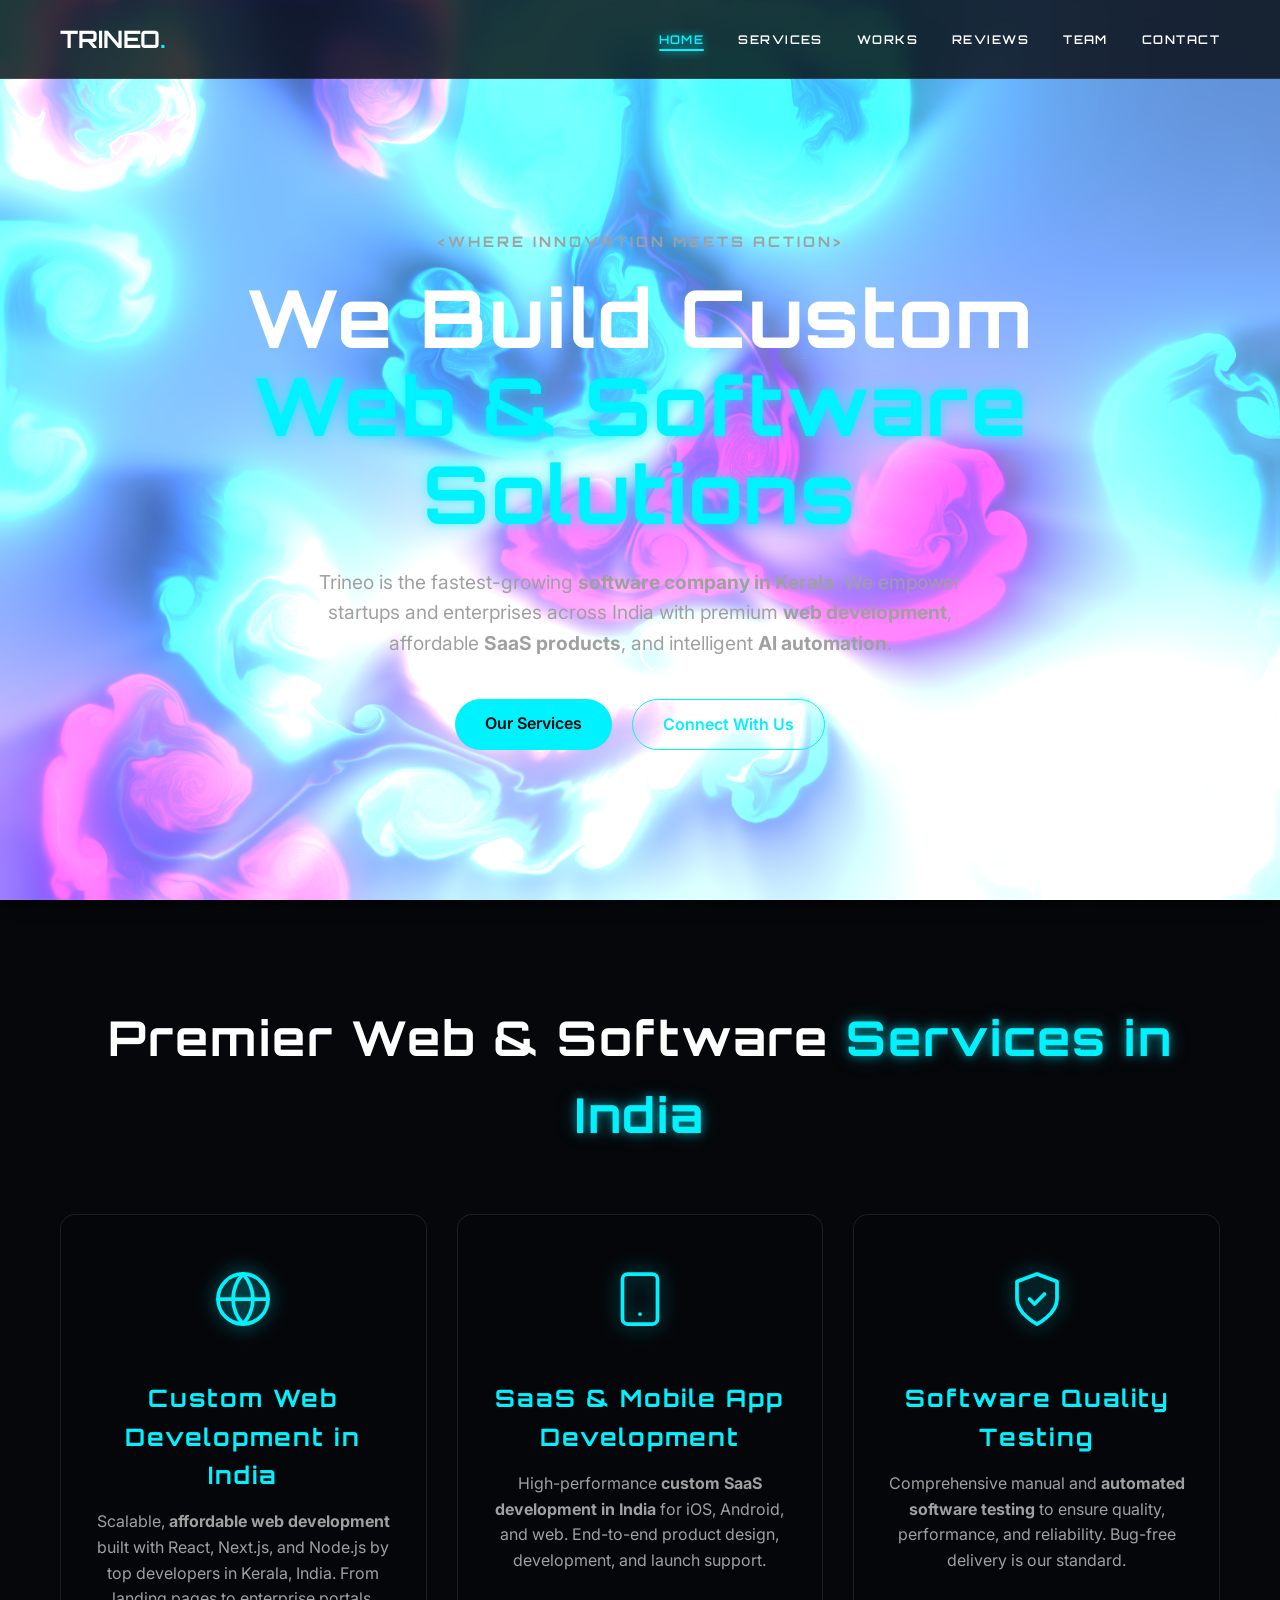
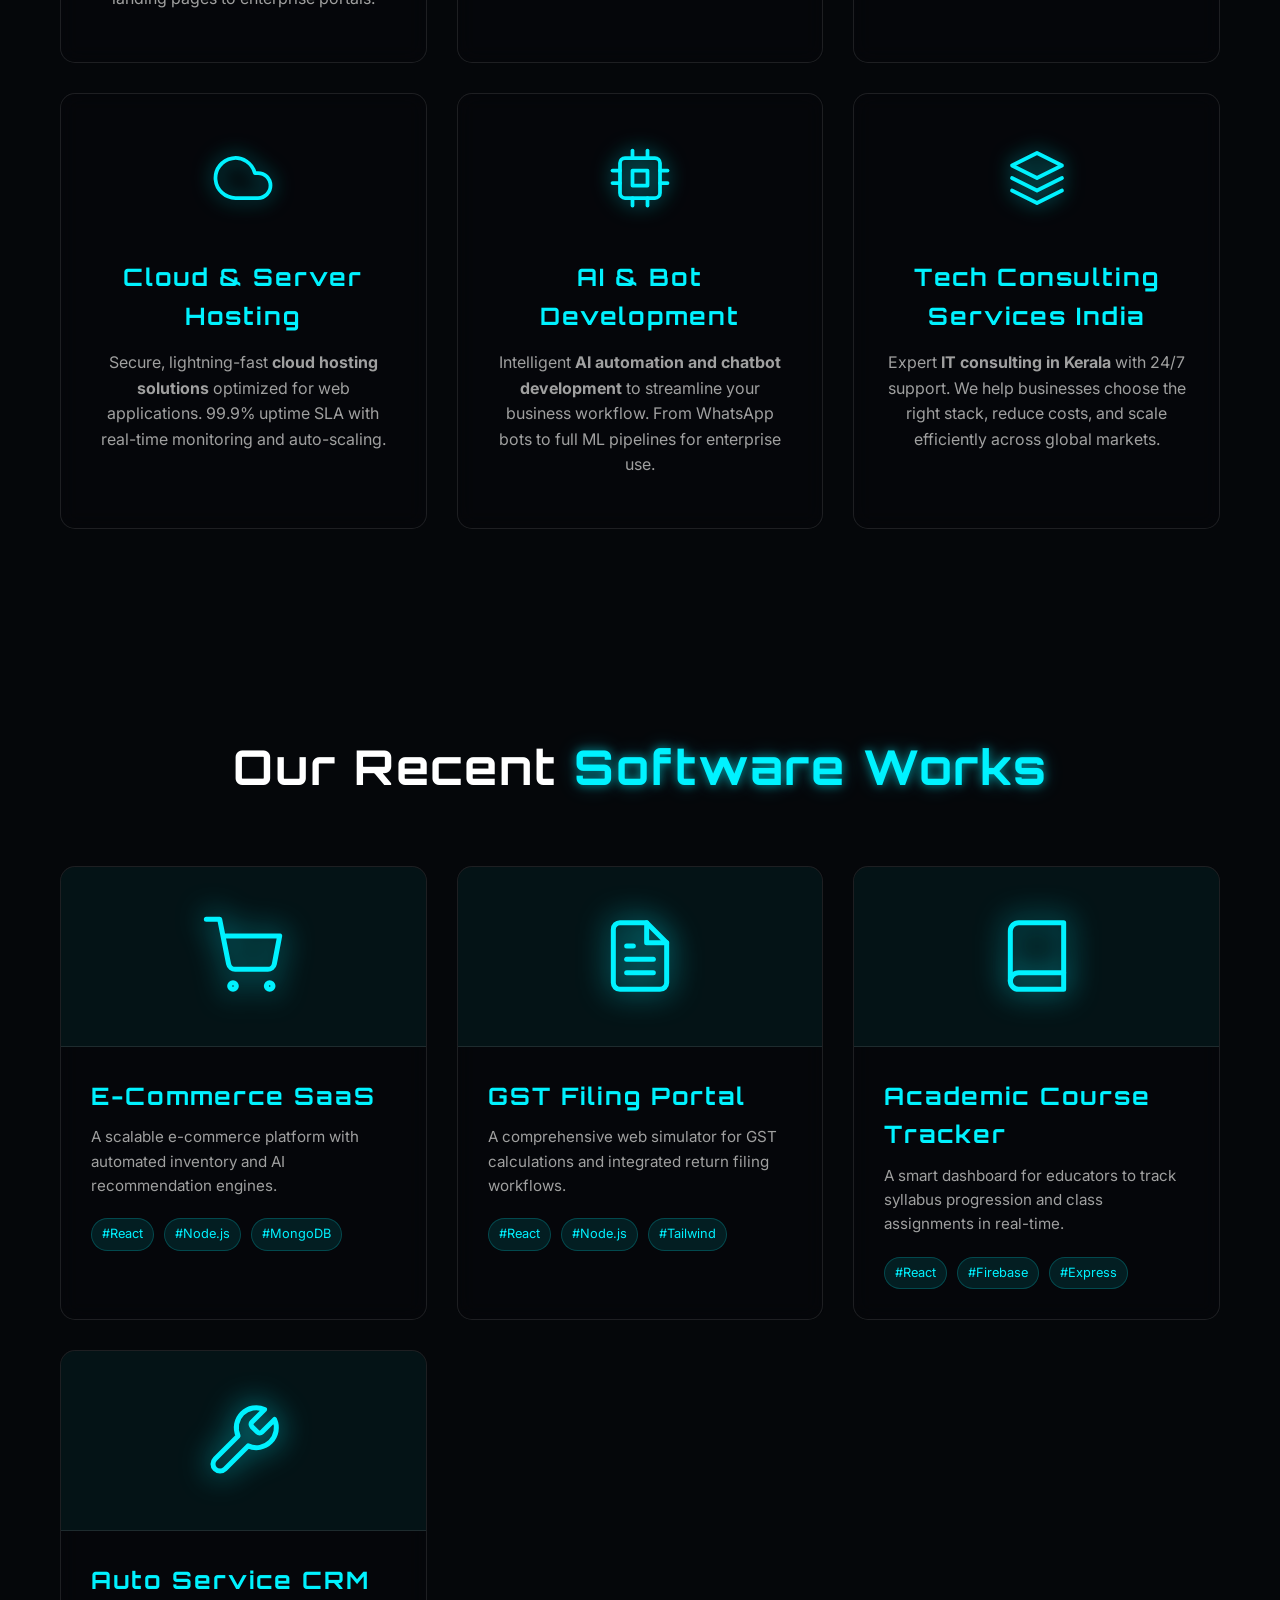
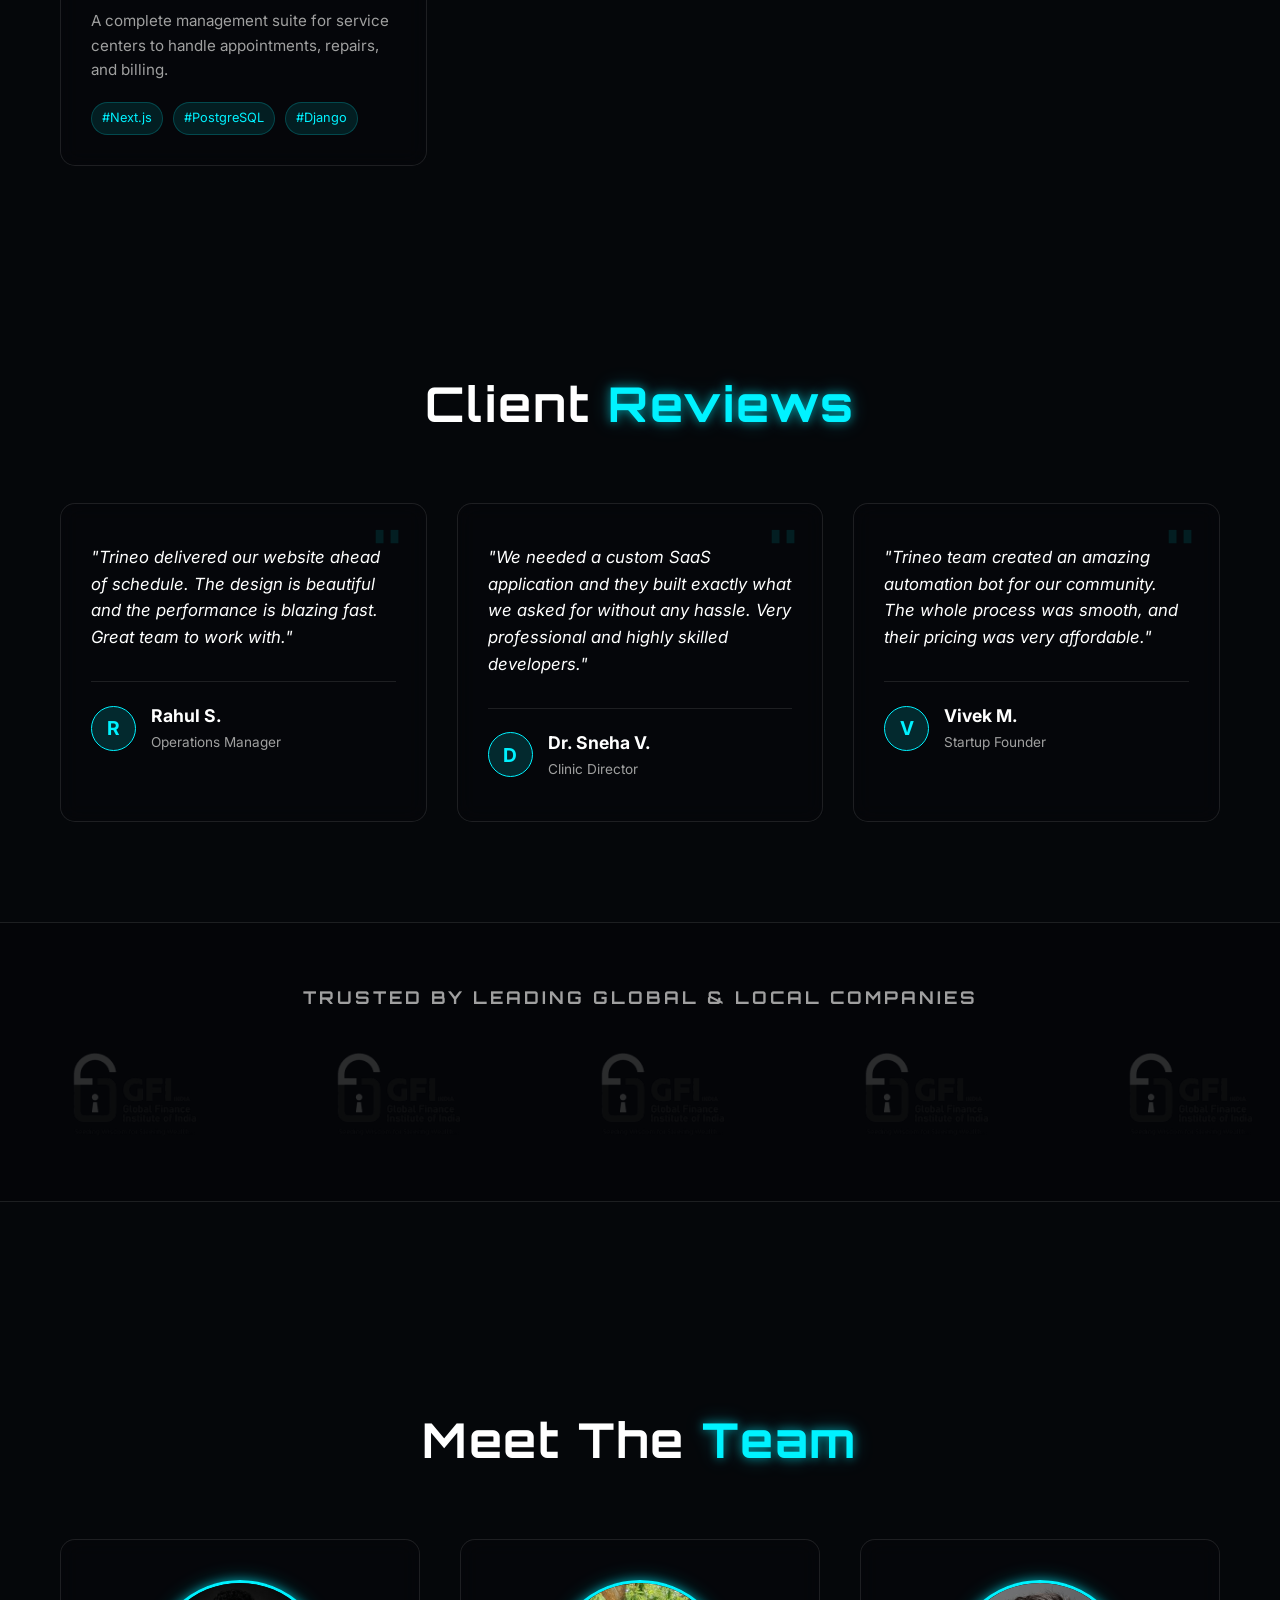
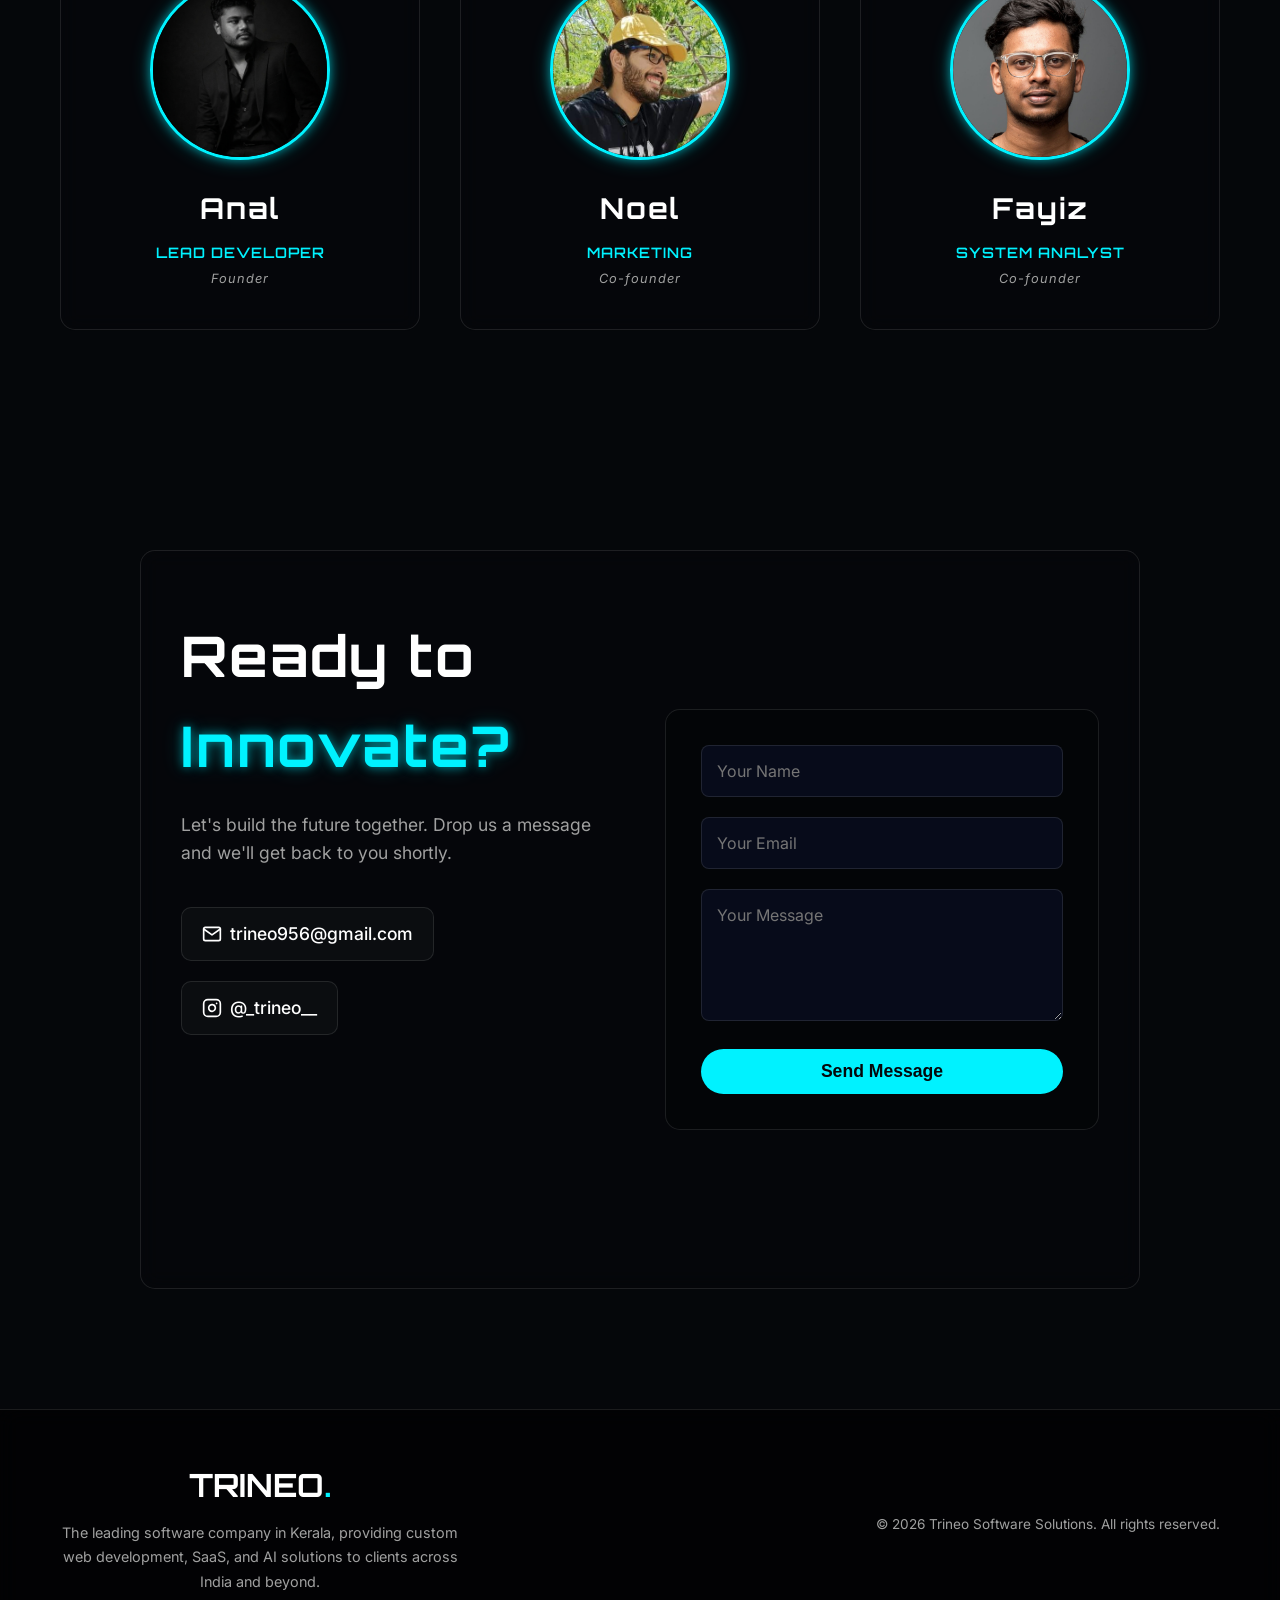
==== index.html @ d7e7b677 "feat: optimize assets, update SEO/schema metadata, and configure site redirects and crawling rules" ====
<!DOCTYPE html>
<html lang="en">

<head>
    <meta charset="UTF-8">
    <meta name="viewport" content="width=device-width, initial-scale=1.0">
    <!-- Favicon -->
    <link rel="icon" type="image/png" href="img/Official%20logo.png">
    <link rel="apple-touch-icon" href="img/Official%20logo.png">
    <link rel="manifest" href="manifest.json">

    <!-- PWA Mobile Native Meta Tags -->
    <meta name="theme-color" content="#00f2ff">
    <meta name="mobile-web-app-capable" content="yes">
    <meta name="apple-mobile-web-app-capable" content="yes">
    <meta name="apple-mobile-web-app-status-bar-style" content="black-translucent">
    <meta name="apple-mobile-web-app-title" content="Trineo">
    <meta name="application-name" content="Trineo">
    
    <title>Top Software & Web Development Company in Kerala | Trineo</title>
    <meta name="description" content="Trineo is Kerala's fastest-growing tech startup & software company. We specialize in premium, affordable Web Development, SaaS products, and Custom AI Applications across India.">
    <meta name="keywords" content="top software company Kerala, best web developers India, web development agency Thrissur, SaaS development company India, affordable tech startup, custom web solutions, app developers Kerala">
    <meta name="robots" content="index, follow, max-snippet:-1, max-image-preview:large, max-video-preview:-1">
    <link rel="canonical" href="https://trineo.in/">
    
    <!-- Open Graph Tags -->
    <meta property="og:locale" content="en_IN">
    <meta property="og:title" content="Top Software & Web Development Company in Kerala | Trineo">
    <meta property="og:description" content="Get premium custom web apps, SaaS tools, and AI solutions from India's rising tech startup. Affordable excellence.">
    <meta property="og:url" content="https://trineo.in/">
    <meta property="og:site_name" content="Trineo Software">
    <meta property="og:type" content="website">
    <meta property="og:image" content="https://trineo.in/bg.png">
    
    <!-- Twitter Cards -->
    <meta name="twitter:card" content="summary_large_image">
    <meta name="twitter:title" content="Top Software & Web Development Company in Kerala | Trineo">
    <meta name="twitter:description" content="Premium web development and custom SaaS development solutions delivered by top Indian developers.">
    <meta name="twitter:image" content="https://trineo.in/bg.png">
    <meta name="twitter:site" content="@_trineo__">

    <!-- Performance: Preconnect -->
    <link rel="preconnect" href="https://fonts.googleapis.com">
    <link rel="preconnect" href="https://fonts.gstatic.com" crossorigin>

    <link rel="stylesheet" href="style.min.css">
    <!-- Google Fonts -->
    <link href="https://fonts.googleapis.com/css2?family=Inter:wght@400;600&family=Orbitron:wght@400;700&family=Space+Grotesk:wght@300;500&display=swap" rel="stylesheet">

    <!-- Enterprise-grade Schema.org Structured Data -->
    <script type="application/ld+json">
    [
      {
        "@context": "https://schema.org",
        "@type": "Organization",
        "name": "Trineo Software Solutions",
        "url": "https://trineo.in/",
        "logo": "https://trineo.in/img/Official%20logo.png",
        "contactPoint": {
          "@type": "ContactPoint",
          "email": "trineo956@gmail.com",
          "contactType": "customer service"
        },
        "sameAs": [
          "https://www.instagram.com/_trineo__"
        ]
      },
      {
        "@context": "https://schema.org",
        "@type": "LocalBusiness",
        "name": "Trineo Software Company Kerala",
        "image": "https://trineo.in/bg.png",
        "@id": "https://trineo.in/#localbusiness",
        "url": "https://trineo.in/",
        "telephone": "",
        "priceRange": "$$",
        "address": {
          "@type": "PostalAddress",
          "streetAddress": "Thrissur",
          "addressLocality": "Thrissur",
          "addressRegion": "Kerala",
          "postalCode": "680001",
          "addressCountry": "IN"
        },
        "geo": {
          "@type": "GeoCoordinates",
          "latitude": 10.5276,
          "longitude": 76.2144
        },
        "openingHoursSpecification": {
          "@type": "OpeningHoursSpecification",
          "dayOfWeek": [
            "Monday",
            "Tuesday",
            "Wednesday",
            "Thursday",
            "Friday",
            "Saturday"
          ],
          "opens": "09:00",
          "closes": "18:00"
        }
      },
      {
        "@context": "https://schema.org",
        "@type": "WebSite",
        "url": "https://trineo.in/",
        "name": "Trineo",
        "description": "Leading web development Kerala and software company Kerala providing affordable web development India.",
        "potentialAction": {
          "@type": "SearchAction",
          "target": "https://trineo.in/?s={search_term_string}",
          "query-input": "required name=search_term_string"
        }
      },
      {
        "@context": "https://schema.org",
        "@type": "FAQPage",
        "mainEntity": [
          {
            "@type": "Question",
            "name": "What services does Trineo provide?",
            "acceptedAnswer": {
              "@type": "Answer",
              "text": "Trineo specializes in Web Development, Custom SaaS App Development, AI/Bot Development, and Software Testing from our base in Kerala, India."
            }
          },
          {
            "@type": "Question",
            "name": "Is Trineo an affordable software company?",
            "acceptedAnswer": {
              "@type": "Answer",
              "text": "Yes, we provide premium-quality yet affordable web development and tech solutions tailored for startups and enterprises worldwide."
            }
          }
        ]
      }
    ]
    </script>
</head>

<body>
    <div id="bg-image"></div>
    <canvas id="matrix-canvas"></canvas>
    <canvas id="bg-canvas"></canvas>

    <header>
        <nav class="container">
            <div class="logo">trineo<span>.</span></div>
            <div class="nav-links">
                <a href="#home">Home</a>
                <a href="#services">Services</a>
                <a href="#projects">Works</a>
                <a href="#reviews">Reviews</a>
                <a href="#team">Team</a>
                <a href="#contact">Contact</a>
            </div>
            <div class="menu-toggle">
                <span></span>
                <span></span>
                <span></span>
            </div>
        </nav>
        <div class="mobile-menu">
            <a href="#home">Home</a>
            <a href="#services">Services</a>
            <a href="#projects">Works</a>
            <a href="#reviews">Reviews</a>
            <a href="#team">Team</a>
            <a href="#contact">Contact</a>
        </div>
    </header>

    <main>
        <section id="home" class="hero">
            <div class="container hero-content">
                <h2 class="tagline">&lt;Where Innovation Meets Action&gt;</h2>
                <h1 class="main-title">We Build Custom <br><span class="neon-text">Web & Software Solutions</span></h1>
                <p class="hero-desc">Trineo is the fastest-growing <strong>software company in Kerala</strong>. We empower startups and enterprises across India with premium <strong>web development</strong>, affordable <strong>SaaS products</strong>, and intelligent <strong>AI automation</strong>.</p>
                <div class="hero-btns">
                    <a href="#services" class="btn btn-primary" aria-label="Explore Trineo's Web Development Services">Our Services</a>
                    <a href="#contact" class="btn btn-outline" aria-label="Contact Trineo Software Company">Connect With Us</a>
                </div>
            </div>
        </section>

        <section id="services" class="services">
            <div class="container">
                <h2 class="section-title">Premier Web & Software <span class="neon-text">Services in India</span></h2>
                <div class="services-grid">
                    <div class="service-card glass-card">
                        <div class="service-icon">
                            <svg width="60" height="60" viewBox="0 0 24 24" fill="none" stroke="var(--primary-color)" stroke-width="1.5" stroke-linecap="round" stroke-linejoin="round" style="filter: drop-shadow(0px 0px 10px rgba(0,242,255,0.6));"><circle cx="12" cy="12" r="10"></circle><line x1="2" y1="12" x2="22" y2="12"></line><path d="M12 2a15.3 15.3 0 0 1 4 10 15.3 15.3 0 0 1-4 10 15.3 15.3 0 0 1-4-10 15.3 15.3 0 0 1 4-10z"></path></svg>
                        </div>
                        <h3>Custom Web Development in India</h3>
                        <p>Scalable, <strong>affordable web development</strong> built with React, Next.js, and Node.js by top developers in Kerala, India. From landing pages to enterprise portals.</p>
                    </div>
                    <div class="service-card glass-card">
                        <div class="service-icon">
                            <svg width="60" height="60" viewBox="0 0 24 24" fill="none" stroke="var(--primary-color)" stroke-width="1.5" stroke-linecap="round" stroke-linejoin="round" style="filter: drop-shadow(0px 0px 10px rgba(0,242,255,0.6));"><rect x="5" y="2" width="14" height="20" rx="2" ry="2"></rect><line x1="12" y1="18" x2="12.01" y2="18"></line></svg>
                        </div>
                        <h3>SaaS & Mobile App Development</h3>
                        <p>High-performance <strong>custom SaaS development in India</strong> for iOS, Android, and web. End-to-end product design, development, and launch support.</p>
                    </div>
                    <div class="service-card glass-card">
                        <div class="service-icon">
                            <svg width="60" height="60" viewBox="0 0 24 24" fill="none" stroke="var(--primary-color)" stroke-width="1.5" stroke-linecap="round" stroke-linejoin="round" style="filter: drop-shadow(0px 0px 10px rgba(0,242,255,0.6));"><path d="M12 22s8-4 8-10V5l-8-3-8 3v7c0 6 8 10 8 10z"></path><path d="M9 12l2 2 4-4"></path></svg>
                        </div>
                        <h3>Software Quality Testing</h3>
                        <p>Comprehensive manual and <strong>automated software testing</strong> to ensure quality, performance, and reliability. Bug-free delivery is our standard.</p>
                    </div>
                    <div class="service-card glass-card">
                        <div class="service-icon">
                            <svg width="60" height="60" viewBox="0 0 24 24" fill="none" stroke="var(--primary-color)" stroke-width="1.5" stroke-linecap="round" stroke-linejoin="round" style="filter: drop-shadow(0px 0px 10px rgba(0,242,255,0.6));"><path d="M18 10h-1.26A8 8 0 1 0 9 20h9a5 5 0 0 0 0-10z"></path></svg>
                        </div>
                        <h3>Cloud & Server Hosting</h3>
                        <p>Secure, lightning-fast <strong>cloud hosting solutions</strong> optimized for web applications. 99.9% uptime SLA with real-time monitoring and auto-scaling.</p>
                    </div>
                    <div class="service-card glass-card">
                        <div class="service-icon">
                            <svg width="60" height="60" viewBox="0 0 24 24" fill="none" stroke="var(--primary-color)" stroke-width="1.5" stroke-linecap="round" stroke-linejoin="round" style="filter: drop-shadow(0px 0px 10px rgba(0,242,255,0.6));"><rect x="4" y="4" width="16" height="16" rx="2" ry="2"></rect><rect x="9" y="9" width="6" height="6"></rect><line x1="9" y1="1" x2="9" y2="4"></line><line x1="15" y1="1" x2="15" y2="4"></line><line x1="9" y1="20" x2="9" y2="23"></line><line x1="15" y1="20" x2="15" y2="23"></line><line x1="20" y1="9" x2="23" y2="9"></line><line x1="20" y1="14" x2="23" y2="14"></line><line x1="1" y1="9" x2="4" y2="9"></line><line x1="1" y1="14" x2="4" y2="14"></line></svg>
                        </div>
                        <h3>AI & Bot Development</h3>
                        <p>Intelligent <strong>AI automation and chatbot development</strong> to streamline your business workflow. From WhatsApp bots to full ML pipelines for enterprise use.</p>
                    </div>
                    <div class="service-card glass-card">
                        <div class="service-icon">
                            <svg width="60" height="60" viewBox="0 0 24 24" fill="none" stroke="var(--primary-color)" stroke-width="1.5" stroke-linecap="round" stroke-linejoin="round" style="filter: drop-shadow(0px 0px 10px rgba(0,242,255,0.6));"><polygon points="12 2 2 7 12 12 22 7 12 2"></polygon><polyline points="2 12 12 17 22 12"></polyline><polyline points="2 17 12 22 22 17"></polyline></svg>
                        </div>
                        <h3>Tech Consulting Services India</h3>
                        <p>Expert <strong>IT consulting in Kerala</strong> with 24/7 support. We help businesses choose the right stack, reduce costs, and scale efficiently across global markets.</p>
                    </div>
                </div>
            </div>
        </section>

        <section id="projects" class="projects">
            <div class="container">
                <h2 class="section-title">Our Recent <span class="neon-text">Software Works</span></h2>
                <div class="projects-grid">
                    <div class="project-card glass-card">
                        <div class="project-image">
                            <svg width="80" height="80" viewBox="0 0 24 24" fill="none" stroke="var(--primary-color)" stroke-width="1.5" stroke-linecap="round" stroke-linejoin="round" style="filter: drop-shadow(0px 0px 15px rgba(0,242,255,0.8));"><circle cx="9" cy="21" r="1"></circle><circle cx="20" cy="21" r="1"></circle><path d="M1 1h4l2.68 13.39a2 2 0 0 0 2 1.61h9.72a2 2 0 0 0 2-1.61L23 6H6"></path></svg>
                        </div>
                        <div class="project-content">
                            <h3>E-Commerce SaaS</h3>
                            <p>A scalable e-commerce platform with automated inventory and AI recommendation engines.</p>
                            <div class="tech-stack">
                                <span>#React</span>
                                <span>#Node.js</span>
                                <span>#MongoDB</span>
                            </div>
                        </div>
                    </div>
                    <div class="project-card glass-card">
                        <div class="project-image">
                            <svg width="80" height="80" viewBox="0 0 24 24" fill="none" stroke="var(--primary-color)" stroke-width="1.5" stroke-linecap="round" stroke-linejoin="round" style="filter: drop-shadow(0px 0px 15px rgba(0,242,255,0.8));"><path d="M14 2H6a2 2 0 0 0-2 2v16a2 2 0 0 0 2 2h12a2 2 0 0 0 2-2V8z"></path><polyline points="14 2 14 8 20 8"></polyline><line x1="16" y1="13" x2="8" y2="13"></line><line x1="16" y1="17" x2="8" y2="17"></line><polyline points="10 9 9 9 8 9"></polyline></svg>
                        </div>
                        <div class="project-content">
                            <h3>GST Filing Portal</h3>
                            <p>A comprehensive web simulator for GST calculations and integrated return filing workflows.</p>
                            <div class="tech-stack">
                                <span>#React</span>
                                <span>#Node.js</span>
                                <span>#Tailwind</span>
                            </div>
                        </div>
                    </div>
                    <div class="project-card glass-card">
                        <div class="project-image">
                            <svg width="80" height="80" viewBox="0 0 24 24" fill="none" stroke="var(--primary-color)" stroke-width="1.5" stroke-linecap="round" stroke-linejoin="round" style="filter: drop-shadow(0px 0px 15px rgba(0,242,255,0.8));"><path d="M4 19.5A2.5 2.5 0 0 1 6.5 17H20"></path><path d="M6.5 2H20v20H6.5A2.5 2.5 0 0 1 4 19.5v-15A2.5 2.5 0 0 1 6.5 2z"></path></svg>
                        </div>
                        <div class="project-content">
                            <h3>Academic Course Tracker</h3>
                            <p>A smart dashboard for educators to track syllabus progression and class assignments in real-time.</p>
                            <div class="tech-stack">
                                <span>#React</span>
                                <span>#Firebase</span>
                                <span>#Express</span>
                            </div>
                        </div>
                    </div>
                    <div class="project-card glass-card">
                        <div class="project-image">
                            <svg width="80" height="80" viewBox="0 0 24 24" fill="none" stroke="var(--primary-color)" stroke-width="1.5" stroke-linecap="round" stroke-linejoin="round" style="filter: drop-shadow(0px 0px 15px rgba(0,242,255,0.8));"><path d="M14.7 6.3a1 1 0 0 0 0 1.4l1.6 1.6a1 1 0 0 0 1.4 0l3.77-3.77a6 6 0 0 1-7.94 7.94l-6.91 6.91a2.12 2.12 0 0 1-3-3l6.91-6.91a6 6 0 0 1 7.94-7.94l-3.76 3.76z"></path></svg>
                        </div>
                        <div class="project-content">
                            <h3>Auto Service CRM</h3>
                            <p>A complete management suite for service centers to handle appointments, repairs, and billing.</p>
                            <div class="tech-stack">
                                <span>#Next.js</span>
                                <span>#PostgreSQL</span>
                                <span>#Django</span>
                            </div>
                        </div>
                    </div>
                </div>
            </div>
        </section>

        <section id="reviews" class="reviews">
            <div class="container">
                <h2 class="section-title">Client <span class="neon-text">Reviews</span></h2>
                <div class="reviews-grid">
                    <div class="review-card glass-card">
                        <div class="quote-icon">"</div>
                        <p class="review-text">"Trineo delivered our website ahead of schedule. The design is beautiful and the performance is blazing fast. Great team to work with."</p>
                        <div class="client-info">
                            <div class="client-avatar">R</div>
                            <div class="client-details">
                                <h4>Rahul S.</h4>
                                <p>Operations Manager</p>
                            </div>
                        </div>
                    </div>
                    <div class="review-card glass-card">
                        <div class="quote-icon">"</div>
                        <p class="review-text">"We needed a custom SaaS application and they built exactly what we asked for without any hassle. Very professional and highly skilled developers."</p>
                        <div class="client-info">
                            <div class="client-avatar">D</div>
                            <div class="client-details">
                                <h4>Dr. Sneha V.</h4>
                                <p>Clinic Director</p>
                            </div>
                        </div>
                    </div>
                    <div class="review-card glass-card">
                        <div class="quote-icon">"</div>
                        <p class="review-text">"Trineo team created an amazing automation bot for our community. The whole process was smooth, and their pricing was very affordable."</p>
                        <div class="client-info">
                            <div class="client-avatar">V</div>
                            <div class="client-details">
                                <h4>Vivek M.</h4>
                                <p>Startup Founder</p>
                            </div>
                        </div>
                    </div>
                </div>
            </div>
        </section>

        <section class="logo-marquee">
            <h3 class="marquee-title">Trusted By Leading Global & Local Companies</h3>
            <div class="marquee-container">
                <div class="marquee-track">
                    <img src="img/Screenshot_2026-04-09_220926-removebg-preview.png" class="marquee-logo" alt="Trineo Software Client Project - Top Web Development Kerala" loading="lazy">
                    <img src="img/Screenshot_2026-04-09_220926-removebg-preview.png" class="marquee-logo" alt="SaaS Product Development Kerala - Software Company Kerala" loading="lazy">
                    <img src="img/Screenshot_2026-04-09_220926-removebg-preview.png" class="marquee-logo" alt="Affordable Web Development India - Trineo" loading="lazy">
                    <img src="img/Screenshot_2026-04-09_220926-removebg-preview.png" class="marquee-logo" alt="MERN Stack Developers India - Custom Software" loading="lazy">
                    <img src="img/Screenshot_2026-04-09_220926-removebg-preview.png" class="marquee-logo" alt="Tech Startup Kerala - Trineo Software Solutions" loading="lazy">
                    <img src="img/Screenshot_2026-04-09_220926-removebg-preview.png" class="marquee-logo" alt="Web Development Kerala - Client Project" loading="lazy">
                    <!-- Duplicate Set for Seamless Infinite Loop -->
                    <img src="img/Screenshot_2026-04-09_220926-removebg-preview.png" class="marquee-logo" alt="Top Software Company Kerala - Trineo" loading="lazy">
                    <img src="img/Screenshot_2026-04-09_220926-removebg-preview.png" class="marquee-logo" alt="Web Development Thrissur - Affordable Solutions" loading="lazy">
                    <img src="img/Screenshot_2026-04-09_220926-removebg-preview.png" class="marquee-logo" alt="Custom AI Applications India - Trineo" loading="lazy">
                    <img src="img/Screenshot_2026-04-09_220926-removebg-preview.png" class="marquee-logo" alt="MERN Stack Developers Kerala - Trineo Software" loading="lazy">
                    <img src="img/Screenshot_2026-04-09_220926-removebg-preview.png" class="marquee-logo" alt="Software Company in India - Affordable Excellence" loading="lazy">
                    <img src="img/Screenshot_2026-04-09_220926-removebg-preview.png" class="marquee-logo" alt="Web Development Kerala - Trineo Works" loading="lazy">
                </div>
            </div>
        </section>

        <section id="team" class="team">
            <div class="container">
                <h2 class="section-title">Meet The <span class="neon-text">Team</span></h2>
                <div class="team-grid">
                    <div class="team-card glass-card">
                        <div class="team-image">
                            <img src="img/Anal.png" alt="Anal - Lead Developer, Co-founder & Web Developer India" loading="lazy" width="180" height="180">
                        </div>
                        <h3>Anal</h3>
                        <p class="team-role">Lead Developer</p>
                        <p class="team-subtitle">Founder</p>
                    </div>
                    <div class="team-card glass-card">
                        <div class="team-image">
                            <img src="img/Co-Founder.png" alt="Noel - Marketing Specialist, Software Company Kerala" loading="lazy" width="180" height="180">
                        </div>
                        <h3>Noel</h3>
                        <p class="team-role">Marketing</p>
                        <p class="team-subtitle">Co-founder</p>
                    </div>
                    <div class="team-card glass-card">
                        <div class="team-image">
                            <img src="img/MD and Co-Founder.png" alt="Fayiz - System Analyst, Tech Startup Kerala" loading="lazy" width="180" height="180">
                        </div>
                        <h3>Fayiz</h3>
                        <p class="team-role">System Analyst</p>
                        <p class="team-subtitle">Co-founder</p>
                    </div>
                </div>
            </div>
        </section>

        <section id="contact" class="contact">
            <div class="container">
                <div class="contact-card glass-card">
                    <div class="contact-content-wrapper">
                        <div class="contact-text">
                            <h2>Ready to <span class="neon-text">Innovate?</span></h2>
                            <p>Let's build the future together. Drop us a message and we'll get back to you shortly.</p>
                            <div class="contact-info">
                                <a href="mailto:trineo956@gmail.com" class="contact-item" aria-label="Email Trineo Software Company">
                                    <svg xmlns="http://www.w3.org/2000/svg" width="20" height="20" viewBox="0 0 24 24" fill="none" stroke="currentColor" stroke-width="2" stroke-linecap="round" stroke-linejoin="round" style="margin-right:8px; vertical-align:middle;"><path d="M4 4h16c1.1 0 2 .9 2 2v12c0 1.1-.9 2-2 2H4c-1.1 0-2-.9-2-2V6c0-1.1.9-2 2-2z"></path><polyline points="22,6 12,13 2,6"></polyline></svg>
                                    trineo956@gmail.com
                                </a>
                                <a href="https://www.instagram.com/_trineo__?igsh=MXc3eHdnMjlyYzl1eA==" target="_blank" rel="noopener noreferrer" class="contact-item" aria-label="Follow Trineo on Instagram">
                                    <svg xmlns="http://www.w3.org/2000/svg" width="20" height="20" viewBox="0 0 24 24" fill="none" stroke="currentColor" stroke-width="2" stroke-linecap="round" stroke-linejoin="round" style="margin-right:8px; vertical-align:middle;"><rect x="2" y="2" width="20" height="20" rx="5" ry="5"></rect><path d="M16 11.37A4 4 0 1 1 12.63 8 4 4 0 0 1 16 11.37z"></path><line x1="17.5" y1="6.5" x2="17.51" y2="6.5"></line></svg>
                                    @_trineo__
                                </a>
                                <div class="map-embed" style="margin-top:15px; border-radius:10px; overflow:hidden;" aria-label="Trineo Tech Startup Thrissur Location on Map">
                                    <iframe src="https://maps.google.com/maps?q=Thrissur,%20Kerala&t=&z=13&ie=UTF8&iwloc=&output=embed" width="100%" height="150" style="border:0;" allowfullscreen="" loading="lazy" referrerpolicy="no-referrer-when-downgrade" title="Software Company in Thrissur, Kerala Map"></iframe>
                                </div>
                            </div>
                        </div>
                        <div class="contact-form">
                            <form action="https://formspree.io/f/xgopbbvk" method="POST" id="trineo-contact-form">
                                <div class="form-group">
                                    <input type="text" id="contact-name" name="name" placeholder="Your Name" required autocomplete="name" aria-label="Enter your name">
                                </div>
                                <div class="form-group">
                                    <input type="email" id="contact-email" name="email" placeholder="Your Email" required autocomplete="email" aria-label="Enter your email address">
                                </div>
                                <div class="form-group">
                                    <textarea id="contact-message" name="message" placeholder="Your Message" rows="5" required aria-label="Enter your message"></textarea>
                                </div>
                                <button type="submit" class="btn btn-primary" aria-label="Submit Contact Form">Send Message</button>
                            </form>
                        </div>
                    </div>
                </div>
            </div>
        </section>
    </main>

    <!-- Hidden SEO Address Block (screen reader accessible) -->
    <address style="display:none" aria-hidden="false">
        <span itemprop="name">Trineo Software Solutions</span>,
        <span itemprop="addressLocality">Thrissur</span>,
        <span itemprop="addressRegion">Kerala</span>,
        <span itemprop="addressCountry">India</span>.
        Email: <a href="mailto:trineo956@gmail.com" itemprop="email">trineo956@gmail.com</a>.
        Top software company Kerala | Web developers India | Affordable SaaS development | Tech startup Thrissur
    </address>

    <footer class="footer">
        <div class="container footer-content">
            <div class="footer-info">
                <div class="logo">trineo<span>.</span></div>
                <p>The leading software company in Kerala, providing custom web development, SaaS, and AI solutions to clients across India and beyond.</p>
            </div>
            <div class="footer-links">
                <p>&copy; 2026 Trineo Software Solutions. All rights reserved.</p>
               
            </div>
        </div>
    </footer>

    <script src="script.min.js" defer></script>

    <!-- PWA Service Worker Registration -->
    <script>
      if ('serviceWorker' in navigator) {
        window.addEventListener('load', () => {
          navigator.serviceWorker.register('/sw.js')
            .then(reg => console.log('Trineo SW registered:', reg.scope))
            .catch(err => console.log('SW error:', err));
        });
      }
    </script>
</body>

</html>
---- style.min.css ----
:root{--bg-color:#05070a;--primary-color:#00f2ff;--secondary-color:#0a1128;--accent-color:#bc13fe;--text-color:#ffffff;--text-muted:#a0a0a0;--glass-bg:rgba(255, 255, 255, 0.05);--glass-bg-dark:rgba(5, 7, 10, 0.8);--glass-border:rgba(255, 255, 255, 0.1);--font-heading:'Orbitron','Playfair Display',serif;--font-body:'Inter','Space Grotesk',sans-serif;--neon-glow:0 0 10px rgba(0, 242, 255, 0.5),0 0 20px rgba(0, 242, 255, 0.3)}*{margin:0;padding:0;box-sizing:border-box;-webkit-tap-highlight-color:transparent}html{scroll-behavior:smooth;-webkit-text-size-adjust:100%;text-size-adjust:100%}body{background-color:var(--bg-color);color:var(--text-color);font-family:var(--font-body);line-height:1.6;overflow-x:hidden;overscroll-behavior-y:none;padding-bottom:env(safe-area-inset-bottom)}h1,h2,h3{font-family:var(--font-heading);letter-spacing:2px}.container{max-width:1200px;margin:0 auto;padding:0 20px}#bg-image{position:fixed;top:0;left:0;width:100vw;height:100vh;background:url('bg.png') no-repeat center center/cover;opacity:1;filter:brightness(.7) contrast(1.1) blur(9px);z-index:-3}#matrix-canvas{position:fixed;top:0;left:0;width:100vw;height:100vh;z-index:-2;opacity:.6}#bg-canvas{position:fixed;top:0;left:0;width:100vw;height:100vh;z-index:-1;background-color:transparent}[role=button],a,button{min-height:44px;min-width:44px;touch-action:manipulation}input,select,textarea{font-size:16px;touch-action:manipulation}.glass-card{background:var(--glass-bg-dark);backdrop-filter:blur(10px);border:1px solid var(--glass-border);border-radius:15px;transition:transform .3s ease,border-color .3s ease}.glass-card:hover{transform:translateY(-10px);border-color:var(--primary-color)}.neon-text{color:var(--primary-color);text-shadow:var(--neon-glow)}.btn{display:inline-block;padding:12px 30px;border-radius:30px;text-decoration:none;font-weight:600;transition:all .3s ease;cursor:pointer;border:none}.btn-primary{background-color:var(--primary-color);color:var(--bg-color)}.btn-primary:hover{box-shadow:var(--neon-glow);transform:scale(1.05)}header{padding:20px 0;position:fixed;width:100%;top:0;z-index:100;background:rgba(5,7,10,.8);backdrop-filter:blur(10px);border-bottom:1px solid var(--glass-border)}nav{display:flex;justify-content:space-between;align-items:center}.logo{font-family:var(--font-heading);font-size:1.5rem;font-weight:700;text-transform:uppercase;color:#fff}.logo span{color:var(--primary-color)}.nav-links a{color:var(--text-color);text-decoration:none;margin-left:30px;font-family:var(--font-heading);font-size:.75rem;font-weight:600;letter-spacing:.12em;text-transform:uppercase;position:relative;padding-bottom:4px;transition:color .3s,text-shadow .3s}.nav-links a::after{content:'';position:absolute;bottom:0;left:0;width:0%;height:2px;background:var(--primary-color);box-shadow:0 0 8px var(--primary-color);border-radius:2px;transition:width .3s ease}.nav-links a.active::after,.nav-links a:hover::after{width:100%}.nav-links a.active,.nav-links a:hover{color:var(--primary-color);text-shadow:0 0 8px rgba(0,242,255,.7)}.menu-toggle{display:none;flex-direction:column;gap:6px;cursor:pointer;z-index:1001}.menu-toggle span{width:30px;height:3px;background-color:var(--text-color);border-radius:3px;transition:all .3s ease}.menu-toggle.active span:first-child{transform:rotate(45deg) translate(8px,6px)}.menu-toggle.active span:nth-child(2){opacity:0}.menu-toggle.active span:nth-child(3){transform:rotate(-45deg) translate(7px,-5px)}.mobile-menu{position:fixed;top:0;right:-100%;width:70%;height:100vh;background:var(--glass-bg-dark);backdrop-filter:blur(15px);display:flex;flex-direction:column;justify-content:center;align-items:center;gap:40px;transition:.5s ease;z-index:1000;box-shadow:-5px 0 15px rgba(0,0,0,.5);border-left:1px solid var(--glass-border)}.mobile-menu a{color:var(--text-color);text-decoration:none;font-size:1.5rem;font-weight:600;text-transform:uppercase;font-family:var(--font-heading);letter-spacing:2px;transition:.3s}.mobile-menu a:hover{color:var(--primary-color)}.mobile-menu.active{right:0}.hero{height:100vh;display:flex;align-items:center;text-align:center;padding-top:80px}.tagline{font-size:.9rem;color:var(--text-muted);margin-bottom:20px;text-transform:uppercase;letter-spacing:3px}.main-title{font-size:5rem;line-height:1.1;margin-bottom:30px;font-weight:700}.hero-desc{max-width:650px;margin:0 auto 40px;font-size:1.2rem;color:var(--text-muted)}.hero-btns{display:flex;gap:20px;justify-content:center}.btn-outline{background:0 0;border:1px solid var(--primary-color);color:var(--primary-color)}.btn-outline:hover{background:rgba(0,242,255,.1);box-shadow:var(--neon-glow)}.services{padding:100px 0}.section-title{text-align:center;font-size:3rem;margin-bottom:60px}.services-grid{display:grid;grid-template-columns:repeat(auto-fit,minmax(300px,1fr));gap:30px}.service-card{padding:50px 30px;text-align:center}.service-icon{font-size:3.5rem;margin-bottom:25px;display:block}.service-card h3{margin-bottom:15px;font-size:1.5rem;color:var(--primary-color)}.service-card p{color:var(--text-muted)}.projects{padding:100px 0}.projects-grid{display:grid;grid-template-columns:repeat(auto-fit,minmax(300px,1fr));gap:30px}.project-card{display:flex;flex-direction:column;overflow:hidden}.project-image{height:180px;background:rgba(0,242,255,.05);display:flex;align-items:center;justify-content:center;border-bottom:1px solid var(--glass-border);overflow:hidden}.project-image img{width:100%;height:100%;object-fit:cover;transition:transform .4s ease}.project-card:hover .project-image img{transform:scale(1.1)}.project-content{padding:30px;text-align:left}.project-content h3{font-size:1.5rem;color:var(--primary-color);margin-bottom:10px}.project-content p{color:var(--text-muted);font-size:.95rem;margin-bottom:20px}.tech-stack{display:flex;gap:10px;flex-wrap:wrap}.tech-stack span{font-size:.8rem;color:var(--primary-color);background:rgba(0,242,255,.1);padding:5px 10px;border-radius:20px;border:1px solid rgba(0,242,255,.2)}.reviews{padding:100px 0}.reviews-grid{display:grid;grid-template-columns:repeat(auto-fit,minmax(300px,1fr));gap:30px}.review-card{padding:40px 30px;text-align:left;position:relative;overflow:hidden}.quote-icon{position:absolute;top:10px;right:20px;font-size:6rem;font-family:var(--font-heading);color:rgba(0,242,255,.1);line-height:1;user-select:none}.review-text{font-style:italic;color:var(--text-color);margin-bottom:30px;font-size:1.05rem;position:relative;z-index:1}.client-info{display:flex;align-items:center;gap:15px;border-top:1px solid var(--glass-border);padding-top:20px}.client-avatar{width:45px;height:45px;background:rgba(0,242,255,.15);color:var(--primary-color);border:1px solid var(--primary-color);border-radius:50%;display:flex;align-items:center;justify-content:center;font-weight:700;font-size:1.2rem}.client-details h4{font-size:1.1rem;margin-bottom:2px}.client-details p{font-size:.85rem;color:var(--text-muted)}.logo-marquee{padding:60px 0;overflow:hidden;background:rgba(0,0,0,.2);border-top:1px solid var(--glass-border);border-bottom:1px solid var(--glass-border);margin-bottom:100px}.marquee-title{text-align:center;font-family:var(--font-heading);color:var(--text-muted);margin-bottom:40px;font-size:1.1rem;letter-spacing:3px;text-transform:uppercase}.marquee-container{width:100%;overflow:hidden;display:flex}.marquee-track{display:flex;width:fit-content;animation:scrollMarquee 35s linear infinite forwards}.marquee-logo{height:90px;width:auto;margin:0 60px;opacity:.4;transition:all .3s;filter:grayscale(100%);cursor:default}.marquee-logo:hover{opacity:1;filter:grayscale(0%) drop-shadow(0 0 15px rgba(0, 242, 255, .4));transform:scale(1.05)}@keyframes scrollMarquee{0%{transform:translateX(0)}100%{transform:translateX(-50%)}}.team{padding:100px 0}.team-grid{display:grid;grid-template-columns:repeat(auto-fit,minmax(300px,1fr));gap:40px;justify-items:center}.team-card{padding:40px;text-align:center;width:100%}.team-image{width:180px;height:180px;margin:0 auto 25px;border-radius:50%;overflow:hidden;border:3px solid var(--primary-color);box-shadow:var(--neon-glow)}.team-image img{width:100%;height:100%;object-fit:cover}.team-card h3{font-size:1.8rem;margin-bottom:10px}.team-role{color:var(--primary-color);font-weight:600;font-family:var(--font-heading);text-transform:uppercase;font-size:.9rem;letter-spacing:1px;margin-bottom:5px}.team-subtitle{color:var(--text-muted);font-size:.8rem;font-family:var(--font-body);font-style:italic;letter-spacing:1px}.contact{padding:120px 0}.contact-card{padding:60px 40px;max-width:1000px;margin:0 auto}.contact-content-wrapper{display:grid;grid-template-columns:1fr 1fr;gap:50px;align-items:center;text-align:left}.contact-text h2{font-size:3.5rem;margin-bottom:20px}.contact-text p{font-size:1.1rem;color:var(--text-muted)}.contact-info{margin-top:40px;display:flex;flex-direction:column;gap:20px}.contact-item{color:var(--text-color);text-decoration:none;font-size:1.1rem;font-weight:500;transition:all .3s;padding:12px 20px;border-radius:10px;background:rgba(255,255,255,.03);border:1px solid var(--glass-border);display:inline-flex;align-items:center;width:fit-content}.contact-item:hover{color:var(--primary-color);background:rgba(0,242,255,.05);border-color:var(--primary-color);transform:translateY(-5px);box-shadow:0 5px 15px rgba(0,242,255,.1)}.contact-form{background:rgba(0,0,0,.2);padding:35px;border-radius:15px;border:1px solid var(--glass-border)}.form-group{margin-bottom:20px}.form-group input,.form-group textarea{width:100%;padding:15px;background:rgba(10,17,40,.6);border:1px solid var(--glass-border);border-radius:8px;color:var(--text-color);font-family:var(--font-body);font-size:1rem;transition:all .3s}.form-group input:focus,.form-group textarea:focus{outline:0;border-color:var(--primary-color);box-shadow:0 0 10px rgba(0,242,255,.2)}.form-group textarea{resize:vertical}.contact-form .btn{width:100%;font-size:1.1rem}footer{padding:60px 0;text-align:center;border-top:1px solid var(--glass-border);color:var(--text-muted);font-size:.9rem}@keyframes fadeInUp{from{opacity:0;transform:translateY(40px)}to{opacity:1;transform:translateY(0)}}.hero-content{animation:fadeInUp 1.2s ease-out forwards}html{scroll-behavior:smooth}@media (max-width:992px){.main-title{font-size:4rem}}@media (max-width:768px){.main-title{font-size:3rem}.nav-links{display:none}.menu-toggle{display:flex}.contact-content-wrapper{grid-template-columns:1fr;text-align:center;gap:30px}.contact-info{align-items:center}.contact-text h2{font-size:2.5rem}.contact-form{padding:25px}.hero{height:auto;padding:150px 0 100px}}footer.footer{background:rgba(0,0,0,.6);border-top:1px solid var(--glass-border);padding:50px 0 30px;backdrop-filter:blur(10px)}.footer-content{display:flex;justify-content:space-between;align-items:center;gap:30px;flex-wrap:wrap}.footer-info .logo{font-size:2rem;margin-bottom:10px}.footer-info p{color:var(--text-secondary);font-size:.9rem;max-width:400px;line-height:1.7}.footer-links{text-align:right}.footer-links p{color:var(--text-secondary);font-size:.85rem;margin-bottom:5px}@media (max-width:768px){.footer-content{flex-direction:column;text-align:center}.footer-links{text-align:center}}
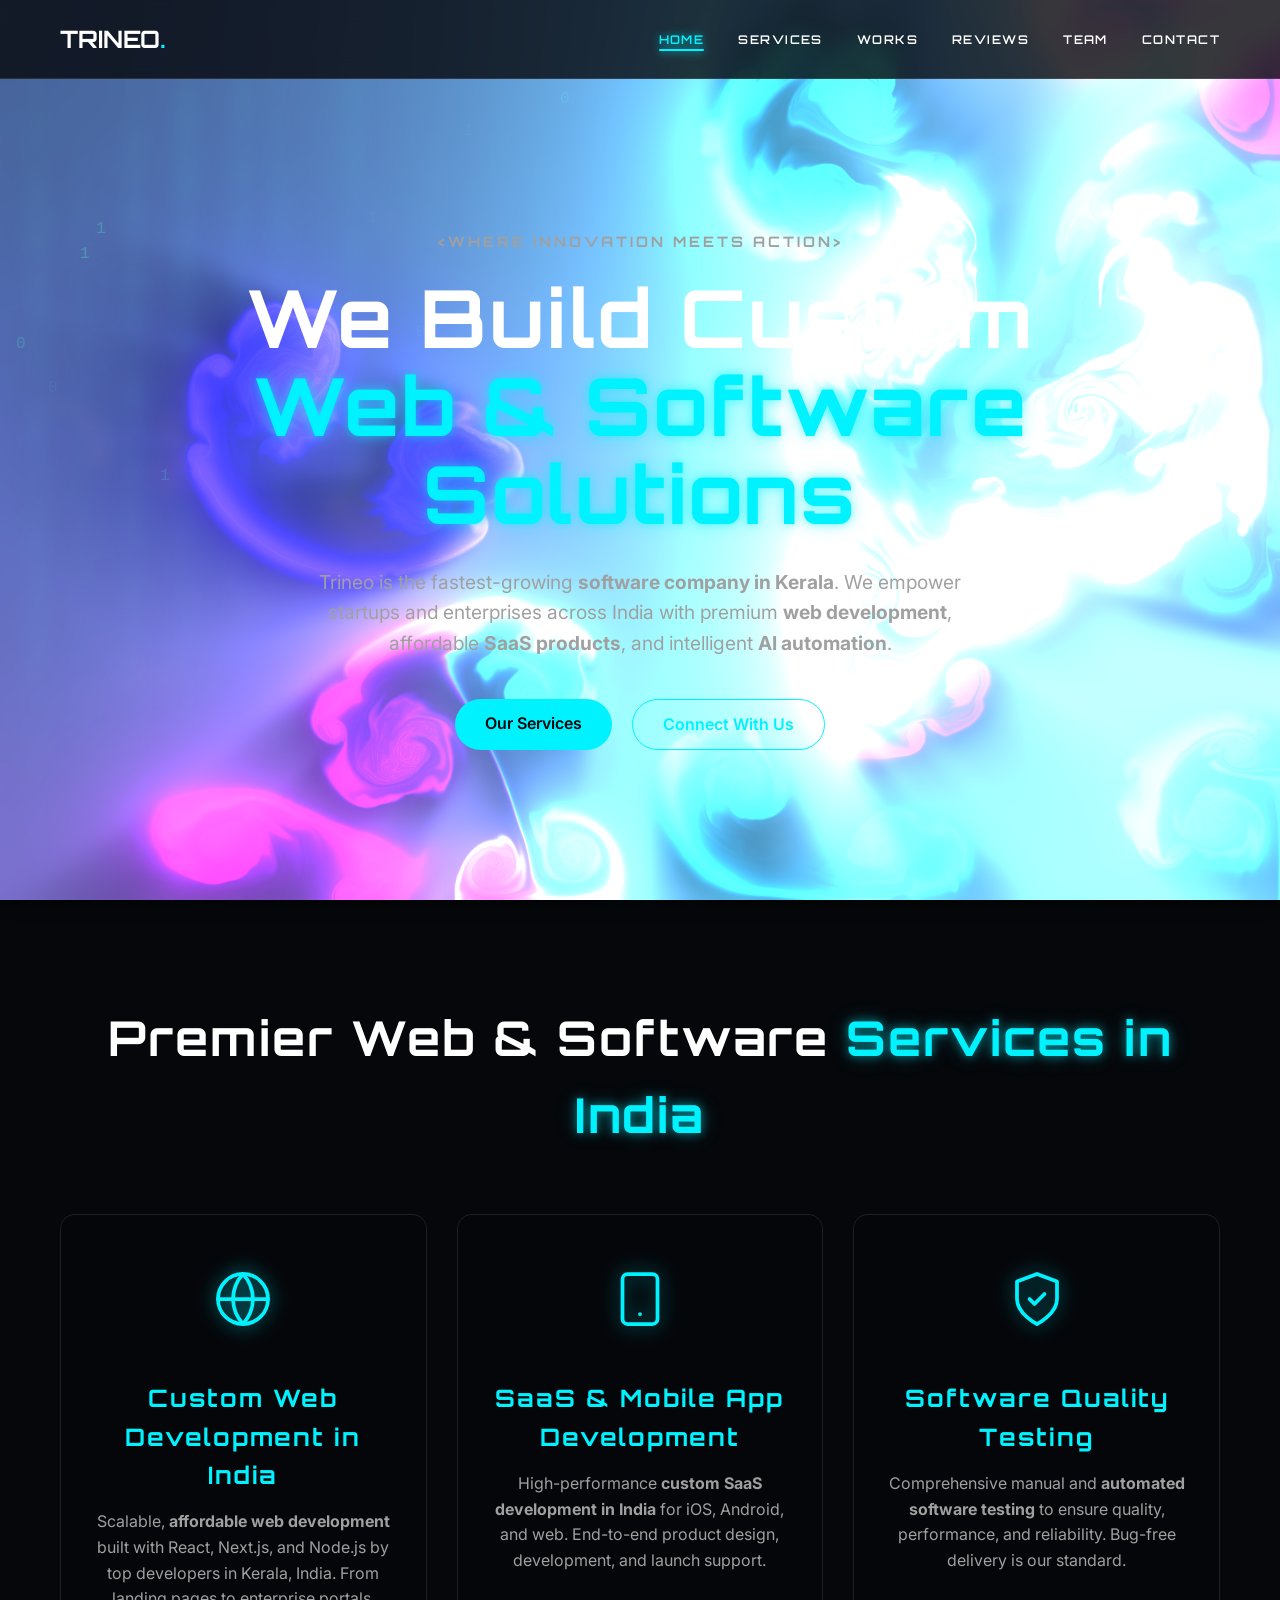
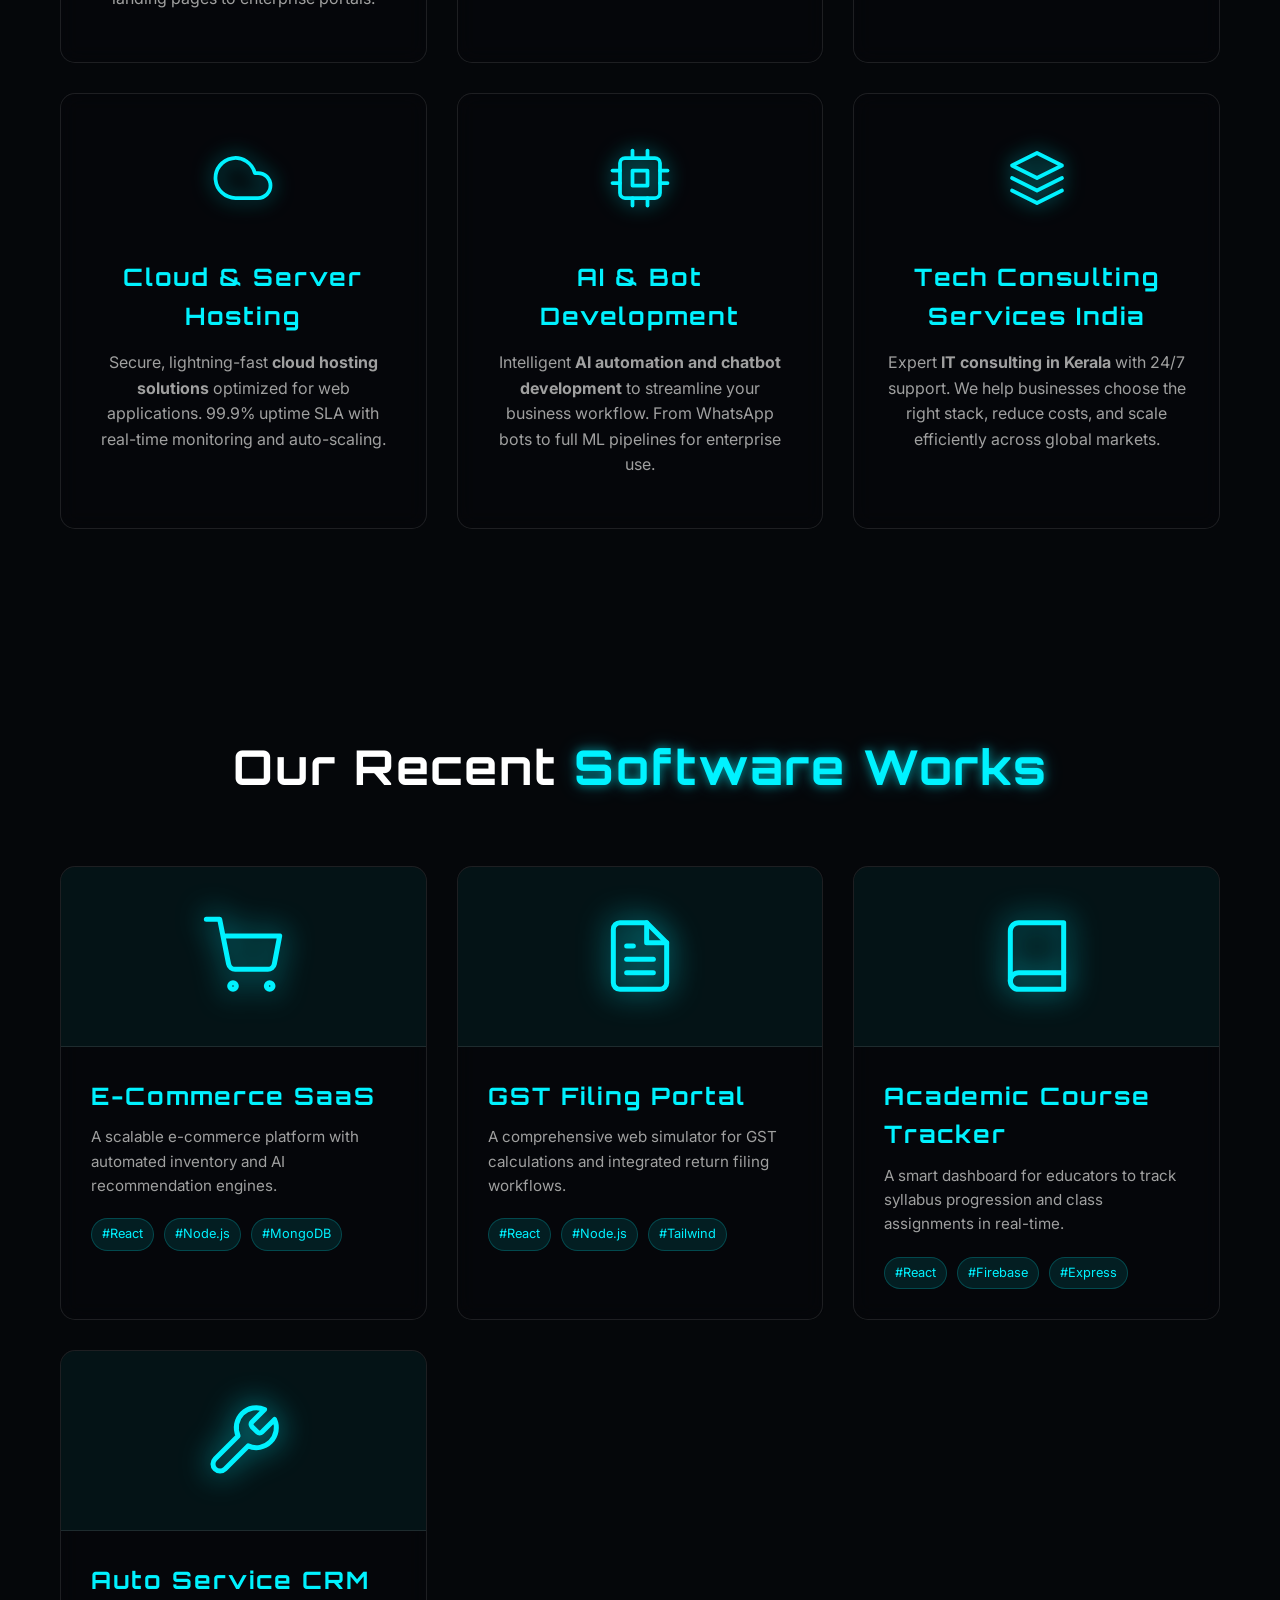
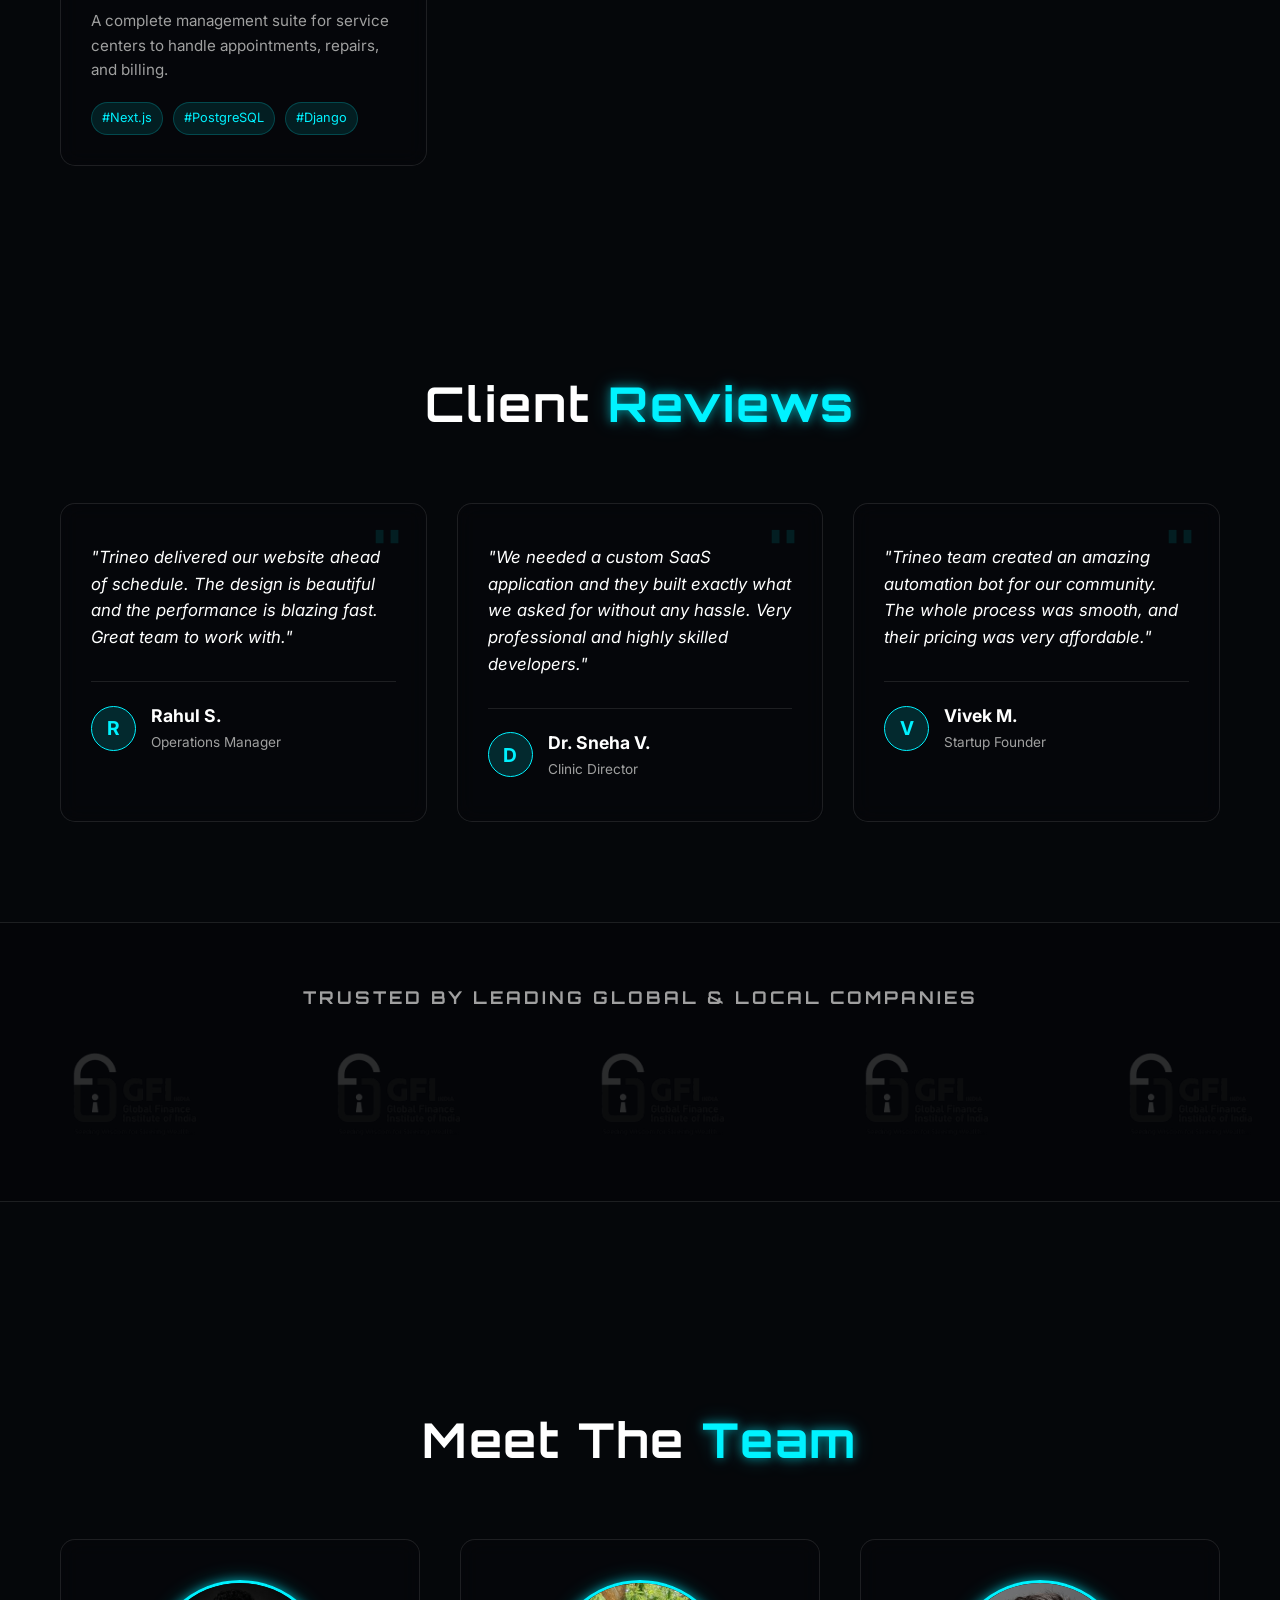
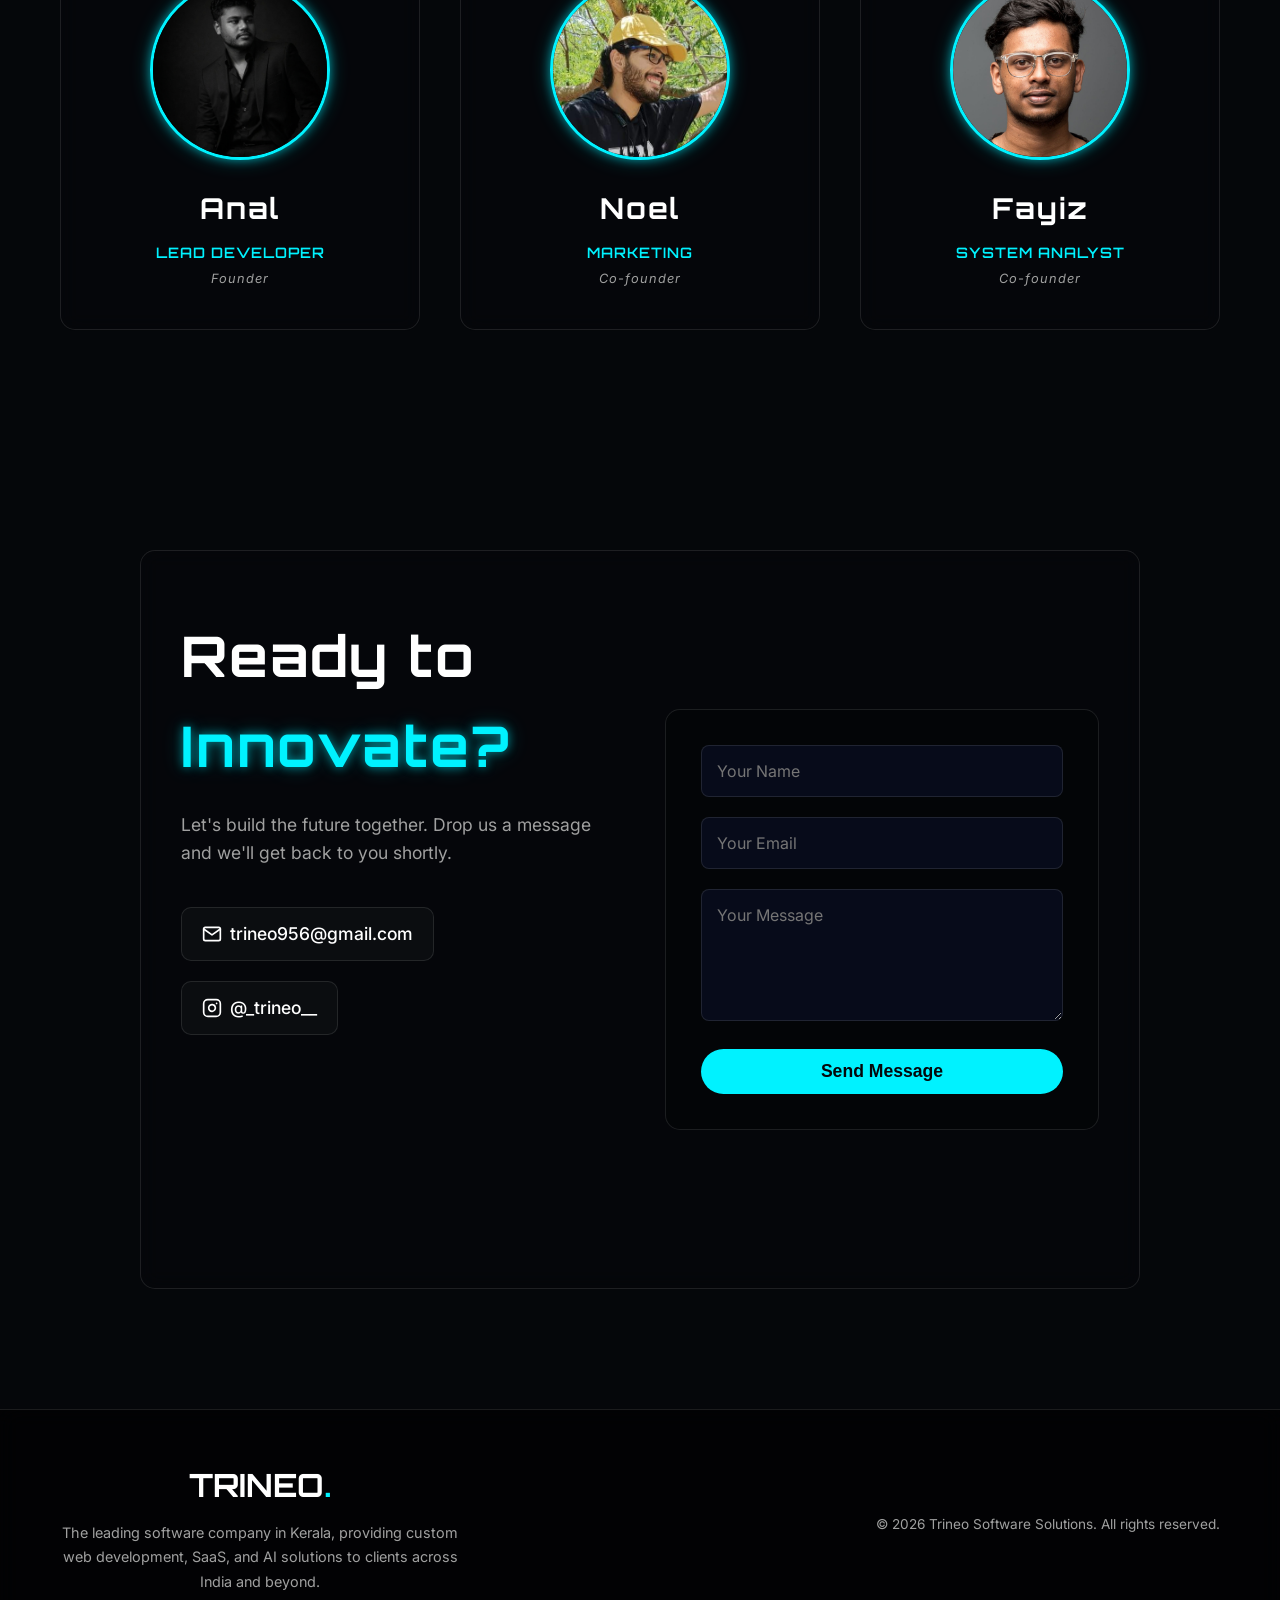
==== commit 4ab943fb: "Comment out service worker registration script Comment out the service worker registration script in" ====
--- a/index.html
+++ b/index.html
@@ -459,7 +459,7 @@
     <script src="script.min.js" defer></script>
 
     <!-- PWA Service Worker Registration -->
-    <script>
+    <!-- <script>
       if ('serviceWorker' in navigator) {
         window.addEventListener('load', () => {
           navigator.serviceWorker.register('/sw.js')
@@ -467,7 +467,7 @@
             .catch(err => console.log('SW error:', err));
         });
       }
-    </script>
+    </script> -->
 </body>
 
-</html>+</html>
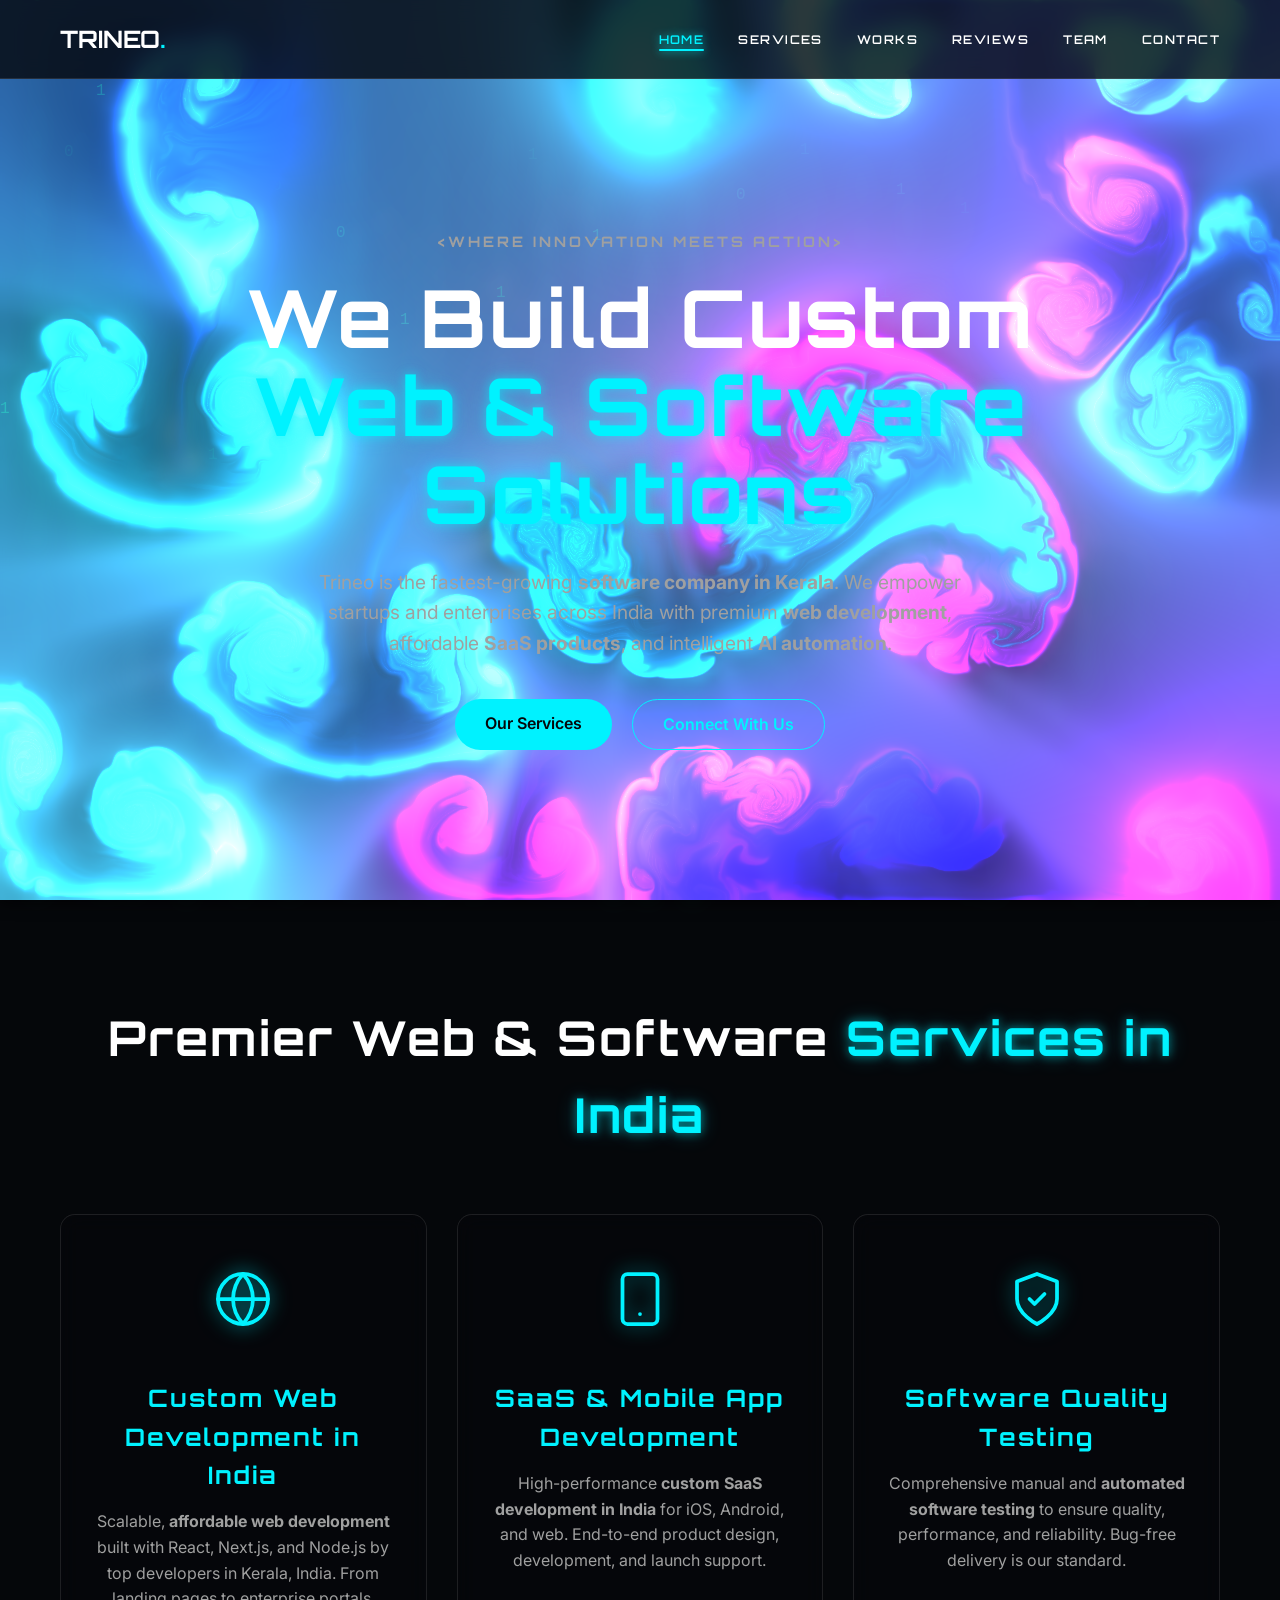
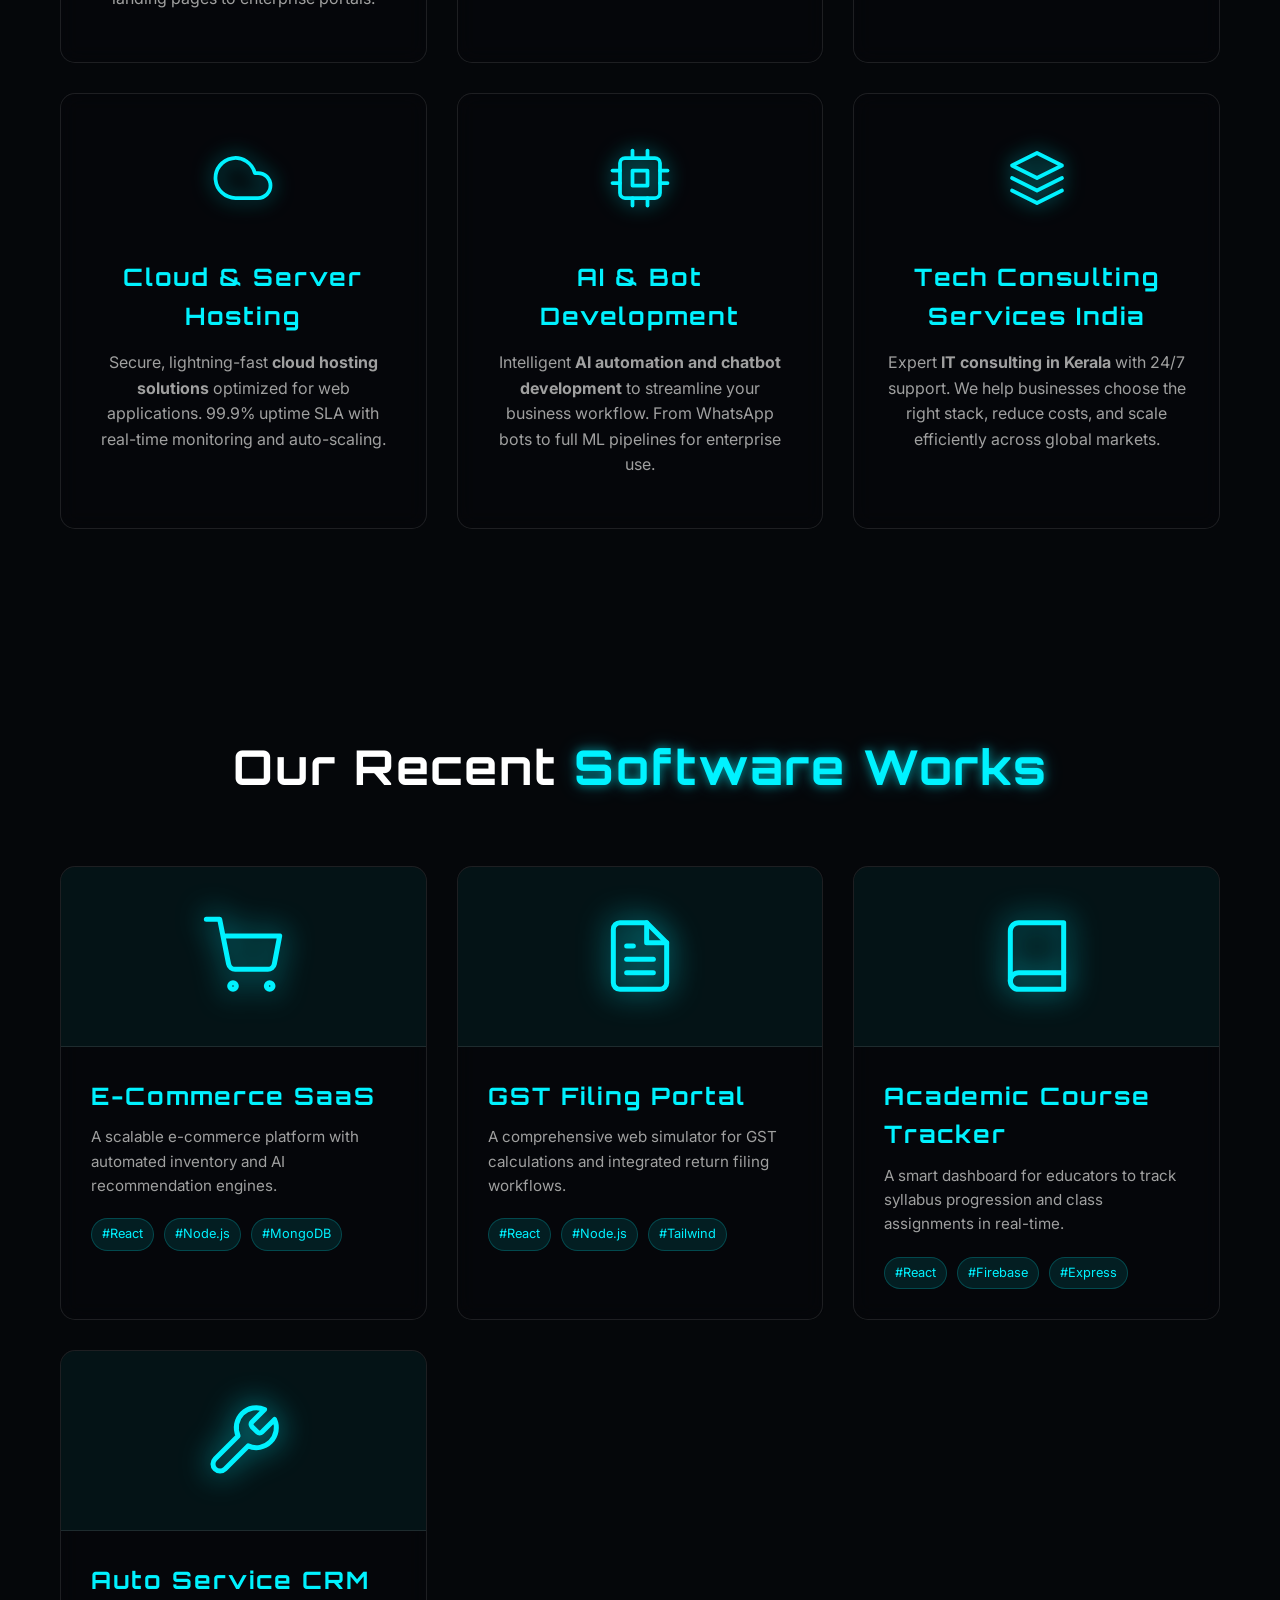
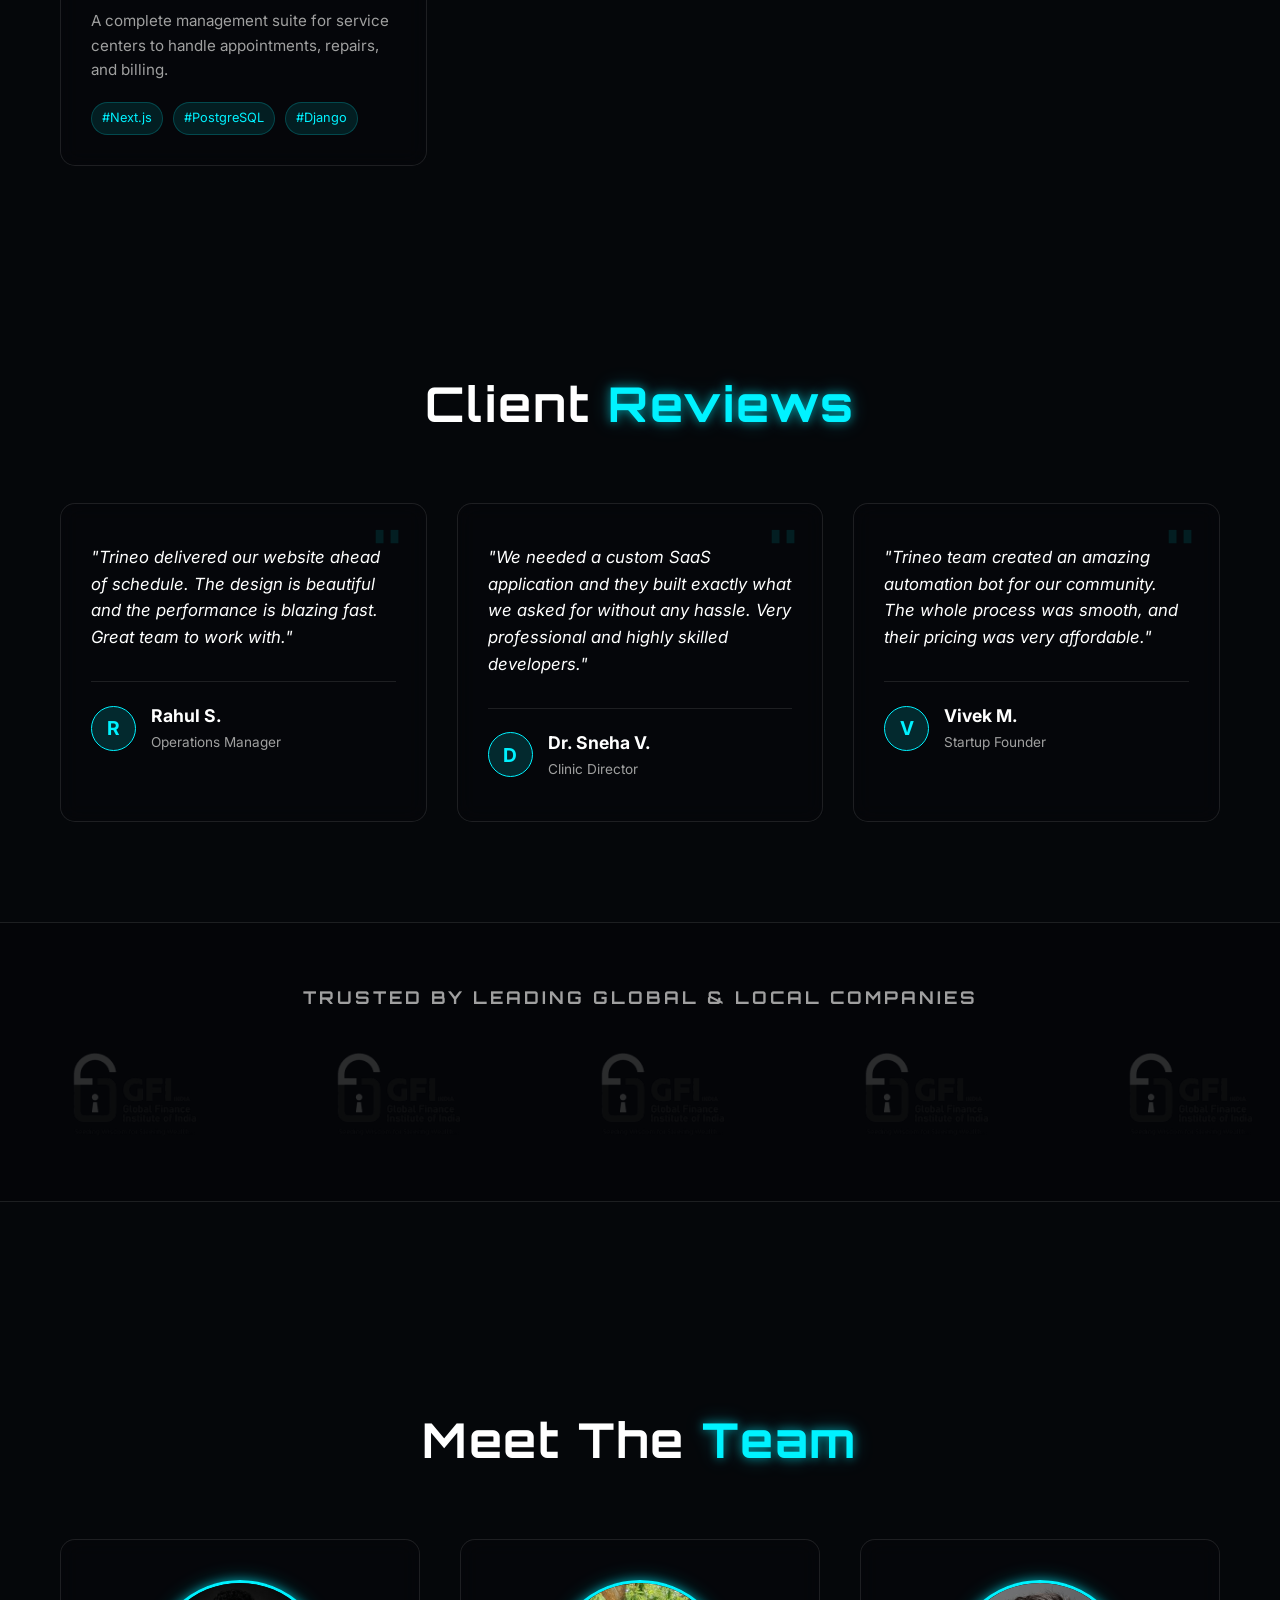
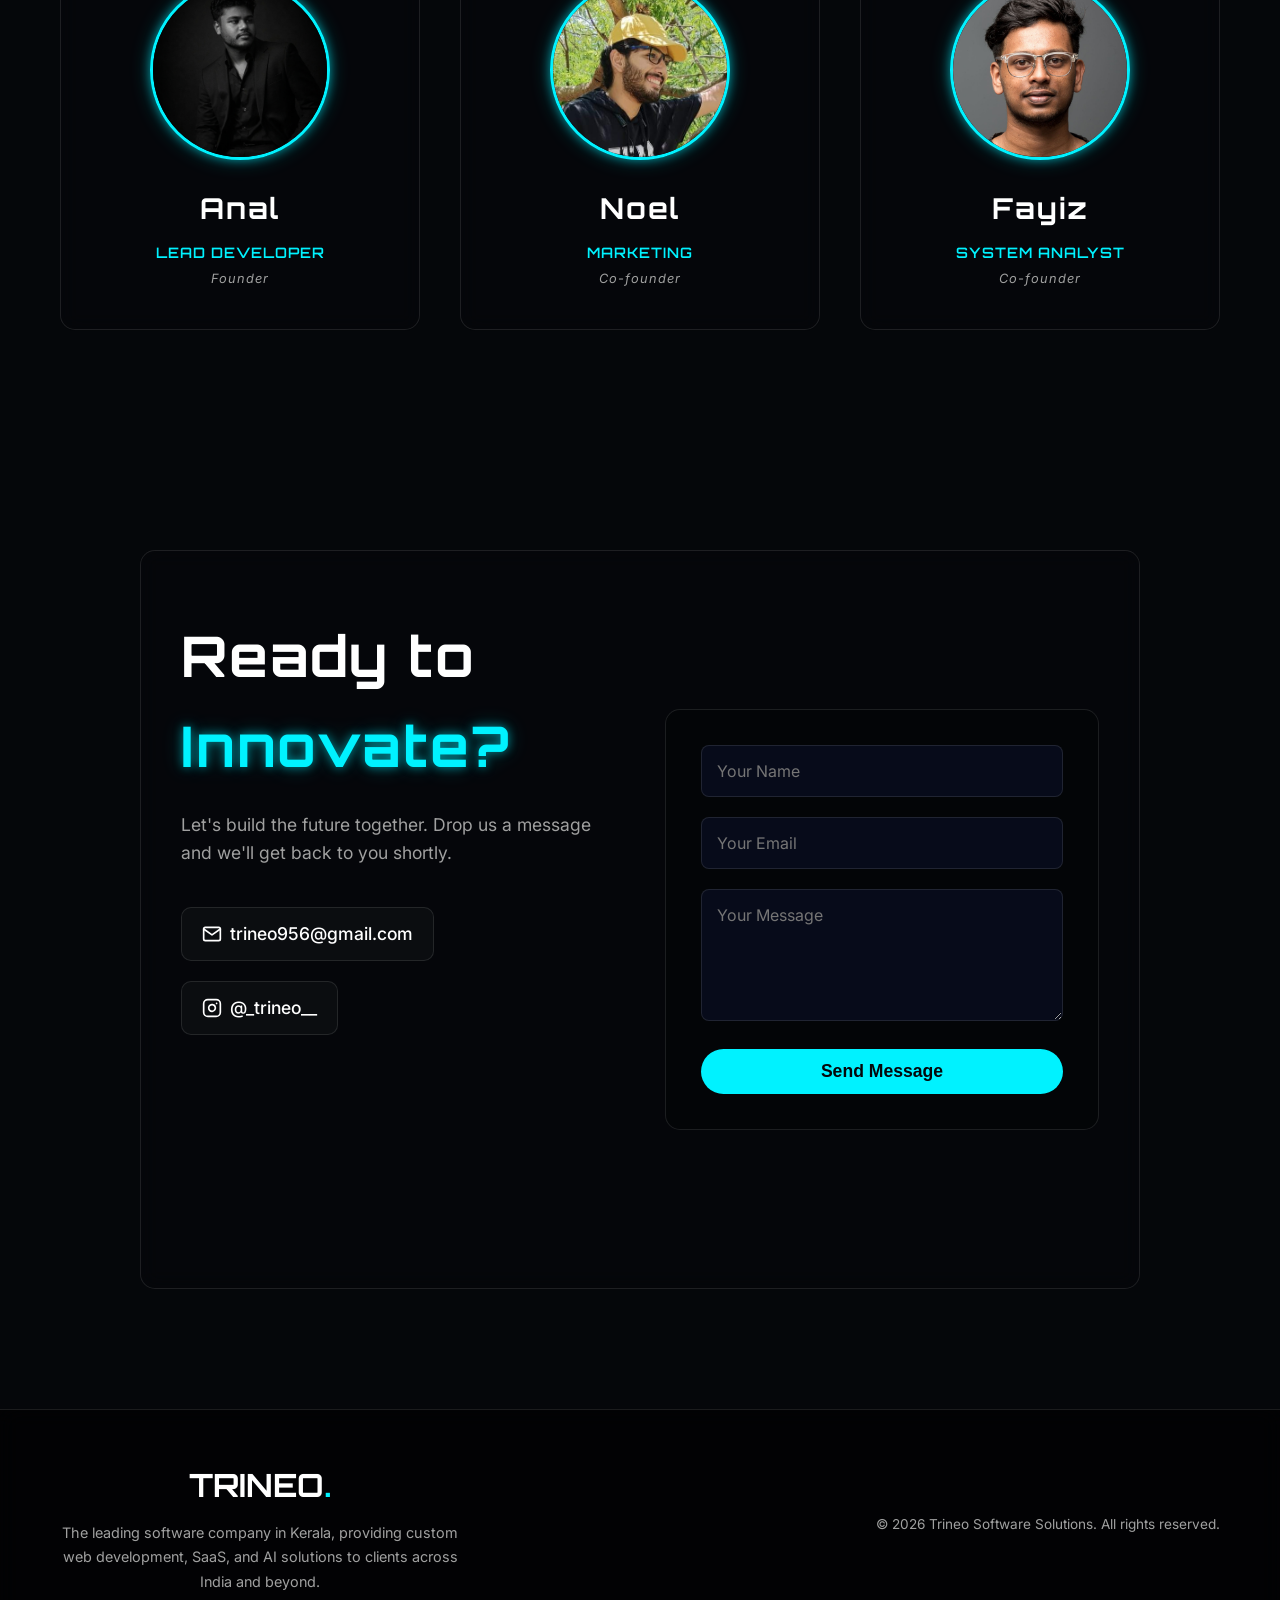
==== commit d892413c: "Add favicon link to index.html" ====
--- a/index.html
+++ b/index.html
@@ -5,6 +5,7 @@
     <meta charset="UTF-8">
     <meta name="viewport" content="width=device-width, initial-scale=1.0">
     <!-- Favicon -->
+    <link rel="icon" href="/favicon.png" type="image/png">
     <link rel="icon" type="image/png" href="img/Official%20logo.png">
     <link rel="apple-touch-icon" href="img/Official%20logo.png">
     <link rel="manifest" href="manifest.json">
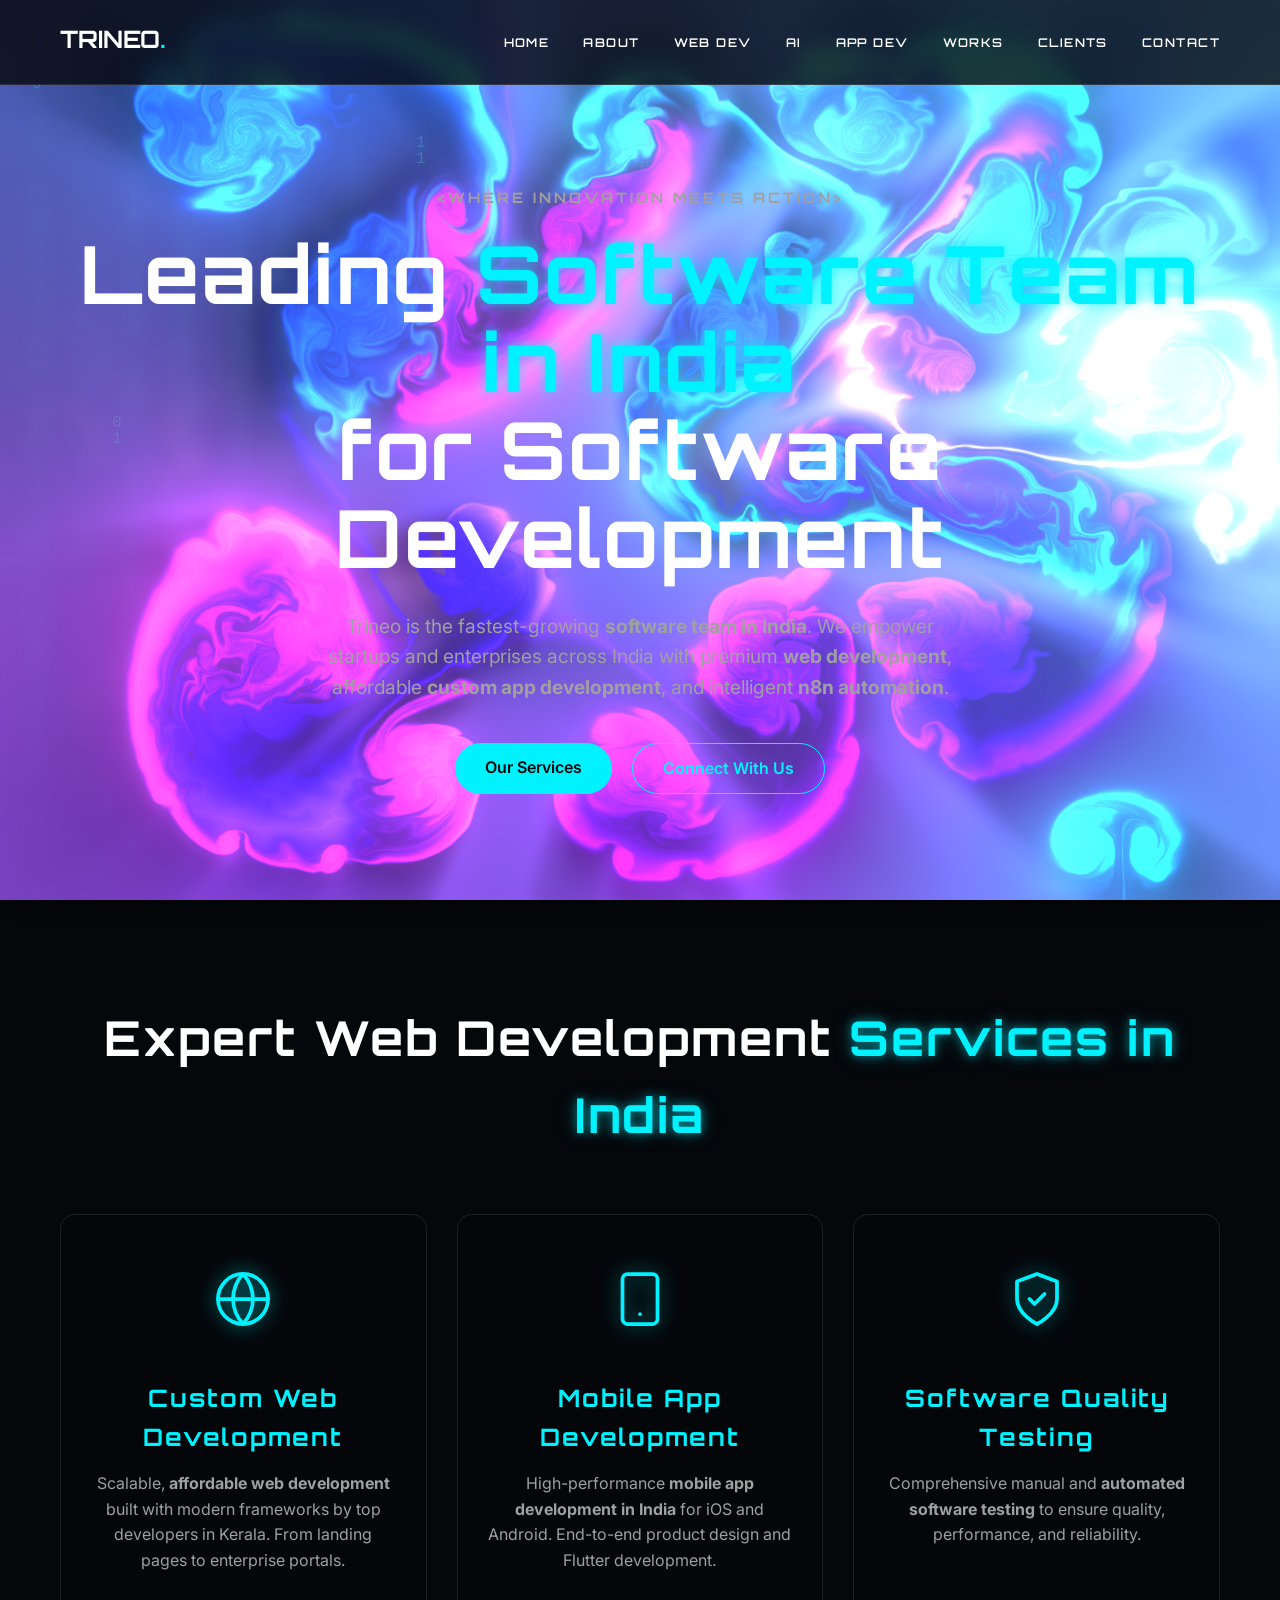
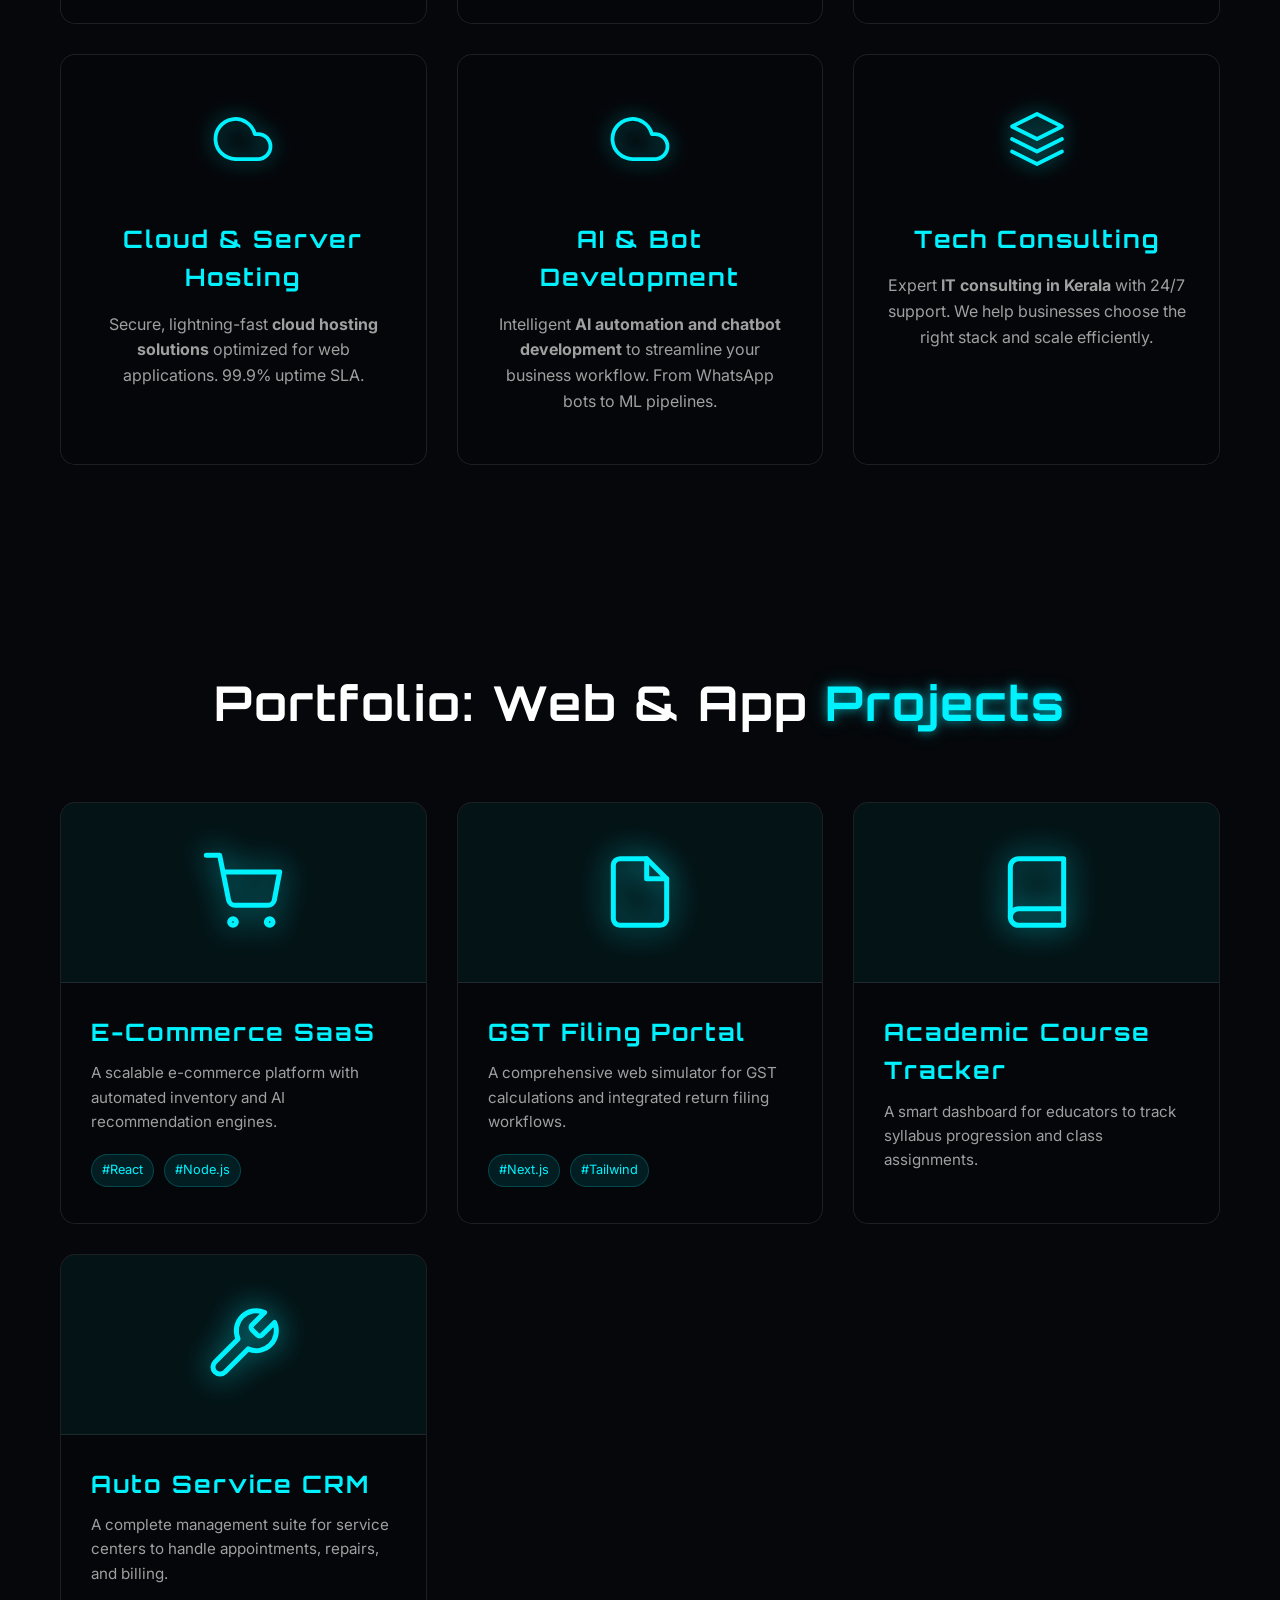
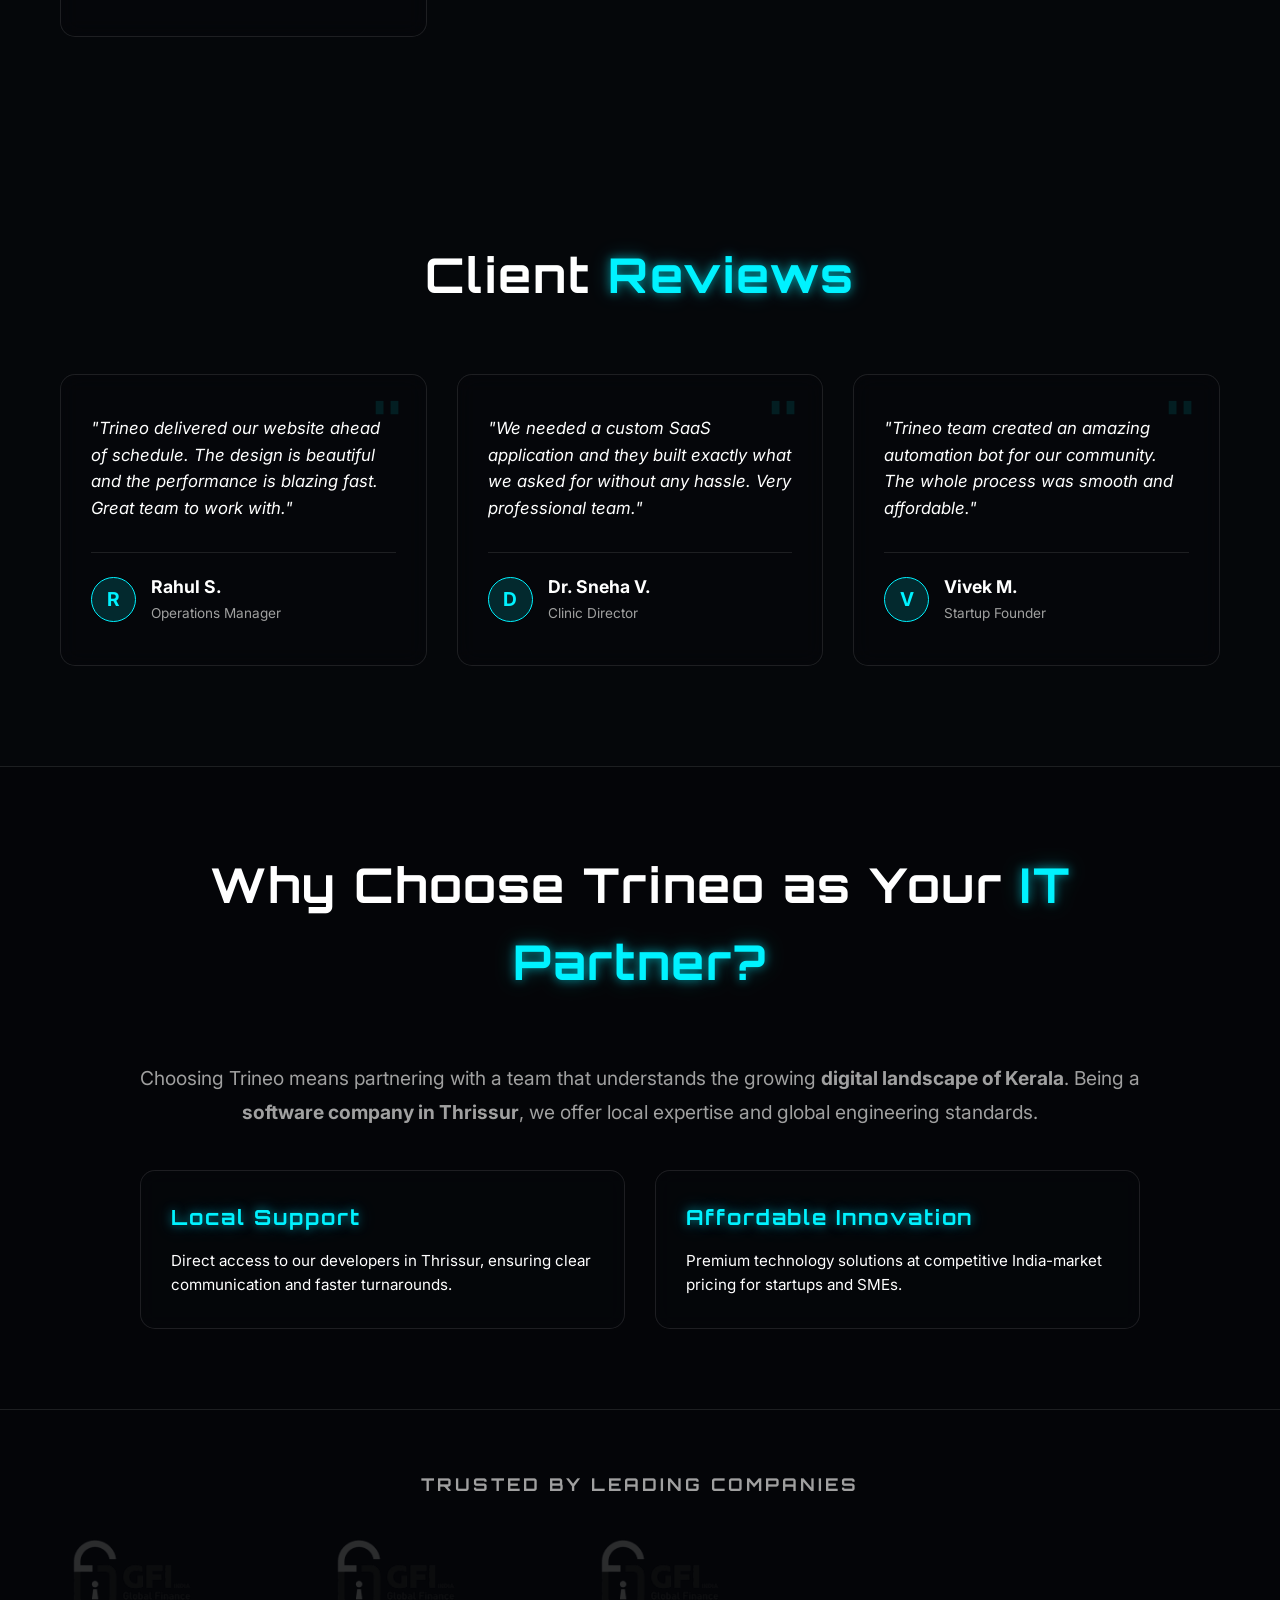
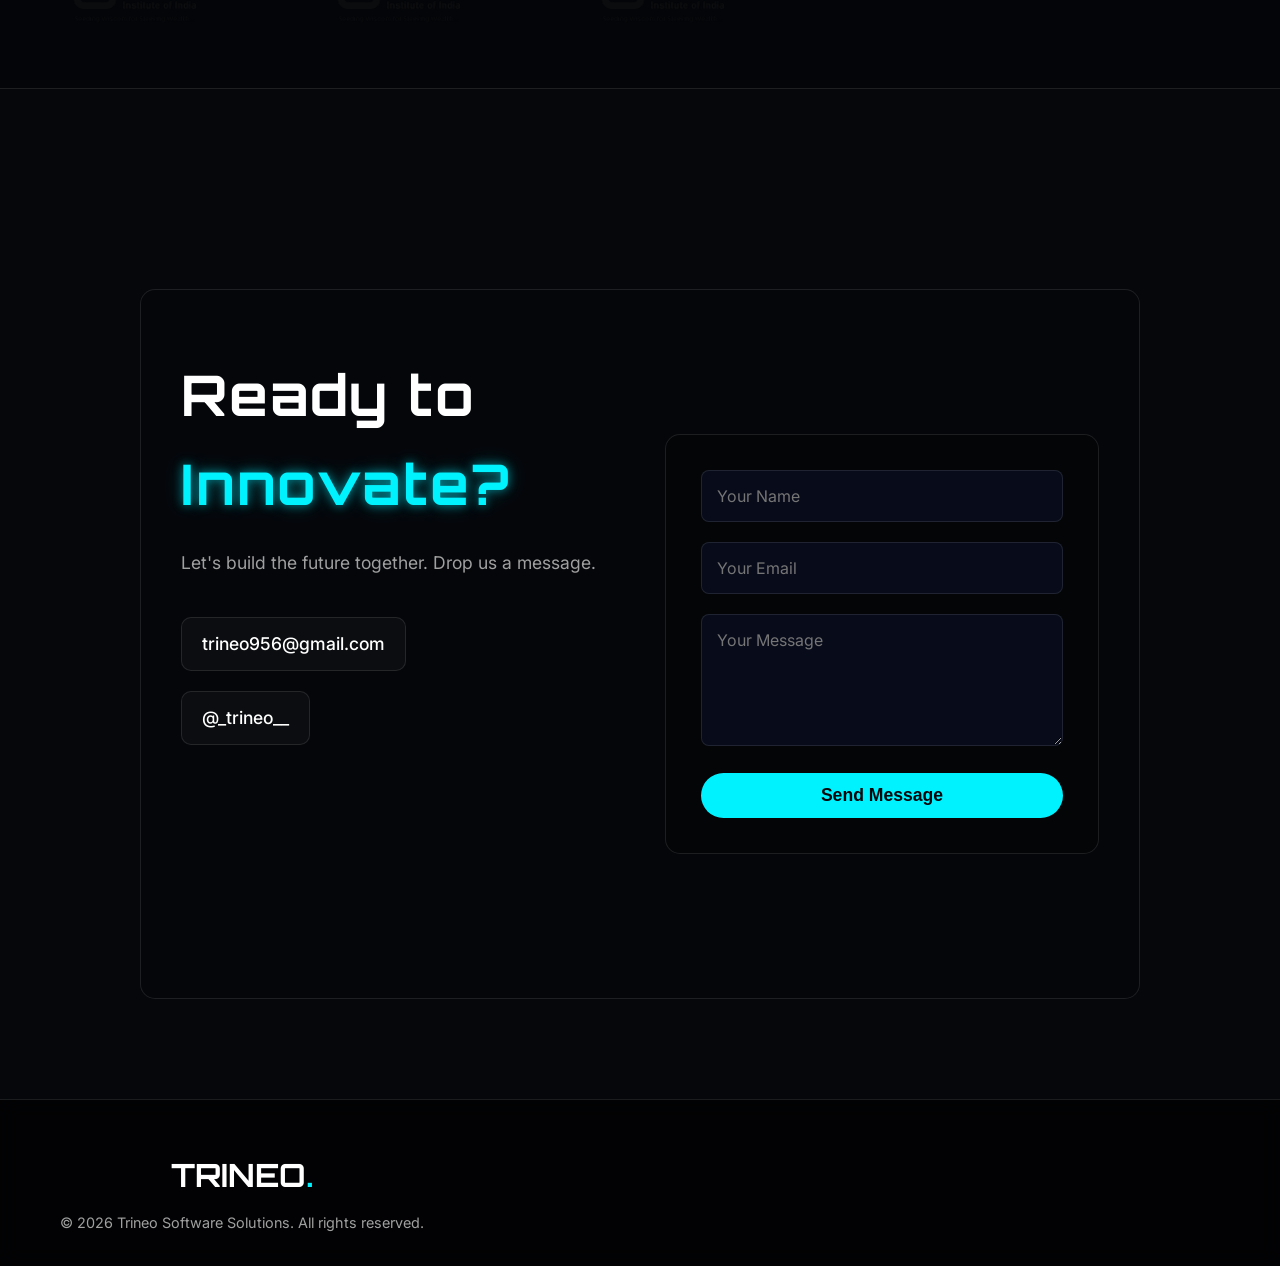
==== commit 7f588232: "feat: implement new website pages including contact, clients, about, and service-specific sections w" ====
--- a/index.html
+++ b/index.html
@@ -5,7 +5,6 @@
     <meta charset="UTF-8">
     <meta name="viewport" content="width=device-width, initial-scale=1.0">
     <!-- Favicon -->
-    <link rel="icon" href="/favicon.png" type="image/png">
     <link rel="icon" type="image/png" href="img/Official%20logo.png">
     <link rel="apple-touch-icon" href="img/Official%20logo.png">
     <link rel="manifest" href="manifest.json">
@@ -18,18 +17,21 @@
     <meta name="apple-mobile-web-app-title" content="Trineo">
     <meta name="application-name" content="Trineo">
     
-    <title>Top Software & Web Development Company in Kerala | Trineo</title>
-    <meta name="description" content="Trineo is Kerala's fastest-growing tech startup & software company. We specialize in premium, affordable Web Development, SaaS products, and Custom AI Applications across India.">
-    <meta name="keywords" content="top software company Kerala, best web developers India, web development agency Thrissur, SaaS development company India, affordable tech startup, custom web solutions, app developers Kerala">
+    <title>Trineo | Top Software & Web Development Company in Kerala</title>
+    <meta name="description" content="Trineo is Kerala's fastest-growing software company specializing in premium Web Development, SaaS products, and AI solutions. Affordable tech excellence in Thrissur, India.">
+    <meta name="keywords" content="software company Kerala, web development India, best web developers Thrissur, SaaS development company India, custom AI applications, tech startup Kerala">
     <meta name="robots" content="index, follow, max-snippet:-1, max-image-preview:large, max-video-preview:-1">
     <link rel="canonical" href="https://trineo.in/">
     
     <!-- Open Graph Tags -->
     <meta property="og:locale" content="en_IN">
-    <meta property="og:title" content="Top Software & Web Development Company in Kerala | Trineo">
-    <meta property="og:description" content="Get premium custom web apps, SaaS tools, and AI solutions from India's rising tech startup. Affordable excellence.">
+    <meta property="og:title" content="Trineo | Leading Software & Web Development in Kerala">
+    <meta property="og:description" content="Build premium custom web apps, SaaS tools, and AI solutions with Kerala's fastest-growing tech startup. Affordable excellence delivered globally.">
     <meta property="og:url" content="https://trineo.in/">
-    <meta property="og:site_name" content="Trineo Software">
+    <meta property="og:title" content="Web Development Kerala | Top Software Company in India - Trineo">
+    <meta property="og:description" content="Build premium custom web apps, n8n automations, and SaaS tools with Kerala's fastest-growing tech startup. Scale your business today.">
+    <meta property="og:image" content="https://trineo.in/bg.png">
+    <meta property="og:site_name" content="Trineo Software Solutions">
     <meta property="og:type" content="website">
     <meta property="og:image" content="https://trineo.in/bg.png">
     
@@ -73,7 +75,7 @@
         "image": "https://trineo.in/bg.png",
         "@id": "https://trineo.in/#localbusiness",
         "url": "https://trineo.in/",
-        "telephone": "",
+        "telephone": "+91XXXXXXXXXX",
         "priceRange": "$$",
         "address": {
           "@type": "PostalAddress",
@@ -99,7 +101,7 @@
             "Saturday"
           ],
           "opens": "09:00",
-          "closes": "18:00"
+          "closes": "21:00"
         }
       },
       {
@@ -107,12 +109,7 @@
         "@type": "WebSite",
         "url": "https://trineo.in/",
         "name": "Trineo",
-        "description": "Leading web development Kerala and software company Kerala providing affordable web development India.",
-        "potentialAction": {
-          "@type": "SearchAction",
-          "target": "https://trineo.in/?s={search_term_string}",
-          "query-input": "required name=search_term_string"
-        }
+        "description": "Leading web development and software company Kerala providing affordable web development India."
       },
       {
         "@context": "https://schema.org",
@@ -147,14 +144,16 @@
 
     <header>
         <nav class="container">
-            <div class="logo">trineo<span>.</span></div>
+            <a href="index.html" class="logo" style="text-decoration:none">trineo<span>.</span></a>
             <div class="nav-links">
-                <a href="#home">Home</a>
-                <a href="#services">Services</a>
-                <a href="#projects">Works</a>
-                <a href="#reviews">Reviews</a>
-                <a href="#team">Team</a>
-                <a href="#contact">Contact</a>
+                <a href="index.html" class="active">Home</a>
+                <a href="about/index.html">About</a>
+                <a href="services/web-development/index.html">Web Dev</a>
+                <a href="services/ai-automation/index.html">AI</a>
+                <a href="services/app-development/index.html">App Dev</a>
+                <a href="projects/index.html">Works</a>
+                <a href="clients/index.html">Clients</a>
+                <a href="contact/index.html">Contact</a>
             </div>
             <div class="menu-toggle">
                 <span></span>
@@ -163,12 +162,14 @@
             </div>
         </nav>
         <div class="mobile-menu">
-            <a href="#home">Home</a>
-            <a href="#services">Services</a>
-            <a href="#projects">Works</a>
-            <a href="#reviews">Reviews</a>
-            <a href="#team">Team</a>
-            <a href="#contact">Contact</a>
+            <a href="index.html">Home</a>
+            <a href="about/index.html">About</a>
+            <a href="services/web-development/index.html">Web Dev</a>
+            <a href="services/ai-automation/index.html">AI</a>
+            <a href="services/app-development/index.html">App Dev</a>
+            <a href="projects/index.html">Works</a>
+            <a href="clients/index.html">Clients</a>
+            <a href="contact/index.html">Contact</a>
         </div>
     </header>
 
@@ -176,60 +177,60 @@
         <section id="home" class="hero">
             <div class="container hero-content">
                 <h2 class="tagline">&lt;Where Innovation Meets Action&gt;</h2>
-                <h1 class="main-title">We Build Custom <br><span class="neon-text">Web & Software Solutions</span></h1>
-                <p class="hero-desc">Trineo is the fastest-growing <strong>software company in Kerala</strong>. We empower startups and enterprises across India with premium <strong>web development</strong>, affordable <strong>SaaS products</strong>, and intelligent <strong>AI automation</strong>.</p>
+                <h1 class="main-title">Leading <span class="neon-text">Software Team in India</span> <br>for Software Development</h1>
+                <p class="hero-desc">Trineo is the fastest-growing <strong>software team in India</strong>. We empower startups and enterprises across India with premium <strong>web development</strong>, affordable <strong>custom app development</strong>, and intelligent <strong>n8n automation</strong>.</p>
                 <div class="hero-btns">
                     <a href="#services" class="btn btn-primary" aria-label="Explore Trineo's Web Development Services">Our Services</a>
-                    <a href="#contact" class="btn btn-outline" aria-label="Contact Trineo Software Company">Connect With Us</a>
+                    <a href="contact/index.html" class="btn btn-outline" aria-label="Contact Trineo Software Company">Connect With Us</a>
                 </div>
             </div>
         </section>
 
         <section id="services" class="services">
             <div class="container">
-                <h2 class="section-title">Premier Web & Software <span class="neon-text">Services in India</span></h2>
+                <h2 class="section-title">Expert Web Development <span class="neon-text">Services in India</span></h2>
                 <div class="services-grid">
                     <div class="service-card glass-card">
                         <div class="service-icon">
                             <svg width="60" height="60" viewBox="0 0 24 24" fill="none" stroke="var(--primary-color)" stroke-width="1.5" stroke-linecap="round" stroke-linejoin="round" style="filter: drop-shadow(0px 0px 10px rgba(0,242,255,0.6));"><circle cx="12" cy="12" r="10"></circle><line x1="2" y1="12" x2="22" y2="12"></line><path d="M12 2a15.3 15.3 0 0 1 4 10 15.3 15.3 0 0 1-4 10 15.3 15.3 0 0 1-4-10 15.3 15.3 0 0 1 4-10z"></path></svg>
                         </div>
-                        <h3>Custom Web Development in India</h3>
-                        <p>Scalable, <strong>affordable web development</strong> built with React, Next.js, and Node.js by top developers in Kerala, India. From landing pages to enterprise portals.</p>
+                        <h3><a href="services/web-development/index.html" style="color:inherit; text-decoration:none;">Custom Web Development</a></h3>
+                        <p>Scalable, <strong>affordable web development</strong> built with modern frameworks by top developers in Kerala. From landing pages to enterprise portals.</p>
                     </div>
                     <div class="service-card glass-card">
                         <div class="service-icon">
                             <svg width="60" height="60" viewBox="0 0 24 24" fill="none" stroke="var(--primary-color)" stroke-width="1.5" stroke-linecap="round" stroke-linejoin="round" style="filter: drop-shadow(0px 0px 10px rgba(0,242,255,0.6));"><rect x="5" y="2" width="14" height="20" rx="2" ry="2"></rect><line x1="12" y1="18" x2="12.01" y2="18"></line></svg>
                         </div>
-                        <h3>SaaS & Mobile App Development</h3>
-                        <p>High-performance <strong>custom SaaS development in India</strong> for iOS, Android, and web. End-to-end product design, development, and launch support.</p>
+                        <h3><a href="services/app-development/index.html" style="color:inherit; text-decoration:none;">Mobile App Development</a></h3>
+                        <p>High-performance <strong>mobile app development in India</strong> for iOS and Android. End-to-end product design and Flutter development.</p>
                     </div>
                     <div class="service-card glass-card">
                         <div class="service-icon">
                             <svg width="60" height="60" viewBox="0 0 24 24" fill="none" stroke="var(--primary-color)" stroke-width="1.5" stroke-linecap="round" stroke-linejoin="round" style="filter: drop-shadow(0px 0px 10px rgba(0,242,255,0.6));"><path d="M12 22s8-4 8-10V5l-8-3-8 3v7c0 6 8 10 8 10z"></path><path d="M9 12l2 2 4-4"></path></svg>
                         </div>
                         <h3>Software Quality Testing</h3>
-                        <p>Comprehensive manual and <strong>automated software testing</strong> to ensure quality, performance, and reliability. Bug-free delivery is our standard.</p>
+                        <p>Comprehensive manual and <strong>automated software testing</strong> to ensure quality, performance, and reliability.</p>
                     </div>
                     <div class="service-card glass-card">
                         <div class="service-icon">
                             <svg width="60" height="60" viewBox="0 0 24 24" fill="none" stroke="var(--primary-color)" stroke-width="1.5" stroke-linecap="round" stroke-linejoin="round" style="filter: drop-shadow(0px 0px 10px rgba(0,242,255,0.6));"><path d="M18 10h-1.26A8 8 0 1 0 9 20h9a5 5 0 0 0 0-10z"></path></svg>
                         </div>
                         <h3>Cloud & Server Hosting</h3>
-                        <p>Secure, lightning-fast <strong>cloud hosting solutions</strong> optimized for web applications. 99.9% uptime SLA with real-time monitoring and auto-scaling.</p>
-                    </div>
-                    <div class="service-card glass-card">
-                        <div class="service-icon">
-                            <svg width="60" height="60" viewBox="0 0 24 24" fill="none" stroke="var(--primary-color)" stroke-width="1.5" stroke-linecap="round" stroke-linejoin="round" style="filter: drop-shadow(0px 0px 10px rgba(0,242,255,0.6));"><rect x="4" y="4" width="16" height="16" rx="2" ry="2"></rect><rect x="9" y="9" width="6" height="6"></rect><line x1="9" y1="1" x2="9" y2="4"></line><line x1="15" y1="1" x2="15" y2="4"></line><line x1="9" y1="20" x2="9" y2="23"></line><line x1="15" y1="20" x2="15" y2="23"></line><line x1="20" y1="9" x2="23" y2="9"></line><line x1="20" y1="14" x2="23" y2="14"></line><line x1="1" y1="9" x2="4" y2="9"></line><line x1="1" y1="14" x2="4" y2="14"></line></svg>
-                        </div>
-                        <h3>AI & Bot Development</h3>
-                        <p>Intelligent <strong>AI automation and chatbot development</strong> to streamline your business workflow. From WhatsApp bots to full ML pipelines for enterprise use.</p>
+                        <p>Secure, lightning-fast <strong>cloud hosting solutions</strong> optimized for web applications. 99.9% uptime SLA.</p>
+                    </div>
+                    <div class="service-card glass-card">
+                        <div class="service-icon">
+                            <svg width="60" height="60" viewBox="0 0 24 24" fill="none" stroke="var(--primary-color)" stroke-width="1.5" stroke-linecap="round" stroke-linejoin="round" style="filter: drop-shadow(0px 0px 10px rgba(0,242,255,0.6));"><path d="M18 10h-1.26A8 8 0 1 0 9 20h9a5 5 0 0 0 0-10z"></path></svg>
+                        </div>
+                        <h3><a href="services/ai-automation/index.html" style="color:inherit; text-decoration:none;">AI & Bot Development</a></h3>
+                        <p>Intelligent <strong>AI automation and chatbot development</strong> to streamline your business workflow. From WhatsApp bots to ML pipelines.</p>
                     </div>
                     <div class="service-card glass-card">
                         <div class="service-icon">
                             <svg width="60" height="60" viewBox="0 0 24 24" fill="none" stroke="var(--primary-color)" stroke-width="1.5" stroke-linecap="round" stroke-linejoin="round" style="filter: drop-shadow(0px 0px 10px rgba(0,242,255,0.6));"><polygon points="12 2 2 7 12 12 22 7 12 2"></polygon><polyline points="2 12 12 17 22 12"></polyline><polyline points="2 17 12 22 22 17"></polyline></svg>
                         </div>
-                        <h3>Tech Consulting Services India</h3>
-                        <p>Expert <strong>IT consulting in Kerala</strong> with 24/7 support. We help businesses choose the right stack, reduce costs, and scale efficiently across global markets.</p>
+                        <h3>Tech Consulting</h3>
+                        <p>Expert <strong>IT consulting in Kerala</strong> with 24/7 support. We help businesses choose the right stack and scale efficiently.</p>
                     </div>
                 </div>
             </div>
@@ -237,7 +238,7 @@
 
         <section id="projects" class="projects">
             <div class="container">
-                <h2 class="section-title">Our Recent <span class="neon-text">Software Works</span></h2>
+                <h2 class="section-title">Portfolio: Web & App <span class="neon-text">Projects </span></h2>
                 <div class="projects-grid">
                     <div class="project-card glass-card">
                         <div class="project-image">
@@ -246,25 +247,17 @@
                         <div class="project-content">
                             <h3>E-Commerce SaaS</h3>
                             <p>A scalable e-commerce platform with automated inventory and AI recommendation engines.</p>
-                            <div class="tech-stack">
-                                <span>#React</span>
-                                <span>#Node.js</span>
-                                <span>#MongoDB</span>
-                            </div>
+                            <div class="tech-stack"><span>#React</span><span>#Node.js</span></div>
                         </div>
                     </div>
                     <div class="project-card glass-card">
                         <div class="project-image">
-                            <svg width="80" height="80" viewBox="0 0 24 24" fill="none" stroke="var(--primary-color)" stroke-width="1.5" stroke-linecap="round" stroke-linejoin="round" style="filter: drop-shadow(0px 0px 15px rgba(0,242,255,0.8));"><path d="M14 2H6a2 2 0 0 0-2 2v16a2 2 0 0 0 2 2h12a2 2 0 0 0 2-2V8z"></path><polyline points="14 2 14 8 20 8"></polyline><line x1="16" y1="13" x2="8" y2="13"></line><line x1="16" y1="17" x2="8" y2="17"></line><polyline points="10 9 9 9 8 9"></polyline></svg>
+                            <svg width="80" height="80" viewBox="0 0 24 24" fill="none" stroke="var(--primary-color)" stroke-width="1.5" stroke-linecap="round" stroke-linejoin="round" style="filter: drop-shadow(0px 0px 15px rgba(0,242,255,0.8));"><path d="M14 2H6a2 2 0 0 0-2 2v16a2 2 0 0 0 2 2h12a2 2 0 0 0 2-2V8z"></path><polyline points="14 2 14 8 20 8"></polyline></svg>
                         </div>
                         <div class="project-content">
                             <h3>GST Filing Portal</h3>
                             <p>A comprehensive web simulator for GST calculations and integrated return filing workflows.</p>
-                            <div class="tech-stack">
-                                <span>#React</span>
-                                <span>#Node.js</span>
-                                <span>#Tailwind</span>
-                            </div>
+                            <div class="tech-stack"><span>#Next.js</span><span>#Tailwind</span></div>
                         </div>
                     </div>
                     <div class="project-card glass-card">
@@ -273,12 +266,7 @@
                         </div>
                         <div class="project-content">
                             <h3>Academic Course Tracker</h3>
-                            <p>A smart dashboard for educators to track syllabus progression and class assignments in real-time.</p>
-                            <div class="tech-stack">
-                                <span>#React</span>
-                                <span>#Firebase</span>
-                                <span>#Express</span>
-                            </div>
+                            <p>A smart dashboard for educators to track syllabus progression and class assignments.</p>
                         </div>
                     </div>
                     <div class="project-card glass-card">
@@ -288,11 +276,6 @@
                         <div class="project-content">
                             <h3>Auto Service CRM</h3>
                             <p>A complete management suite for service centers to handle appointments, repairs, and billing.</p>
-                            <div class="tech-stack">
-                                <span>#Next.js</span>
-                                <span>#PostgreSQL</span>
-                                <span>#Django</span>
-                            </div>
                         </div>
                     </div>
                 </div>
@@ -316,7 +299,7 @@
                     </div>
                     <div class="review-card glass-card">
                         <div class="quote-icon">"</div>
-                        <p class="review-text">"We needed a custom SaaS application and they built exactly what we asked for without any hassle. Very professional and highly skilled developers."</p>
+                        <p class="review-text">"We needed a custom SaaS application and they built exactly what we asked for without any hassle. Very professional team."</p>
                         <div class="client-info">
                             <div class="client-avatar">D</div>
                             <div class="client-details">
@@ -327,7 +310,7 @@
                     </div>
                     <div class="review-card glass-card">
                         <div class="quote-icon">"</div>
-                        <p class="review-text">"Trineo team created an amazing automation bot for our community. The whole process was smooth, and their pricing was very affordable."</p>
+                        <p class="review-text">"Trineo team created an amazing automation bot for our community. The whole process was smooth and affordable."</p>
                         <div class="client-info">
                             <div class="client-avatar">V</div>
                             <div class="client-details">
@@ -340,92 +323,69 @@
             </div>
         </section>
 
+        <section class="home-seo" style="padding: 80px 0; border-top: 1px solid var(--glass-border); background: rgba(0,0,0,0.2);">
+            <div class="container">
+                <div style="text-align: center; max-width: 1000px; margin: 0 auto;">
+                    <h2 class="section-title">Why Choose Trineo as Your <span class="neon-text"> IT Partner?</span></h2>
+                    <p style="color: var(--text-muted); font-size: 1.2rem; line-height: 1.8; margin-bottom: 40px;">
+                        Choosing Trineo means partnering with a team that understands the growing <strong>digital landscape of Kerala</strong>. Being a <strong>software company in Thrissur</strong>, we offer local expertise and global engineering standards.
+                    </p>
+                    <div class="services-grid">
+                        <div class="glass-card" style="padding: 30px; text-align: left;">
+                            <h3 class="neon-text" style="font-size: 1.3rem; margin-bottom: 15px;">Local Support</h3>
+                            <p style="font-size: 0.95rem;">Direct access to our developers in Thrissur, ensuring clear communication and faster turnarounds.</p>
+                        </div>
+                        <div class="glass-card" style="padding: 30px; text-align: left;">
+                            <h3 class="neon-text" style="font-size: 1.3rem; margin-bottom: 15px;">Affordable Innovation</h3>
+                            <p style="font-size: 0.95rem;">Premium technology solutions at competitive India-market pricing for startups and SMEs.</p>
+                        </div>
+                    </div>
+                </div>
+            </div>
+        </section>
+
         <section class="logo-marquee">
-            <h3 class="marquee-title">Trusted By Leading Global & Local Companies</h3>
+            <h3 class="marquee-title">Trusted By Leading Companies</h3>
             <div class="marquee-container">
                 <div class="marquee-track">
-                    <img src="img/Screenshot_2026-04-09_220926-removebg-preview.png" class="marquee-logo" alt="Trineo Software Client Project - Top Web Development Kerala" loading="lazy">
-                    <img src="img/Screenshot_2026-04-09_220926-removebg-preview.png" class="marquee-logo" alt="SaaS Product Development Kerala - Software Company Kerala" loading="lazy">
-                    <img src="img/Screenshot_2026-04-09_220926-removebg-preview.png" class="marquee-logo" alt="Affordable Web Development India - Trineo" loading="lazy">
-                    <img src="img/Screenshot_2026-04-09_220926-removebg-preview.png" class="marquee-logo" alt="MERN Stack Developers India - Custom Software" loading="lazy">
-                    <img src="img/Screenshot_2026-04-09_220926-removebg-preview.png" class="marquee-logo" alt="Tech Startup Kerala - Trineo Software Solutions" loading="lazy">
-                    <img src="img/Screenshot_2026-04-09_220926-removebg-preview.png" class="marquee-logo" alt="Web Development Kerala - Client Project" loading="lazy">
-                    <!-- Duplicate Set for Seamless Infinite Loop -->
-                    <img src="img/Screenshot_2026-04-09_220926-removebg-preview.png" class="marquee-logo" alt="Top Software Company Kerala - Trineo" loading="lazy">
-                    <img src="img/Screenshot_2026-04-09_220926-removebg-preview.png" class="marquee-logo" alt="Web Development Thrissur - Affordable Solutions" loading="lazy">
-                    <img src="img/Screenshot_2026-04-09_220926-removebg-preview.png" class="marquee-logo" alt="Custom AI Applications India - Trineo" loading="lazy">
-                    <img src="img/Screenshot_2026-04-09_220926-removebg-preview.png" class="marquee-logo" alt="MERN Stack Developers Kerala - Trineo Software" loading="lazy">
-                    <img src="img/Screenshot_2026-04-09_220926-removebg-preview.png" class="marquee-logo" alt="Software Company in India - Affordable Excellence" loading="lazy">
-                    <img src="img/Screenshot_2026-04-09_220926-removebg-preview.png" class="marquee-logo" alt="Web Development Kerala - Trineo Works" loading="lazy">
-                </div>
-            </div>
-        </section>
-
-        <section id="team" class="team">
-            <div class="container">
-                <h2 class="section-title">Meet The <span class="neon-text">Team</span></h2>
-                <div class="team-grid">
-                    <div class="team-card glass-card">
-                        <div class="team-image">
-                            <img src="img/Anal.png" alt="Anal - Lead Developer, Co-founder & Web Developer India" loading="lazy" width="180" height="180">
-                        </div>
-                        <h3>Anal</h3>
-                        <p class="team-role">Lead Developer</p>
-                        <p class="team-subtitle">Founder</p>
-                    </div>
-                    <div class="team-card glass-card">
-                        <div class="team-image">
-                            <img src="img/Co-Founder.png" alt="Noel - Marketing Specialist, Software Company Kerala" loading="lazy" width="180" height="180">
-                        </div>
-                        <h3>Noel</h3>
-                        <p class="team-role">Marketing</p>
-                        <p class="team-subtitle">Co-founder</p>
-                    </div>
-                    <div class="team-card glass-card">
-                        <div class="team-image">
-                            <img src="img/MD and Co-Founder.png" alt="Fayiz - System Analyst, Tech Startup Kerala" loading="lazy" width="180" height="180">
-                        </div>
-                        <h3>Fayiz</h3>
-                        <p class="team-role">System Analyst</p>
-                        <p class="team-subtitle">Co-founder</p>
-                    </div>
-                </div>
-            </div>
-        </section>
-
-        <section id="contact" class="contact">
+                    <img src="img/Screenshot_2026-04-09_220926-removebg-preview.png" class="marquee-logo" alt="ScaleCart E-Commerce Logo" width="150" height="60">
+                    <img src="img/Screenshot_2026-04-09_220926-removebg-preview.png" class="marquee-logo" alt="MedPulse Clinics Logo" width="150" height="60">
+                    <img src="img/Screenshot_2026-04-09_220926-removebg-preview.png" class="marquee-logo" alt="EduTrack Academy Logo" width="150" height="60">
+                    <img src="img/Screenshot_2026-04-09_220926-removebg-preview.png" class="marquee-logo" alt="TechFlow Solutions Logo" width="150" height="60">
+                    <!-- Duplicate Set for continuous loop -->
+                    <img src="img/Screenshot_2026-04-09_220926-removebg-preview.png" class="marquee-logo" alt="ScaleCart Partner" width="150" height="60">
+                    <img src="img/Screenshot_2026-04-09_220926-removebg-preview.png" class="marquee-logo" alt="MedPulse Partner" width="150" height="60">
+                </div>
+            </div>
+        </section>
+
+        <section id="contact" class="contact" style="padding: 100px 0;">
             <div class="container">
                 <div class="contact-card glass-card">
                     <div class="contact-content-wrapper">
                         <div class="contact-text">
                             <h2>Ready to <span class="neon-text">Innovate?</span></h2>
-                            <p>Let's build the future together. Drop us a message and we'll get back to you shortly.</p>
+                            <p>Let's build the future together. Drop us a message.</p>
                             <div class="contact-info">
-                                <a href="mailto:trineo956@gmail.com" class="contact-item" aria-label="Email Trineo Software Company">
-                                    <svg xmlns="http://www.w3.org/2000/svg" width="20" height="20" viewBox="0 0 24 24" fill="none" stroke="currentColor" stroke-width="2" stroke-linecap="round" stroke-linejoin="round" style="margin-right:8px; vertical-align:middle;"><path d="M4 4h16c1.1 0 2 .9 2 2v12c0 1.1-.9 2-2 2H4c-1.1 0-2-.9-2-2V6c0-1.1.9-2 2-2z"></path><polyline points="22,6 12,13 2,6"></polyline></svg>
-                                    trineo956@gmail.com
-                                </a>
-                                <a href="https://www.instagram.com/_trineo__?igsh=MXc3eHdnMjlyYzl1eA==" target="_blank" rel="noopener noreferrer" class="contact-item" aria-label="Follow Trineo on Instagram">
-                                    <svg xmlns="http://www.w3.org/2000/svg" width="20" height="20" viewBox="0 0 24 24" fill="none" stroke="currentColor" stroke-width="2" stroke-linecap="round" stroke-linejoin="round" style="margin-right:8px; vertical-align:middle;"><rect x="2" y="2" width="20" height="20" rx="5" ry="5"></rect><path d="M16 11.37A4 4 0 1 1 12.63 8 4 4 0 0 1 16 11.37z"></path><line x1="17.5" y1="6.5" x2="17.51" y2="6.5"></line></svg>
-                                    @_trineo__
-                                </a>
-                                <div class="map-embed" style="margin-top:15px; border-radius:10px; overflow:hidden;" aria-label="Trineo Tech Startup Thrissur Location on Map">
-                                    <iframe src="https://maps.google.com/maps?q=Thrissur,%20Kerala&t=&z=13&ie=UTF8&iwloc=&output=embed" width="100%" height="150" style="border:0;" allowfullscreen="" loading="lazy" referrerpolicy="no-referrer-when-downgrade" title="Software Company in Thrissur, Kerala Map"></iframe>
+                                <a href="mailto:trineo956@gmail.com" class="contact-item">trineo956@gmail.com</a>
+                                <a href="https://www.instagram.com/_trineo__" target="_blank" class="contact-item">@_trineo__</a>
+                                <div class="map-embed" style="margin-top:15px; border-radius:10px; overflow:hidden;">
+                                    <iframe src="https://maps.google.com/maps?q=Thrissur,%20Kerala&t=&z=13&ie=UTF8&iwloc=&output=embed" width="100%" height="150" style="border:0;" allowfullscreen="" loading="lazy"></iframe>
                                 </div>
                             </div>
                         </div>
                         <div class="contact-form">
-                            <form action="https://formspree.io/f/xgopbbvk" method="POST" id="trineo-contact-form">
+                            <form action="https://formspree.io/f/xgopbbvk" method="POST">
                                 <div class="form-group">
-                                    <input type="text" id="contact-name" name="name" placeholder="Your Name" required autocomplete="name" aria-label="Enter your name">
+                                    <input type="text" name="name" placeholder="Your Name" required>
                                 </div>
                                 <div class="form-group">
-                                    <input type="email" id="contact-email" name="email" placeholder="Your Email" required autocomplete="email" aria-label="Enter your email address">
+                                    <input type="email" name="email" placeholder="Your Email" required>
                                 </div>
                                 <div class="form-group">
-                                    <textarea id="contact-message" name="message" placeholder="Your Message" rows="5" required aria-label="Enter your message"></textarea>
+                                    <textarea name="message" placeholder="Your Message" rows="5" required></textarea>
                                 </div>
-                                <button type="submit" class="btn btn-primary" aria-label="Submit Contact Form">Send Message</button>
+                                <button type="submit" class="btn btn-primary" style="width:100%">Send Message</button>
                             </form>
                         </div>
                     </div>
@@ -433,42 +393,16 @@
             </div>
         </section>
     </main>
-
-    <!-- Hidden SEO Address Block (screen reader accessible) -->
-    <address style="display:none" aria-hidden="false">
-        <span itemprop="name">Trineo Software Solutions</span>,
-        <span itemprop="addressLocality">Thrissur</span>,
-        <span itemprop="addressRegion">Kerala</span>,
-        <span itemprop="addressCountry">India</span>.
-        Email: <a href="mailto:trineo956@gmail.com" itemprop="email">trineo956@gmail.com</a>.
-        Top software company Kerala | Web developers India | Affordable SaaS development | Tech startup Thrissur
-    </address>
 
     <footer class="footer">
         <div class="container footer-content">
             <div class="footer-info">
                 <div class="logo">trineo<span>.</span></div>
-                <p>The leading software company in Kerala, providing custom web development, SaaS, and AI solutions to clients across India and beyond.</p>
-            </div>
-            <div class="footer-links">
                 <p>&copy; 2026 Trineo Software Solutions. All rights reserved.</p>
-               
             </div>
         </div>
     </footer>
 
     <script src="script.min.js" defer></script>
-
-    <!-- PWA Service Worker Registration -->
-    <!-- <script>
-      if ('serviceWorker' in navigator) {
-        window.addEventListener('load', () => {
-          navigator.serviceWorker.register('/sw.js')
-            .then(reg => console.log('Trineo SW registered:', reg.scope))
-            .catch(err => console.log('SW error:', err));
-        });
-      }
-    </script> -->
 </body>
-
-</html>
+</html>
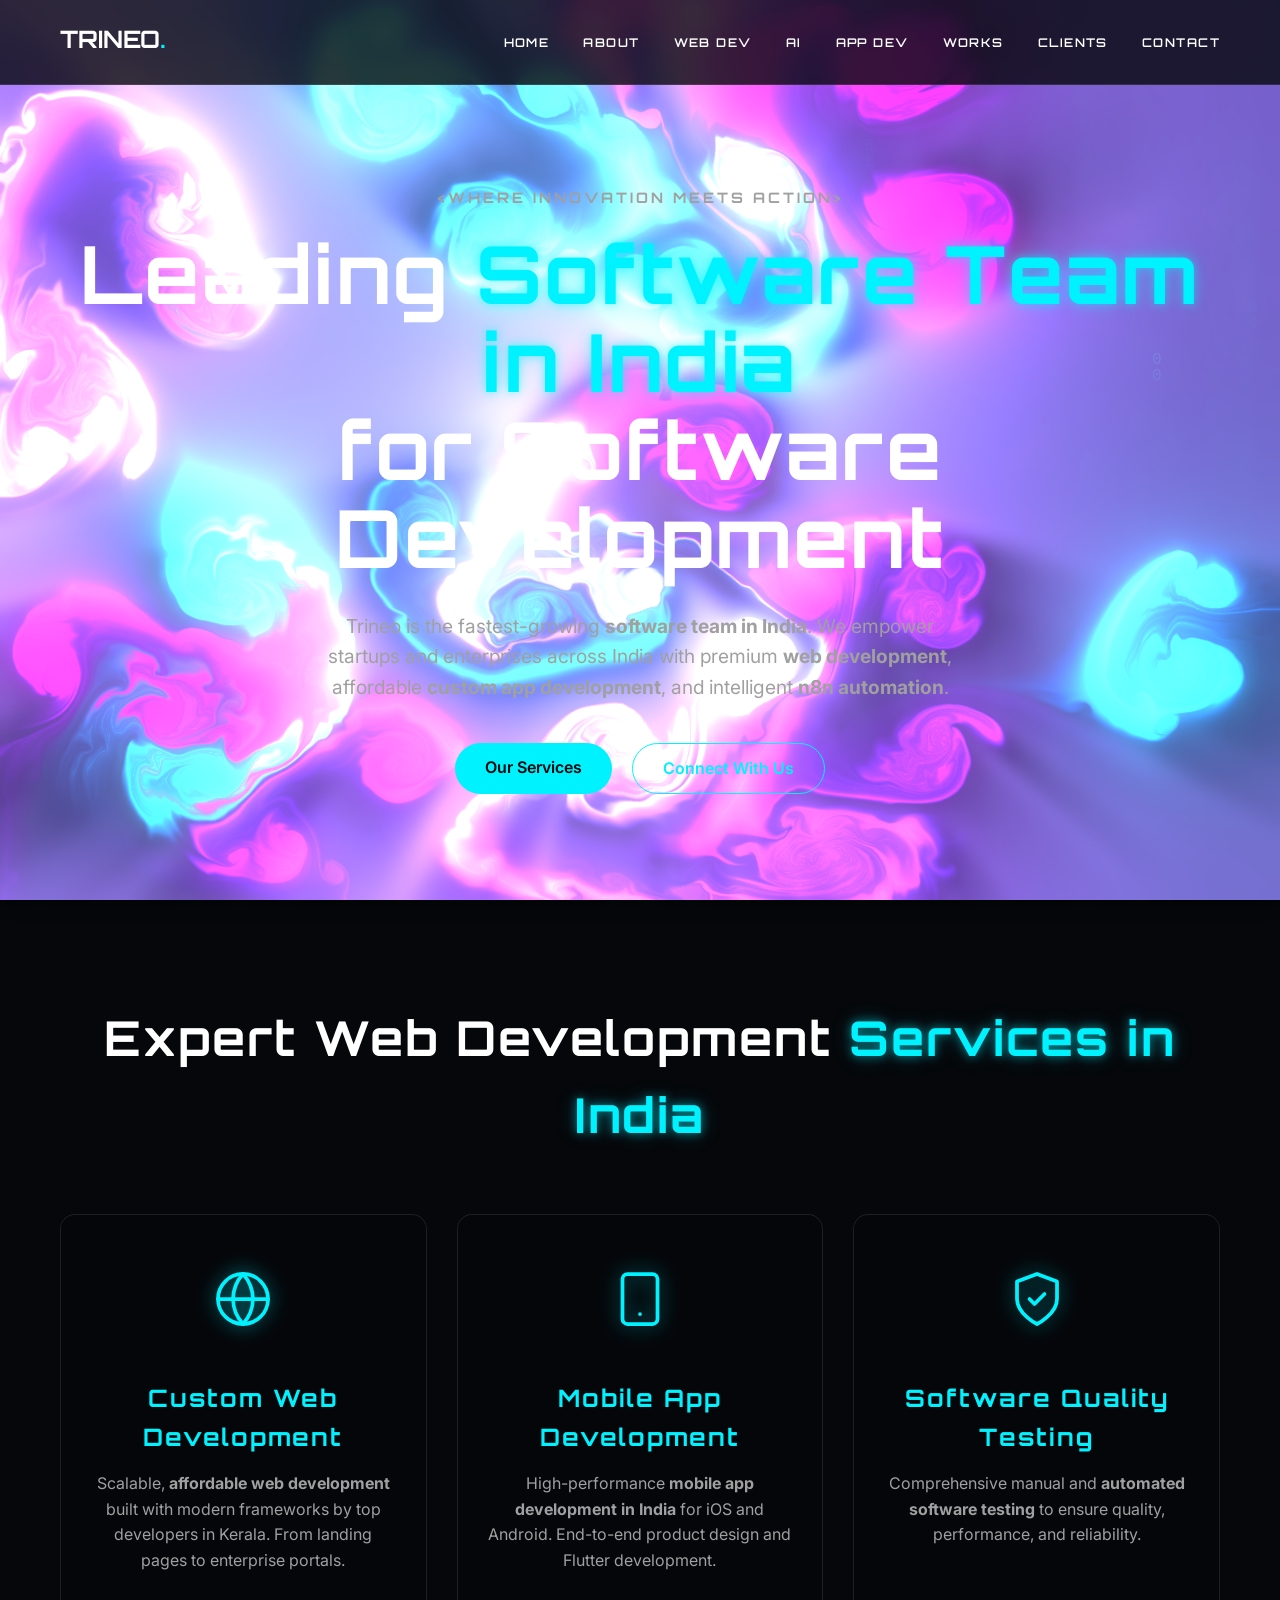
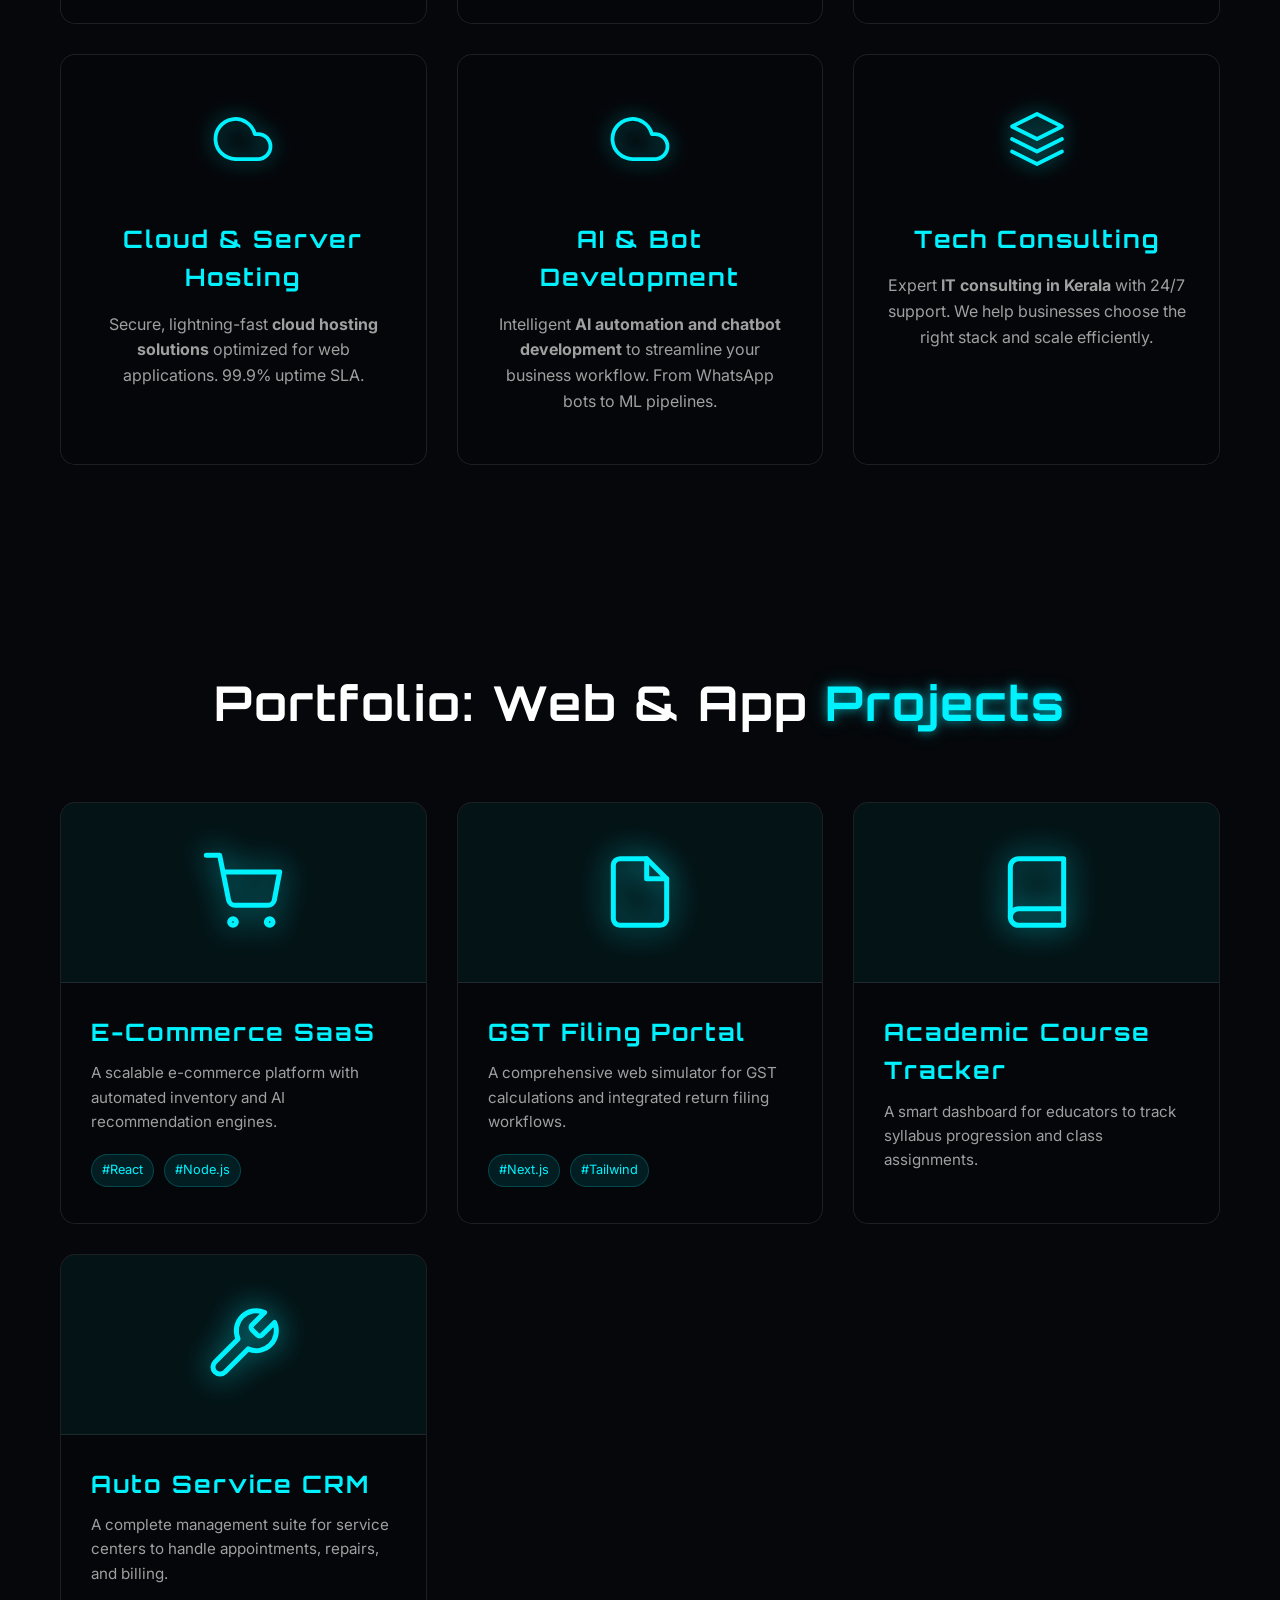
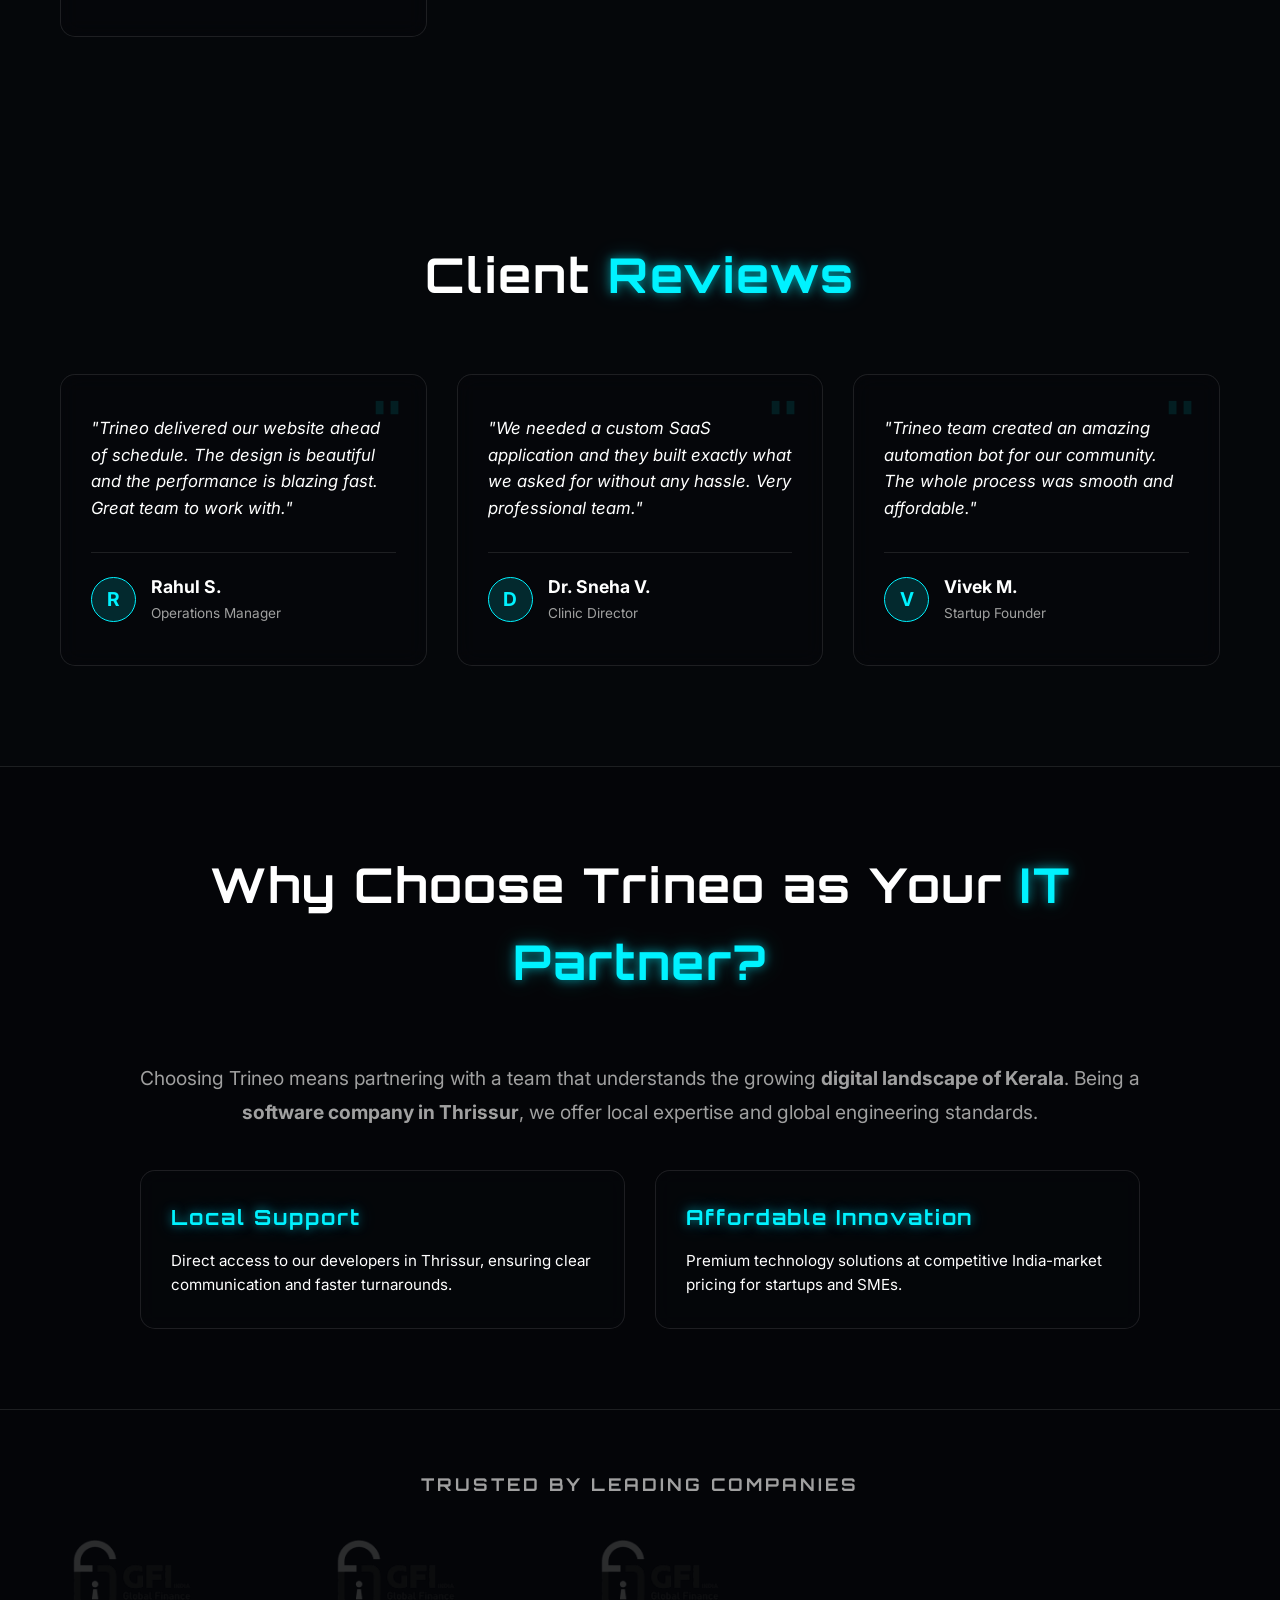
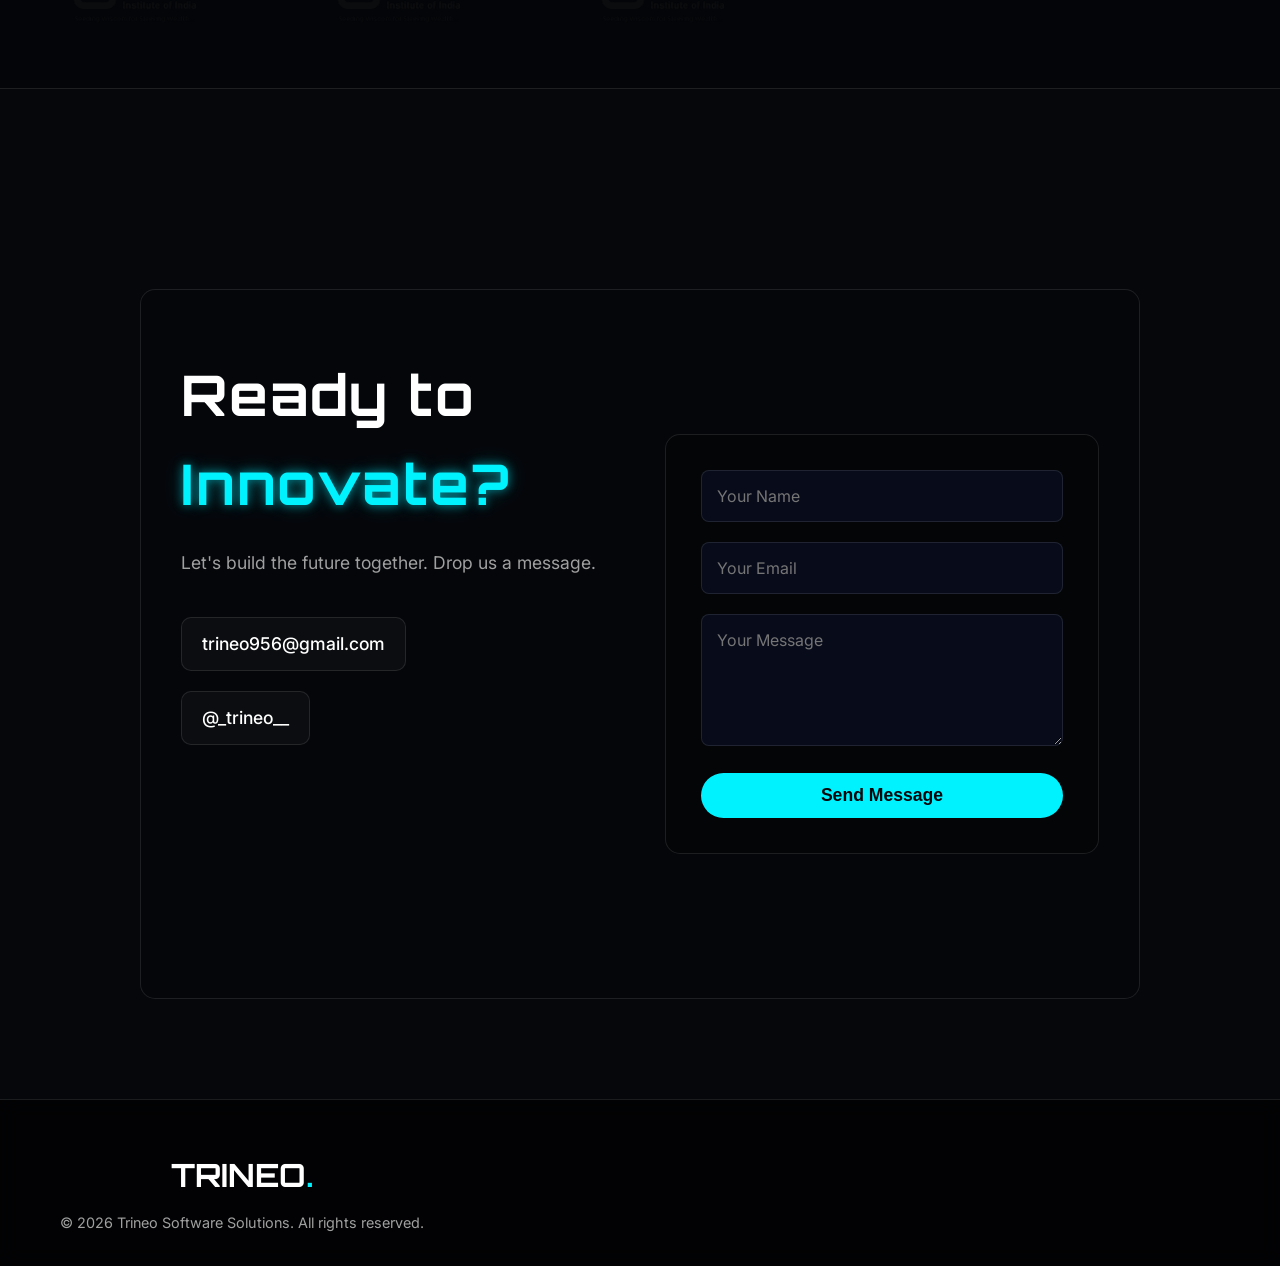
==== commit fe029699: "chore: resolve merge conflict in index.html and enable PWA service worker" ====
--- a/index.html
+++ b/index.html
@@ -5,6 +5,7 @@
     <meta charset="UTF-8">
     <meta name="viewport" content="width=device-width, initial-scale=1.0">
     <!-- Favicon -->
+    <link rel="icon" href="/favicon.png" type="image/png">
     <link rel="icon" type="image/png" href="img/Official%20logo.png">
     <link rel="apple-touch-icon" href="img/Official%20logo.png">
     <link rel="manifest" href="manifest.json">
@@ -404,5 +405,17 @@
     </footer>
 
     <script src="script.min.js" defer></script>
+
+    <!-- PWA Service Worker Registration -->
+    <script>
+      if ('serviceWorker' in navigator) {
+        window.addEventListener('load', () => {
+          navigator.serviceWorker.register('/sw.js')
+            .then(reg => console.log('Trineo SW registered:', reg.scope))
+            .catch(err => console.log('SW error:', err));
+        });
+      }
+    </script>
 </body>
-</html>+
+</html>
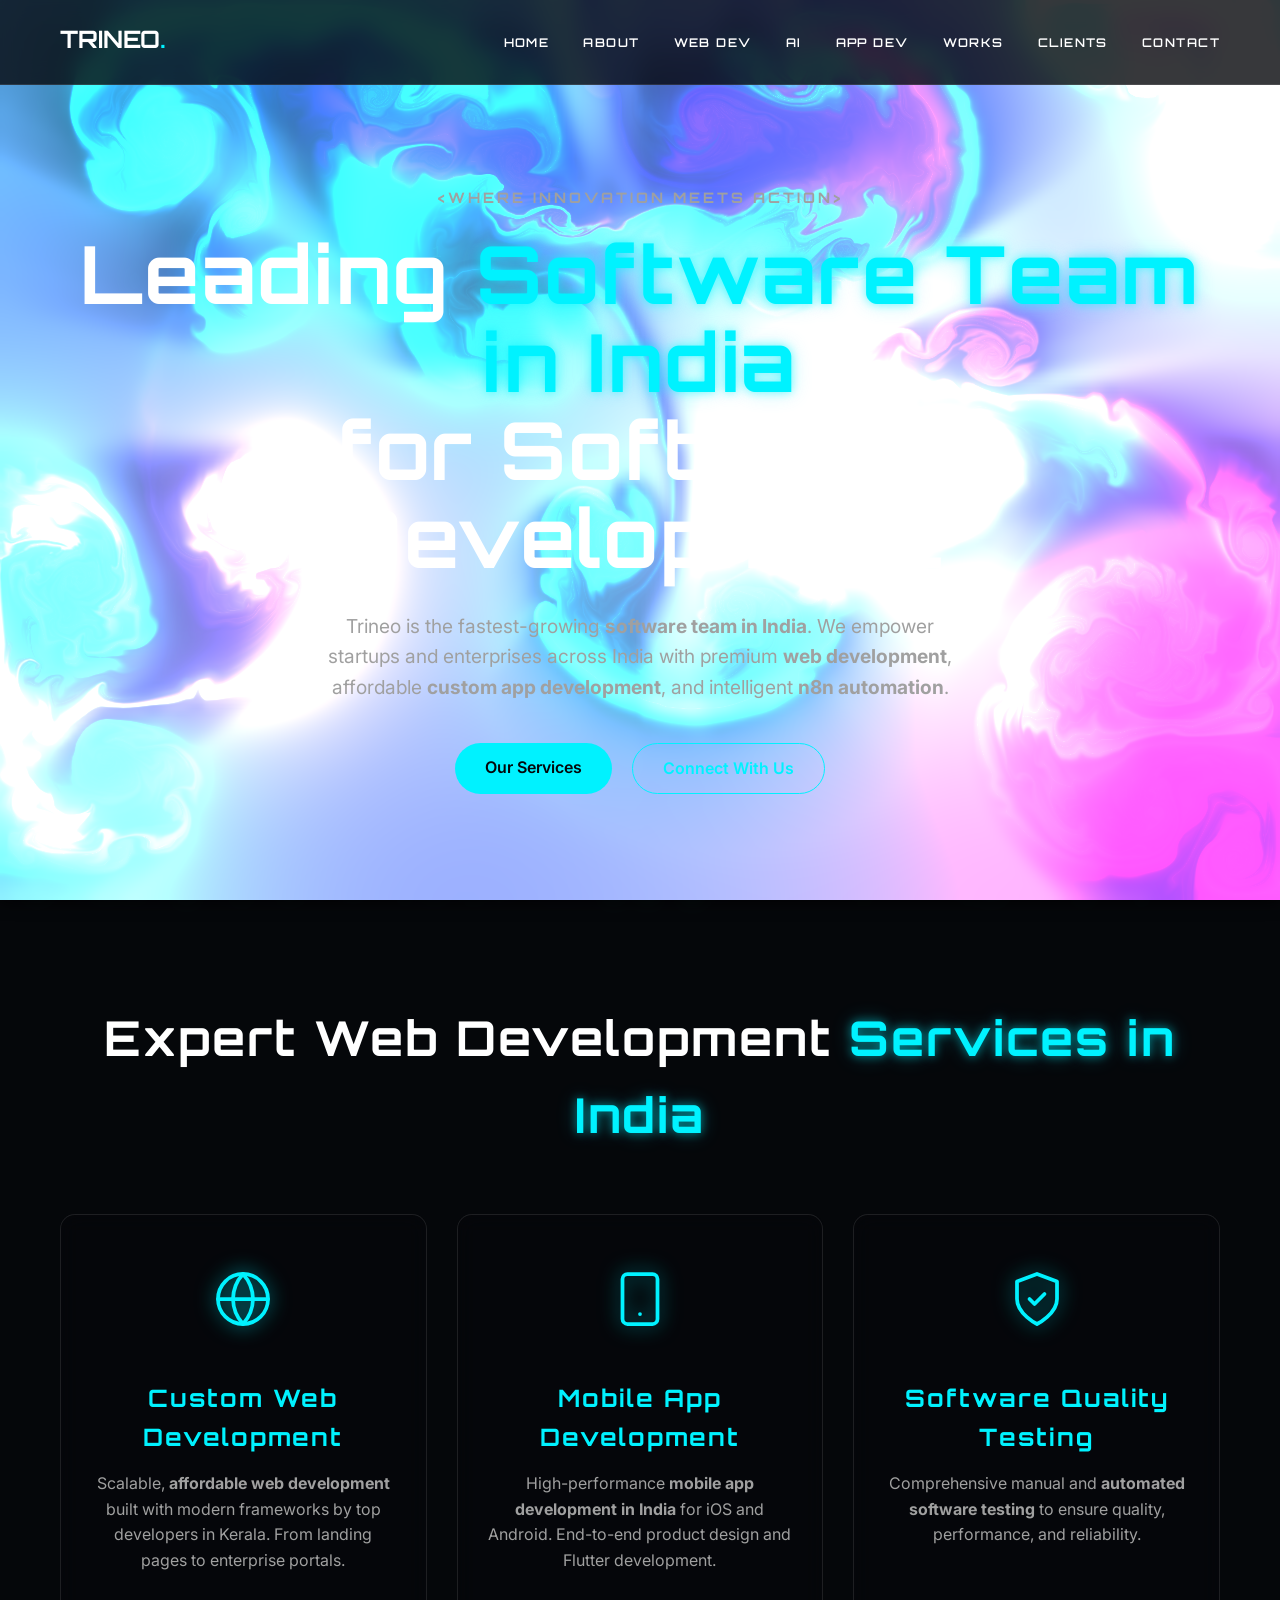
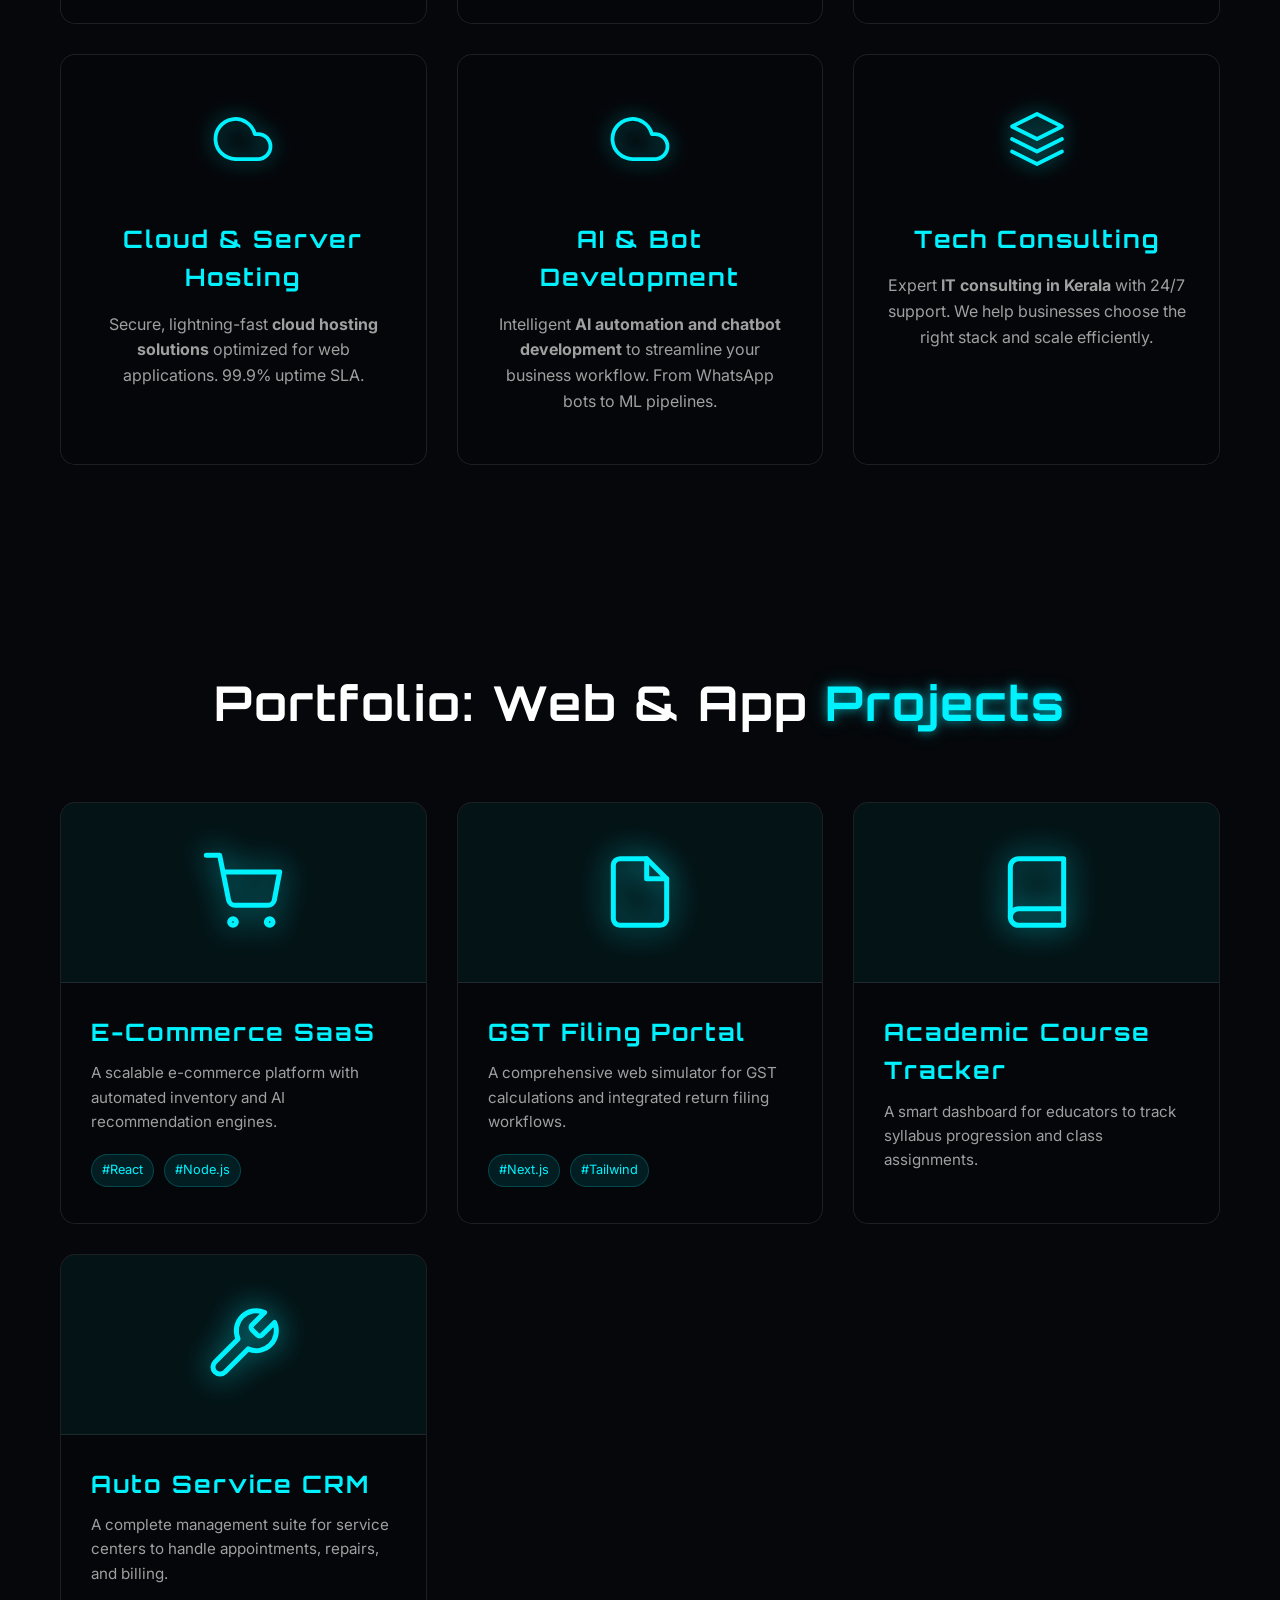
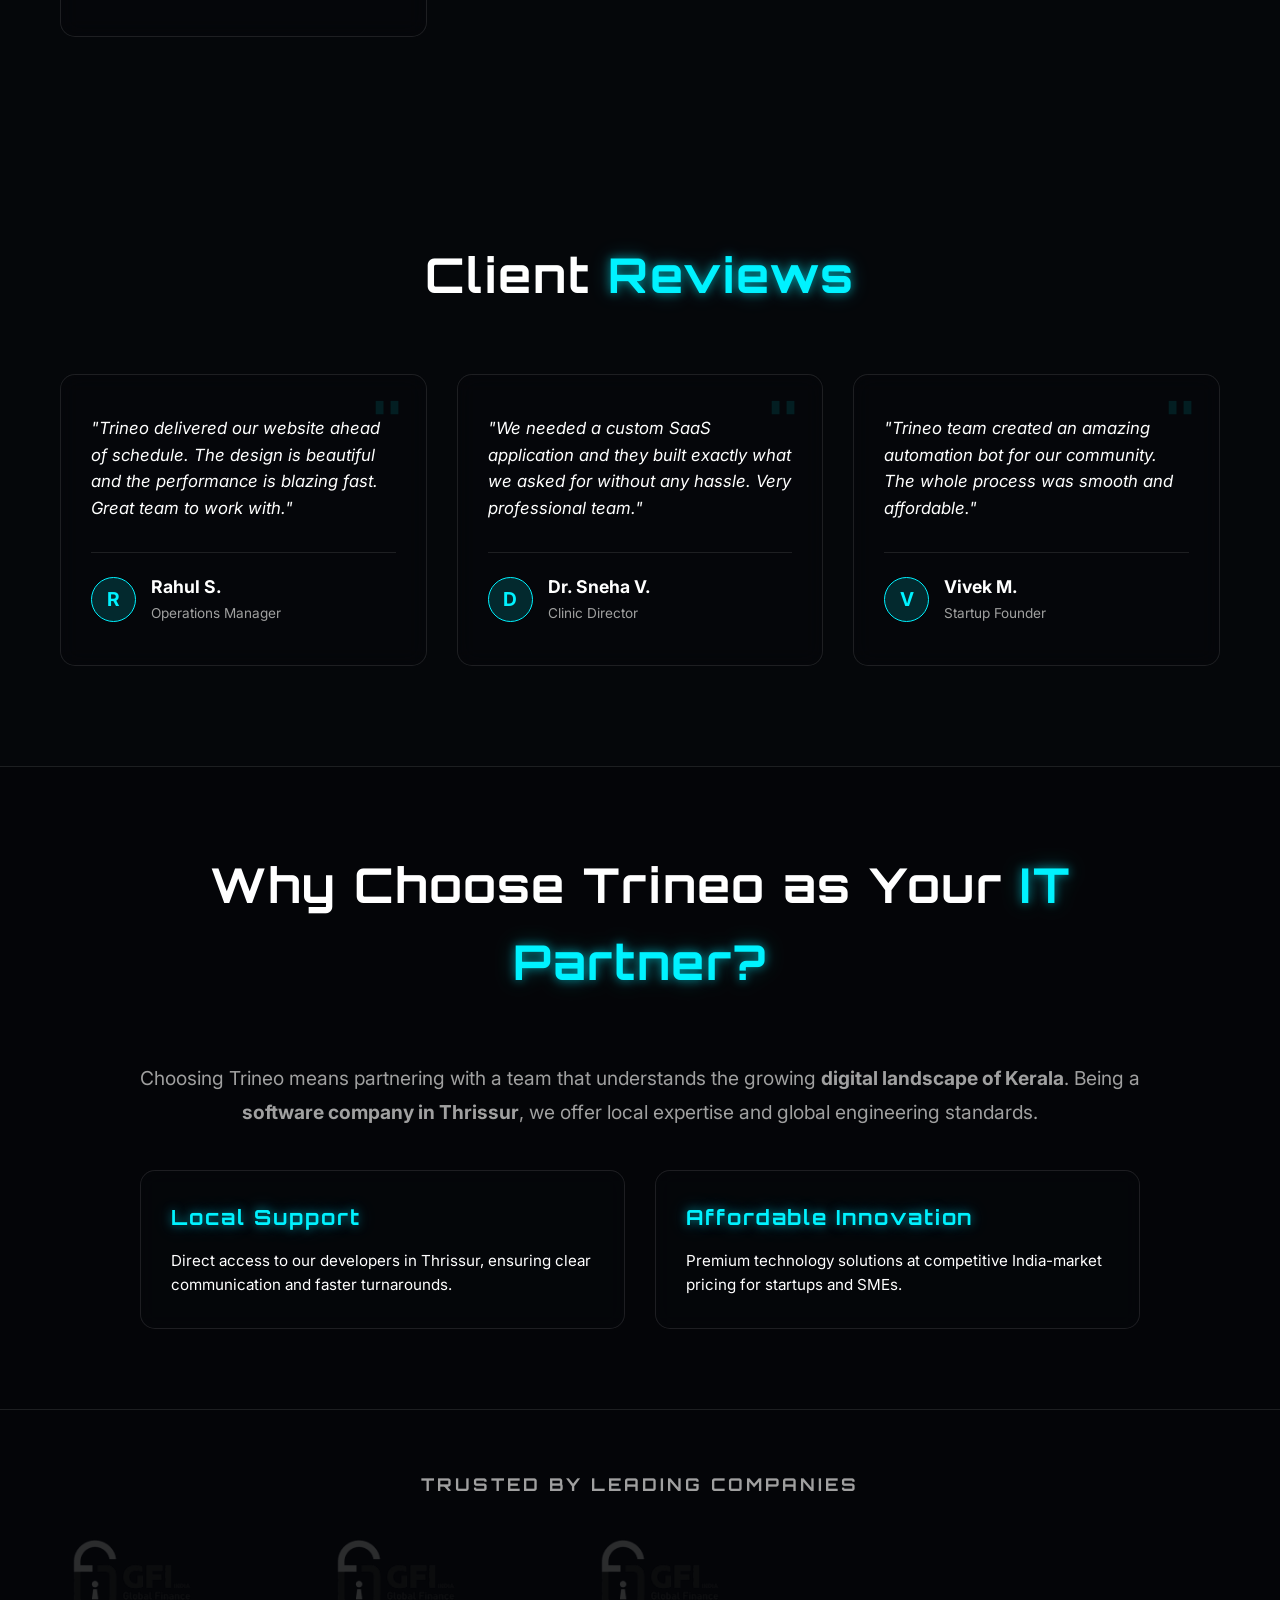
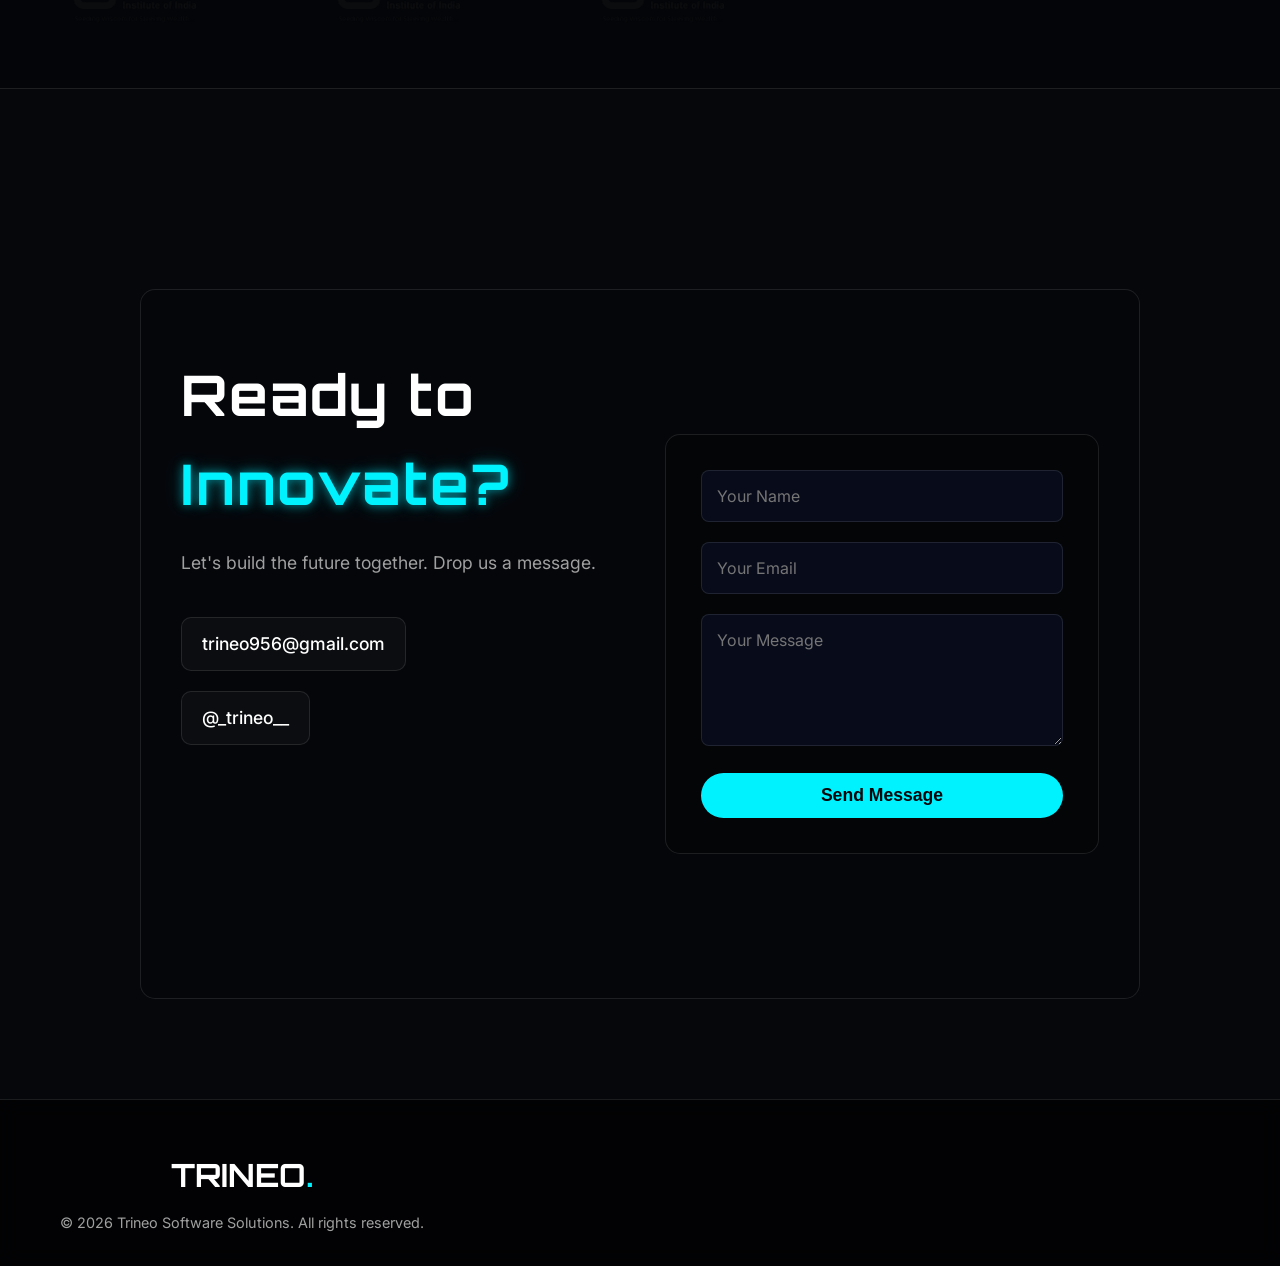
==== commit 0eb60ee3: "feat: prioritize branding logo in SEO and meta tags to fix search snippet display" ====
--- a/index.html
+++ b/index.html
@@ -26,21 +26,18 @@
     
     <!-- Open Graph Tags -->
     <meta property="og:locale" content="en_IN">
-    <meta property="og:title" content="Trineo | Leading Software & Web Development in Kerala">
-    <meta property="og:description" content="Build premium custom web apps, SaaS tools, and AI solutions with Kerala's fastest-growing tech startup. Affordable excellence delivered globally.">
+    <meta property="og:title" content="Trineo | Web Development Company in Kerala">
+    <meta property="og:description" content="Top software & web development company in Kerala.">
     <meta property="og:url" content="https://trineo.in/">
-    <meta property="og:title" content="Web Development Kerala | Top Software Company in India - Trineo">
-    <meta property="og:description" content="Build premium custom web apps, n8n automations, and SaaS tools with Kerala's fastest-growing tech startup. Scale your business today.">
-    <meta property="og:image" content="https://trineo.in/bg.png">
     <meta property="og:site_name" content="Trineo Software Solutions">
     <meta property="og:type" content="website">
-    <meta property="og:image" content="https://trineo.in/bg.png">
+    <meta property="og:image" content="https://trineo.in/img/Official%20logo.png">
     
     <!-- Twitter Cards -->
     <meta name="twitter:card" content="summary_large_image">
     <meta name="twitter:title" content="Top Software & Web Development Company in Kerala | Trineo">
     <meta name="twitter:description" content="Premium web development and custom SaaS development solutions delivered by top Indian developers.">
-    <meta name="twitter:image" content="https://trineo.in/bg.png">
+    <meta name="twitter:image" content="https://trineo.in/img/Official%20logo.png">
     <meta name="twitter:site" content="@_trineo__">
 
     <!-- Performance: Preconnect -->
@@ -59,7 +56,8 @@
         "@type": "Organization",
         "name": "Trineo Software Solutions",
         "url": "https://trineo.in/",
-        "logo": "https://trineo.in/img/Official%20logo.png",
+        "logo": "https://trineo.in/favicon.png",
+        "image": "https://trineo.in/img/Official%20logo.png",
         "contactPoint": {
           "@type": "ContactPoint",
           "email": "trineo956@gmail.com",
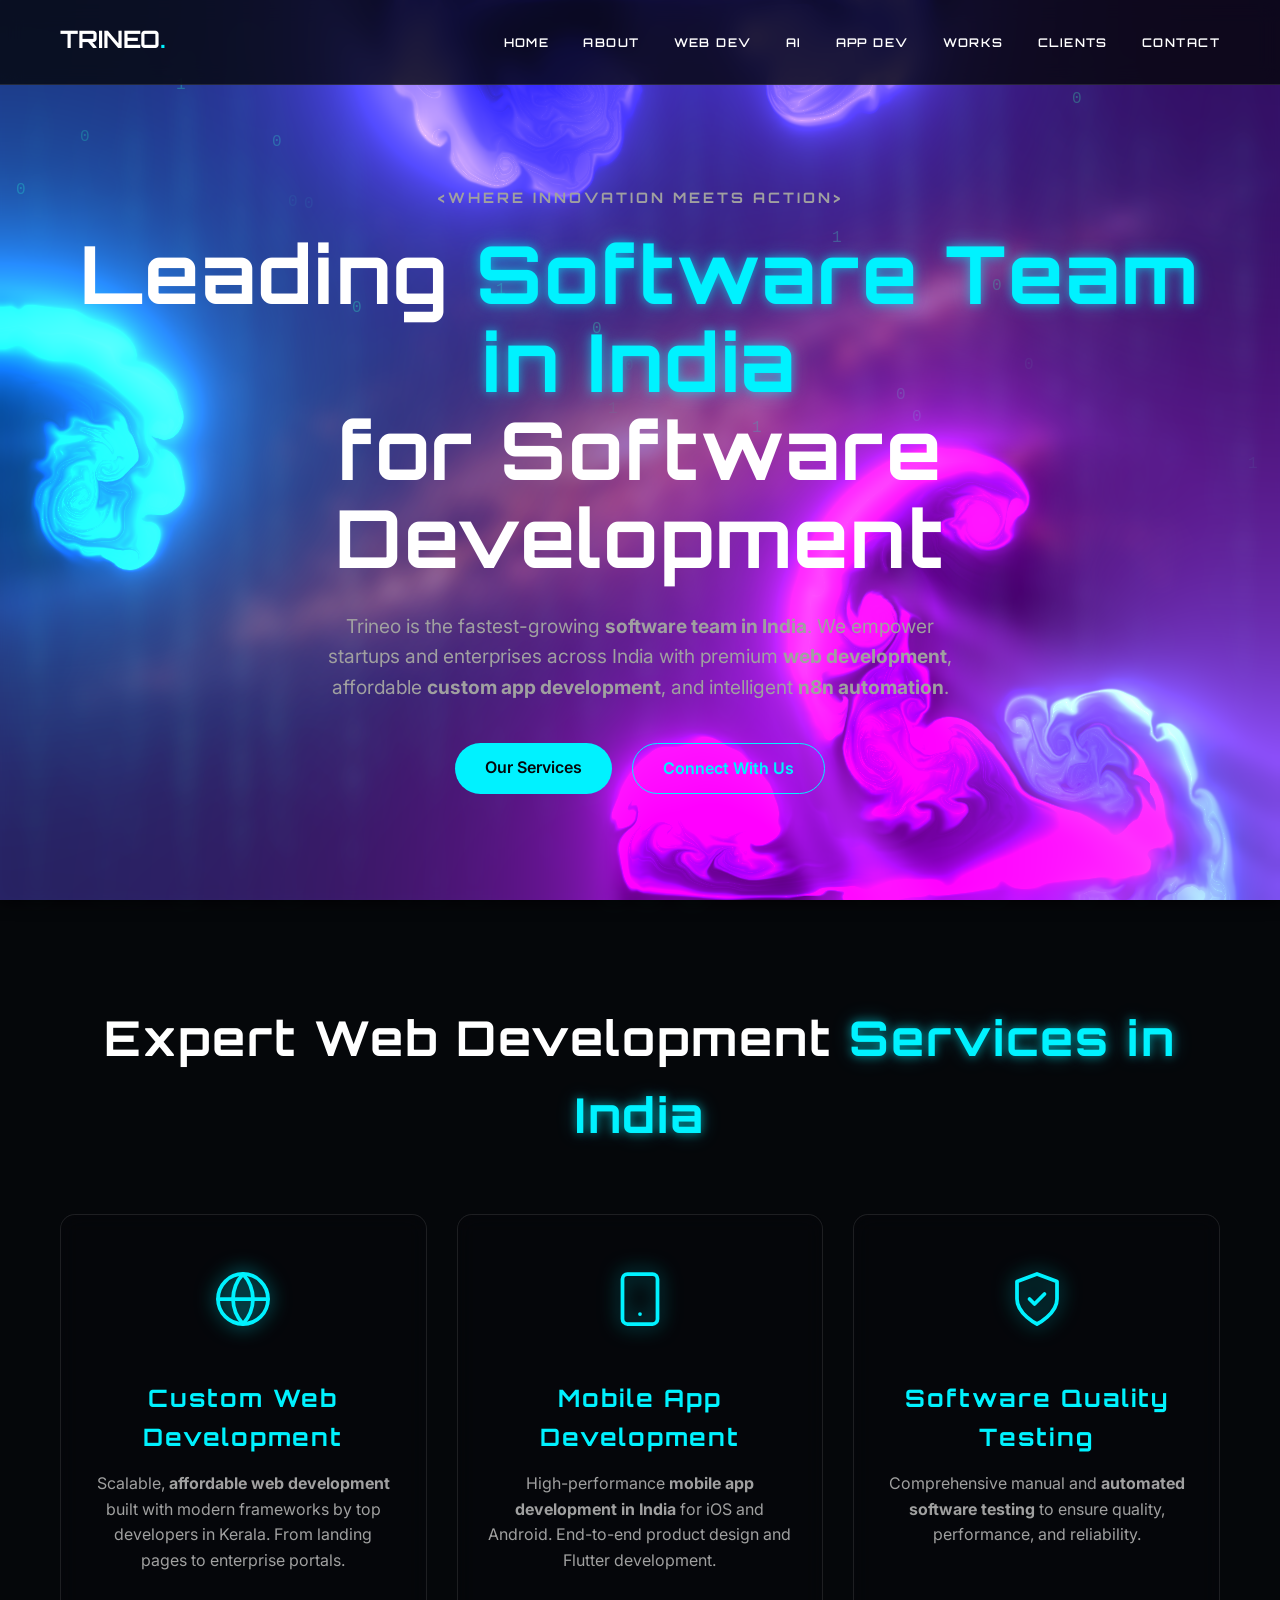
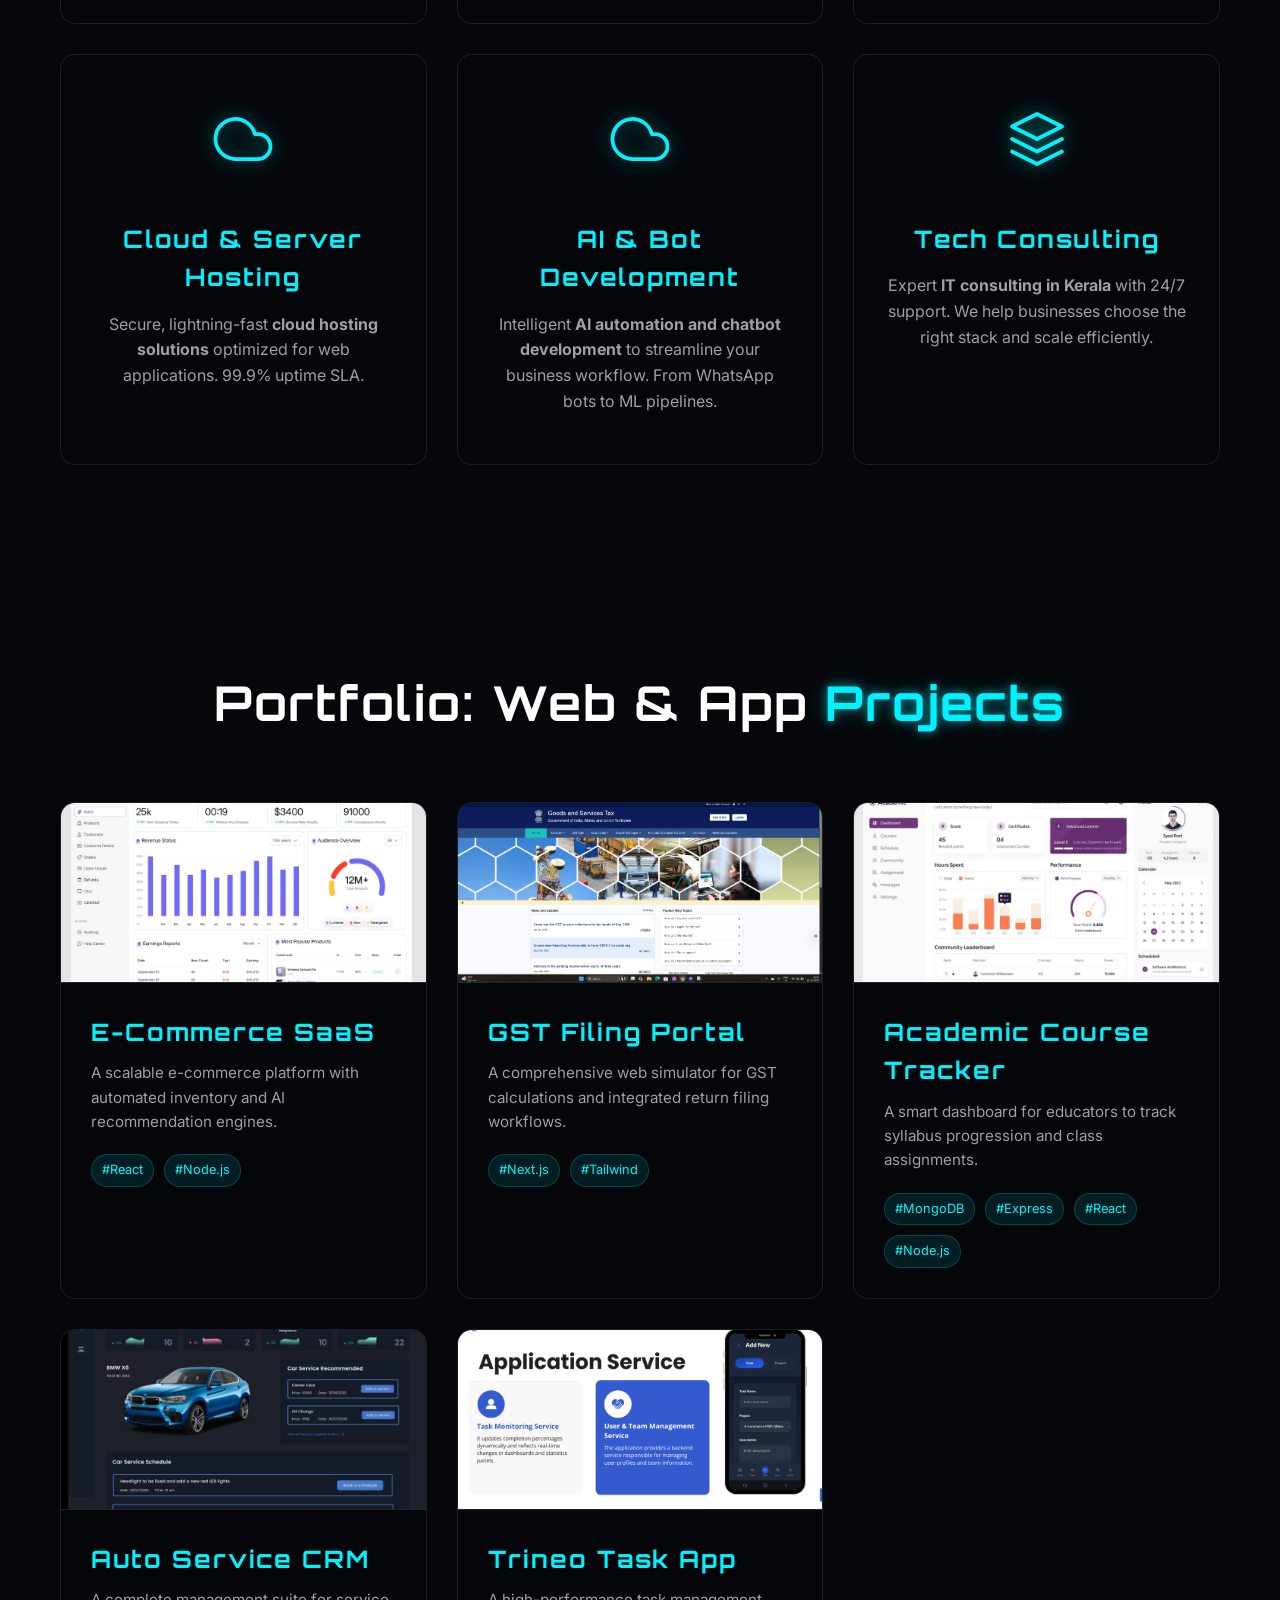
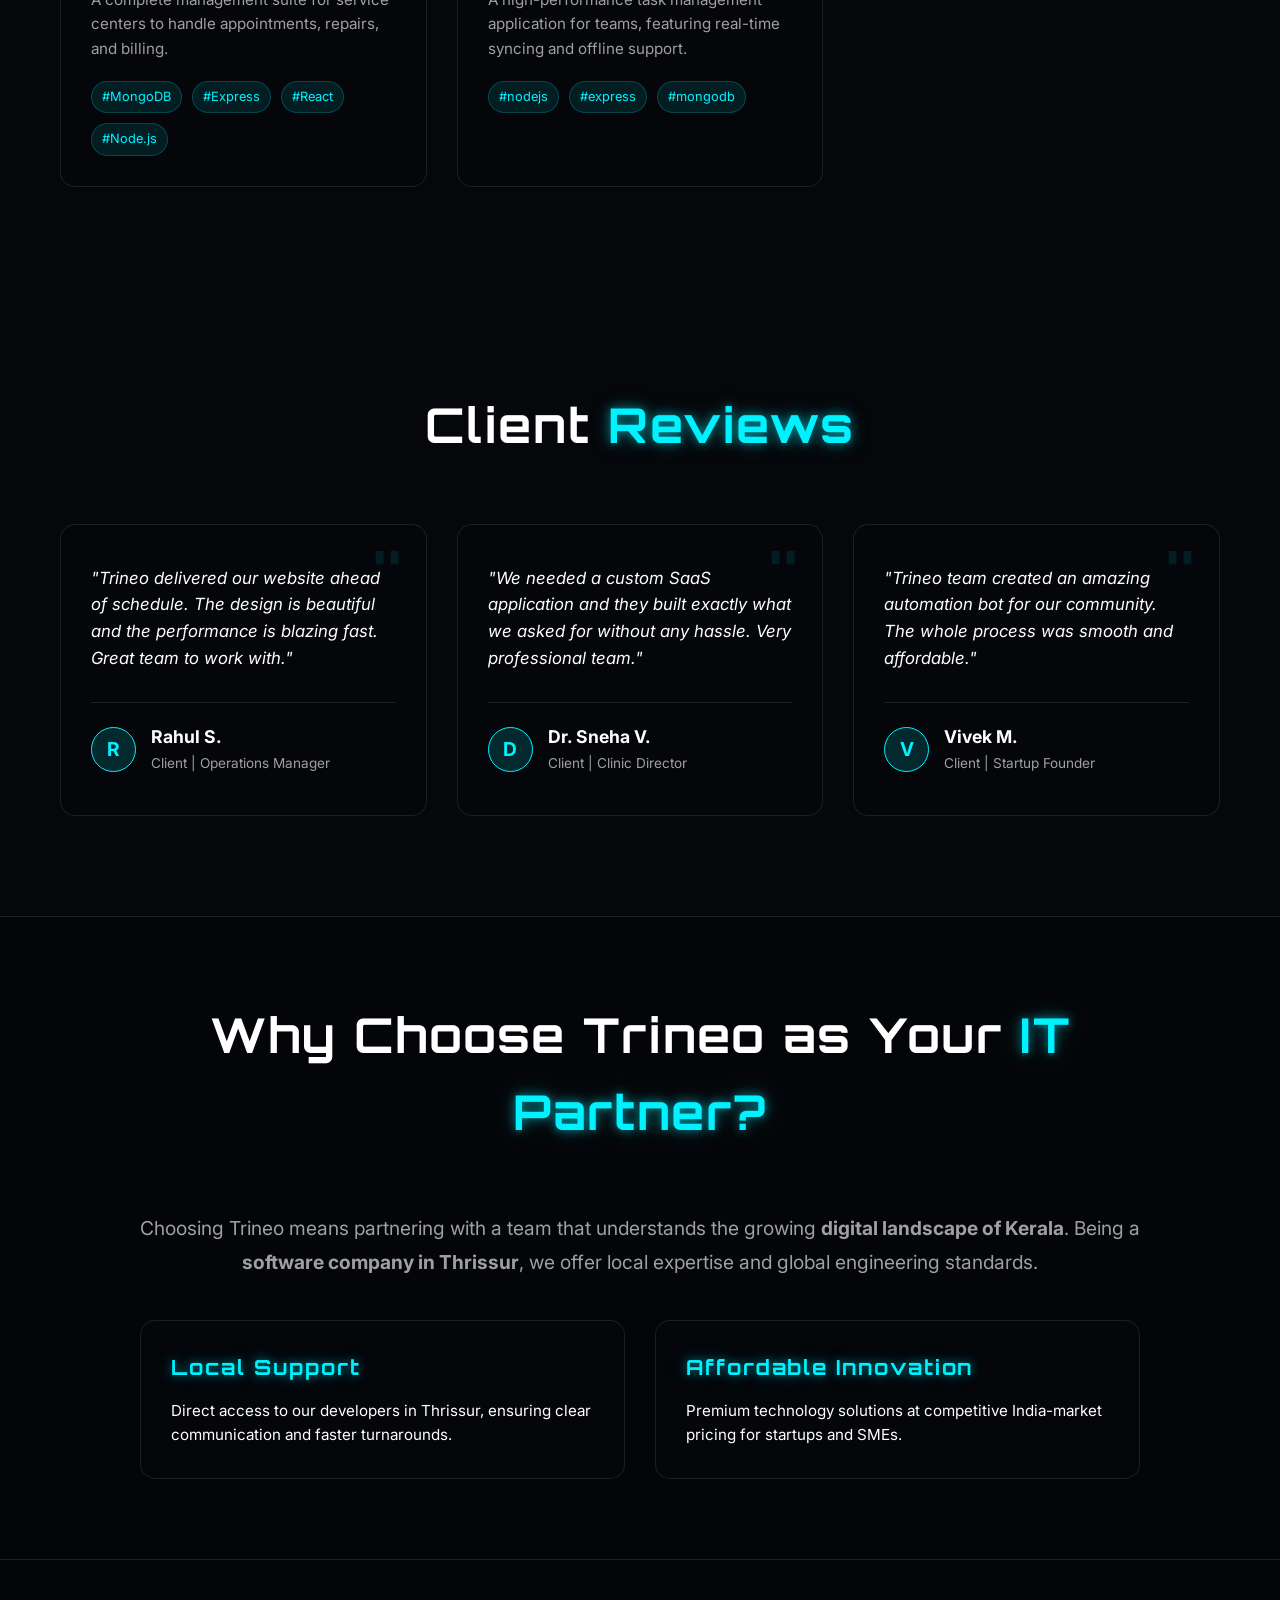
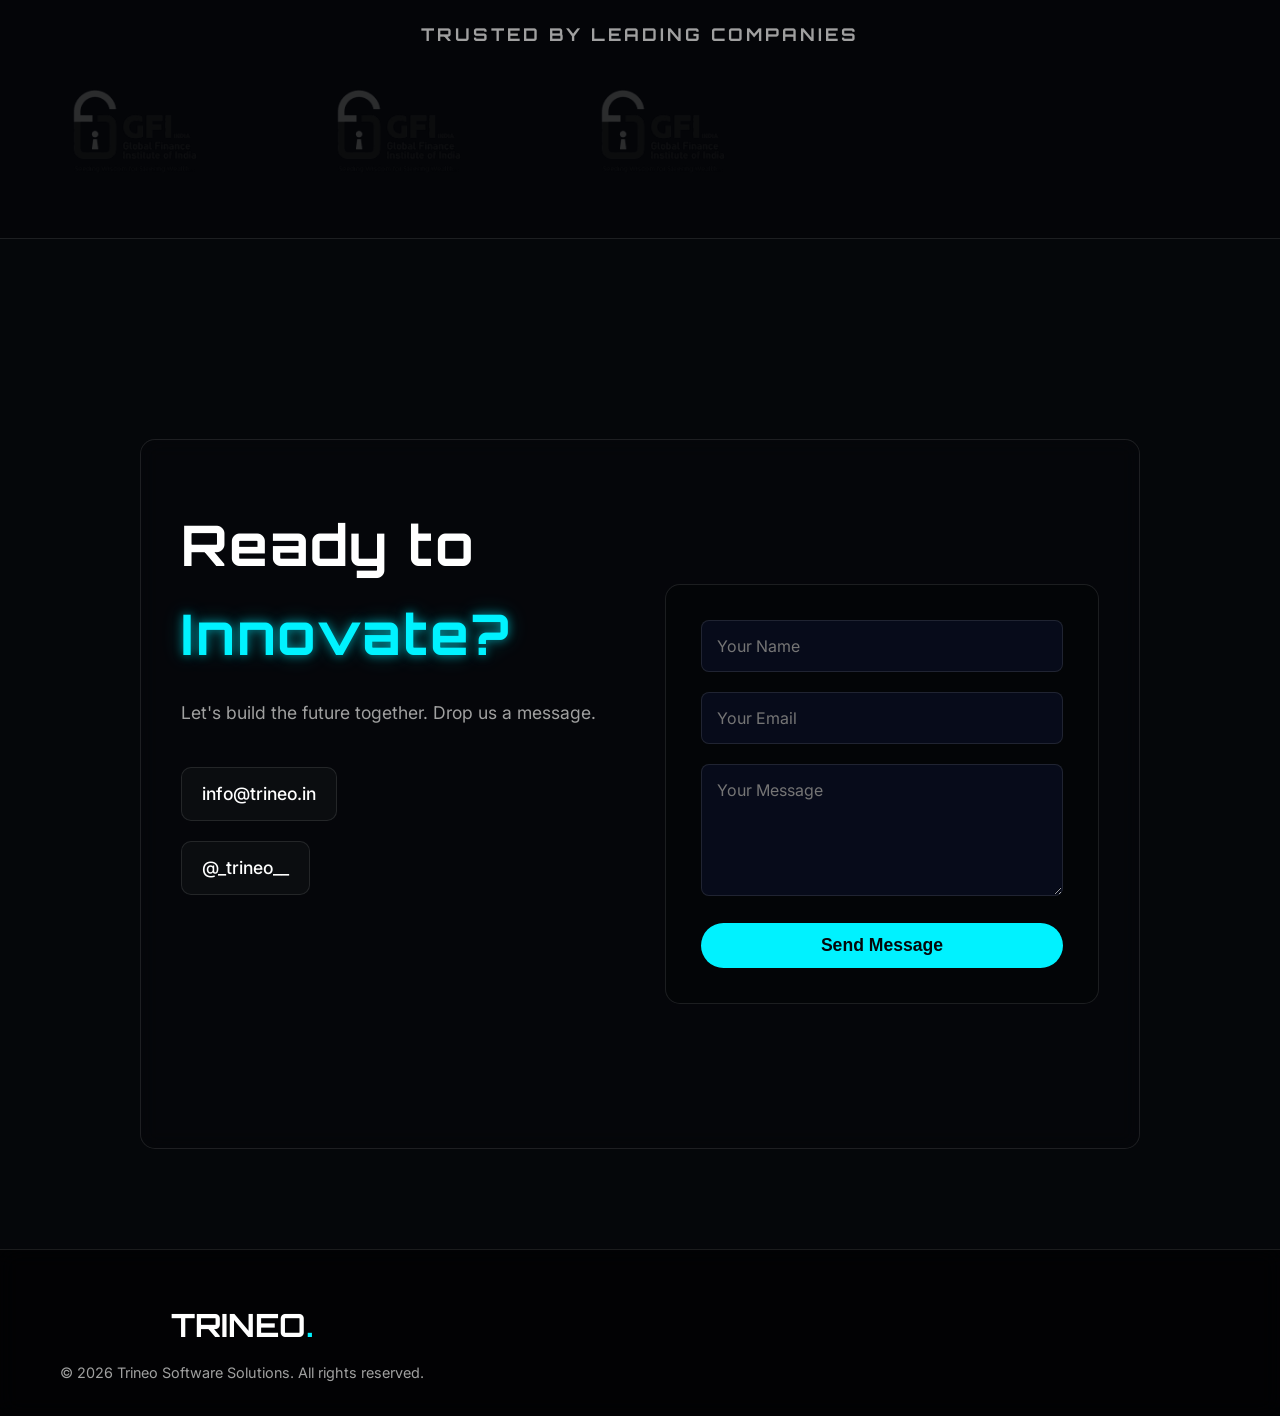
==== commit 79506faa: "Optimize portfolio: SEO-friendly image filenames, alt text, MERN tags, and fixed slider logic" ====
--- a/index.html
+++ b/index.html
@@ -6,8 +6,8 @@
     <meta name="viewport" content="width=device-width, initial-scale=1.0">
     <!-- Favicon -->
     <link rel="icon" href="/favicon.png" type="image/png">
-    <link rel="icon" type="image/png" href="img/Official%20logo.png">
-    <link rel="apple-touch-icon" href="img/Official%20logo.png">
+    <link rel="icon" type="image/png" href="img/trineo-official-logo.png">
+    <link rel="apple-touch-icon" href="img/trineo-official-logo.png">
     <link rel="manifest" href="manifest.json">
 
     <!-- PWA Mobile Native Meta Tags -->
@@ -20,6 +20,7 @@
     
     <title>Trineo | Top Software & Web Development Company in Kerala</title>
     <meta name="description" content="Trineo is Kerala's fastest-growing software company specializing in premium Web Development, SaaS products, and AI solutions. Affordable tech excellence in Thrissur, India.">
+    <meta name="author" content="Anal (Founder)">
     <meta name="keywords" content="software company Kerala, web development India, best web developers Thrissur, SaaS development company India, custom AI applications, tech startup Kerala">
     <meta name="robots" content="index, follow, max-snippet:-1, max-image-preview:large, max-video-preview:-1">
     <link rel="canonical" href="https://trineo.in/">
@@ -31,20 +32,20 @@
     <meta property="og:url" content="https://trineo.in/">
     <meta property="og:site_name" content="Trineo Software Solutions">
     <meta property="og:type" content="website">
-    <meta property="og:image" content="https://trineo.in/img/Official%20logo.png">
+    <meta property="og:image" content="https://trineo.in/img/trineo-official-logo.png">
     
     <!-- Twitter Cards -->
     <meta name="twitter:card" content="summary_large_image">
     <meta name="twitter:title" content="Top Software & Web Development Company in Kerala | Trineo">
     <meta name="twitter:description" content="Premium web development and custom SaaS development solutions delivered by top Indian developers.">
-    <meta name="twitter:image" content="https://trineo.in/img/Official%20logo.png">
+    <meta name="twitter:image" content="https://trineo.in/img/trineo-official-logo.png">
     <meta name="twitter:site" content="@_trineo__">
 
     <!-- Performance: Preconnect -->
     <link rel="preconnect" href="https://fonts.googleapis.com">
     <link rel="preconnect" href="https://fonts.gstatic.com" crossorigin>
 
-    <link rel="stylesheet" href="style.min.css">
+    <link rel="stylesheet" href="style.css">
     <!-- Google Fonts -->
     <link href="https://fonts.googleapis.com/css2?family=Inter:wght@400;600&family=Orbitron:wght@400;700&family=Space+Grotesk:wght@300;500&display=swap" rel="stylesheet">
 
@@ -55,16 +56,34 @@
         "@context": "https://schema.org",
         "@type": "Organization",
         "name": "Trineo Software Solutions",
+        "legalName": "Trineo Software Solutions Kerala",
         "url": "https://trineo.in/",
         "logo": "https://trineo.in/favicon.png",
-        "image": "https://trineo.in/img/Official%20logo.png",
+        "image": "https://trineo.in/img/trineo-official-logo.png",
         "contactPoint": {
           "@type": "ContactPoint",
-          "email": "trineo956@gmail.com",
+          "email": "info@trineo.in",
           "contactType": "customer service"
         },
         "sameAs": [
           "https://www.instagram.com/_trineo__"
+        ],
+        "founder": [
+          {
+            "@type": "Person",
+            "name": "Anal",
+            "jobTitle": "Founder & Lead Developer"
+          },
+          {
+            "@type": "Person",
+            "name": "Noel",
+            "jobTitle": "Co-founder & Marketing"
+          },
+          {
+            "@type": "Person",
+            "name": "Fayiz",
+            "jobTitle": "Co-founder & System Analyst"
+          }
         ]
       },
       {
@@ -241,7 +260,7 @@
                 <div class="projects-grid">
                     <div class="project-card glass-card">
                         <div class="project-image">
-                            <svg width="80" height="80" viewBox="0 0 24 24" fill="none" stroke="var(--primary-color)" stroke-width="1.5" stroke-linecap="round" stroke-linejoin="round" style="filter: drop-shadow(0px 0px 15px rgba(0,242,255,0.8));"><circle cx="9" cy="21" r="1"></circle><circle cx="20" cy="21" r="1"></circle><path d="M1 1h4l2.68 13.39a2 2 0 0 0 2 1.61h9.72a2 2 0 0 0 2-1.61L23 6H6"></path></svg>
+                            <img src="img/ecommerce-saas-dashboard-trineo.png" alt="E-Commerce SaaS Dashboard Trineo - Automated Inventory Platform" loading="lazy">
                         </div>
                         <div class="project-content">
                             <h3>E-Commerce SaaS</h3>
@@ -251,7 +270,7 @@
                     </div>
                     <div class="project-card glass-card">
                         <div class="project-image">
-                            <svg width="80" height="80" viewBox="0 0 24 24" fill="none" stroke="var(--primary-color)" stroke-width="1.5" stroke-linecap="round" stroke-linejoin="round" style="filter: drop-shadow(0px 0px 15px rgba(0,242,255,0.8));"><path d="M14 2H6a2 2 0 0 0-2 2v16a2 2 0 0 0 2 2h12a2 2 0 0 0 2-2V8z"></path><polyline points="14 2 14 8 20 8"></polyline></svg>
+                            <img src="img/gst-filing-portal-ui-india.png" alt="GST Filing Portal UI India - Tax Calculator and Return Filing Suite" loading="lazy">
                         </div>
                         <div class="project-content">
                             <h3>GST Filing Portal</h3>
@@ -261,20 +280,37 @@
                     </div>
                     <div class="project-card glass-card">
                         <div class="project-image">
-                            <svg width="80" height="80" viewBox="0 0 24 24" fill="none" stroke="var(--primary-color)" stroke-width="1.5" stroke-linecap="round" stroke-linejoin="round" style="filter: drop-shadow(0px 0px 15px rgba(0,242,255,0.8));"><path d="M4 19.5A2.5 2.5 0 0 1 6.5 17H20"></path><path d="M6.5 2H20v20H6.5A2.5 2.5 0 0 1 4 19.5v-15A2.5 2.5 0 0 1 6.5 2z"></path></svg>
+                            <img src="img/academic.png" alt="Academic Course Tracker Dashboard - Education Syllabus Management" loading="lazy">
                         </div>
                         <div class="project-content">
                             <h3>Academic Course Tracker</h3>
                             <p>A smart dashboard for educators to track syllabus progression and class assignments.</p>
+                            <div class="tech-stack"><span>#MongoDB</span><span>#Express</span><span>#React</span><span>#Node.js</span></div>
                         </div>
                     </div>
                     <div class="project-card glass-card">
                         <div class="project-image">
-                            <svg width="80" height="80" viewBox="0 0 24 24" fill="none" stroke="var(--primary-color)" stroke-width="1.5" stroke-linecap="round" stroke-linejoin="round" style="filter: drop-shadow(0px 0px 15px rgba(0,242,255,0.8));"><path d="M14.7 6.3a1 1 0 0 0 0 1.4l1.6 1.6a1 1 0 0 0 1.4 0l3.77-3.77a6 6 0 0 1-7.94 7.94l-6.91 6.91a2.12 2.12 0 0 1-3-3l6.91-6.91a6 6 0 0 1 7.94-7.94l-3.76 3.76z"></path></svg>
+                            <img src="img/crm car.png" alt="Auto Service CRM Dashboard - Workshop Management System" loading="lazy">
                         </div>
                         <div class="project-content">
                             <h3>Auto Service CRM</h3>
                             <p>A complete management suite for service centers to handle appointments, repairs, and billing.</p>
+                            <div class="tech-stack"><span>#MongoDB</span><span>#Express</span><span>#React</span><span>#Node.js</span></div>
+                        </div>
+                    </div>
+                    <div class="project-card glass-card">
+                        <div class="project-image">
+                            <div class="slider-container">
+                                <img src="img/task-manager-app-kanban-1.png" alt="Task Manager App Kanban Dashboard - Trineo Productivity Tool" class="slide-img active">
+                                <img src="img/task-manager-app-kanban-2.png" alt="Task Manager App Management View" class="slide-img">
+                                <img src="img/task-manager-app-kanban-3.png" alt="Task Manager App Mobile Interface" class="slide-img">
+                                <img src="img/task-manager-app-kanban-4.png" alt="Task Manager App Settings Panel" class="slide-img">
+                            </div>
+                        </div>
+                        <div class="project-content">
+                            <h3>Trineo Task App</h3>
+                            <p>A high-performance task management application for teams, featuring real-time syncing and offline support.</p>
+                            <div class="tech-stack"><span>#nodejs</span><span>#express</span><span>#mongodb</span></div>
                         </div>
                     </div>
                 </div>
@@ -292,7 +328,7 @@
                             <div class="client-avatar">R</div>
                             <div class="client-details">
                                 <h4>Rahul S.</h4>
-                                <p>Operations Manager</p>
+                                <p>Client | Operations Manager</p>
                             </div>
                         </div>
                     </div>
@@ -303,7 +339,7 @@
                             <div class="client-avatar">D</div>
                             <div class="client-details">
                                 <h4>Dr. Sneha V.</h4>
-                                <p>Clinic Director</p>
+                                <p>Client | Clinic Director</p>
                             </div>
                         </div>
                     </div>
@@ -314,7 +350,7 @@
                             <div class="client-avatar">V</div>
                             <div class="client-details">
                                 <h4>Vivek M.</h4>
-                                <p>Startup Founder</p>
+                                <p>Client | Startup Founder</p>
                             </div>
                         </div>
                     </div>
@@ -347,13 +383,13 @@
             <h3 class="marquee-title">Trusted By Leading Companies</h3>
             <div class="marquee-container">
                 <div class="marquee-track">
-                    <img src="img/Screenshot_2026-04-09_220926-removebg-preview.png" class="marquee-logo" alt="ScaleCart E-Commerce Logo" width="150" height="60">
-                    <img src="img/Screenshot_2026-04-09_220926-removebg-preview.png" class="marquee-logo" alt="MedPulse Clinics Logo" width="150" height="60">
-                    <img src="img/Screenshot_2026-04-09_220926-removebg-preview.png" class="marquee-logo" alt="EduTrack Academy Logo" width="150" height="60">
-                    <img src="img/Screenshot_2026-04-09_220926-removebg-preview.png" class="marquee-logo" alt="TechFlow Solutions Logo" width="150" height="60">
+                    <img src="img/trineo-client-logo-placeholder.png" class="marquee-logo" alt="ScaleCart E-Commerce Logo" width="150" height="60">
+                    <img src="img/trineo-client-logo-placeholder.png" class="marquee-logo" alt="MedPulse Clinics Logo" width="150" height="60">
+                    <img src="img/trineo-client-logo-placeholder.png" class="marquee-logo" alt="EduTrack Academy Logo" width="150" height="60">
+                    <img src="img/trineo-client-logo-placeholder.png" class="marquee-logo" alt="TechFlow Solutions Logo" width="150" height="60">
                     <!-- Duplicate Set for continuous loop -->
-                    <img src="img/Screenshot_2026-04-09_220926-removebg-preview.png" class="marquee-logo" alt="ScaleCart Partner" width="150" height="60">
-                    <img src="img/Screenshot_2026-04-09_220926-removebg-preview.png" class="marquee-logo" alt="MedPulse Partner" width="150" height="60">
+                    <img src="img/trineo-client-logo-placeholder.png" class="marquee-logo" alt="ScaleCart Partner" width="150" height="60">
+                    <img src="img/trineo-client-logo-placeholder.png" class="marquee-logo" alt="MedPulse Partner" width="150" height="60">
                 </div>
             </div>
         </section>
@@ -366,7 +402,7 @@
                             <h2>Ready to <span class="neon-text">Innovate?</span></h2>
                             <p>Let's build the future together. Drop us a message.</p>
                             <div class="contact-info">
-                                <a href="mailto:trineo956@gmail.com" class="contact-item">trineo956@gmail.com</a>
+                                <a href="mailto:info@trineo.in" class="contact-item">info@trineo.in</a>
                                 <a href="https://www.instagram.com/_trineo__" target="_blank" class="contact-item">@_trineo__</a>
                                 <div class="map-embed" style="margin-top:15px; border-radius:10px; overflow:hidden;">
                                     <iframe src="https://maps.google.com/maps?q=Thrissur,%20Kerala&t=&z=13&ie=UTF8&iwloc=&output=embed" width="100%" height="150" style="border:0;" allowfullscreen="" loading="lazy"></iframe>
@@ -402,7 +438,7 @@
         </div>
     </footer>
 
-    <script src="script.min.js" defer></script>
+    <script src="script.js" defer></script>
 
     <!-- PWA Service Worker Registration -->
     <script>
--- a/style.css
+++ b/style.css
@@ -0,0 +1,855 @@
+:root {
+    --bg-color: #05070a;
+    --primary-color: #00f2ff;
+    --secondary-color: #0a1128;
+    --accent-color: #bc13fe;
+    --text-color: #ffffff;
+    --text-muted: #a0a0a0;
+    --glass-bg: rgba(255, 255, 255, 0.05);
+    --glass-bg-dark: rgba(5, 7, 10, 0.8);
+    --glass-border: rgba(255, 255, 255, 0.1);
+    --font-heading: 'Orbitron', 'Playfair Display', serif;
+    --font-body: 'Inter', 'Space Grotesk', sans-serif;
+    --neon-glow: 0 0 10px rgba(0, 242, 255, 0.5), 0 0 20px rgba(0, 242, 255, 0.3);
+}
+
+* {
+    margin: 0;
+    padding: 0;
+    box-sizing: border-box;
+    -webkit-tap-highlight-color: transparent; /* Remove grey tap flash on mobile */
+}
+
+html {
+    scroll-behavior: smooth;
+    -webkit-text-size-adjust: 100%; /* Prevent font scaling on rotation */
+    text-size-adjust: 100%;
+}
+
+body {
+    background-color: var(--bg-color);
+    color: var(--text-color);
+    font-family: var(--font-body);
+    line-height: 1.6;
+    overflow-x: hidden;
+    overscroll-behavior-y: none; /* Prevent pull-to-refresh ruining the fluid feel */
+    /* iOS safe area for notch/home bar */
+    padding-bottom: env(safe-area-inset-bottom);
+}
+
+h1,
+h2,
+h3 {
+    font-family: var(--font-heading);
+    letter-spacing: 2px;
+}
+
+.container {
+    max-width: 1200px;
+    margin: 0 auto;
+    padding: 0 20px;
+}
+
+#bg-image {
+    position: fixed;
+    top: 0;
+    left: 0;
+    width: 100vw;
+    height: 100vh;
+    background: url('bg.png') no-repeat center center/cover;
+    opacity: 1.0;
+    filter: brightness(0.7) contrast(1.1) blur(9px);
+    /* Reduced brightness and contrast */
+    z-index: -3;
+}
+
+#matrix-canvas {
+    position: fixed;
+    top: 0;
+    left: 0;
+    width: 100vw;
+    height: 100vh;
+    z-index: -2;
+    opacity: 0.6;
+    /* Adjust as needed */
+}
+
+#bg-canvas {
+    position: fixed;
+    top: 0;
+    left: 0;
+    width: 100vw;
+    height: 100vh;
+    z-index: -1;
+    background-color: transparent;
+    /* Make canvas background transparent */
+}
+
+/* ===========================
+   MOBILE-NATIVE TOUCH TARGETS
+=========================== */
+a, button, [role="button"] {
+    min-height: 44px; /* Apple HIG minimum tap target */
+    min-width: 44px;
+    touch-action: manipulation; /* Eliminate 300ms tap delay */
+}
+
+input, textarea, select {
+    font-size: 16px; /* Prevents iOS zoom on focus */
+    touch-action: manipulation;
+}
+
+.glass-card {
+    background: var(--glass-bg-dark);
+    backdrop-filter: blur(10px);
+    border: 1px solid var(--glass-border);
+    border-radius: 15px;
+    transition: transform 0.3s ease, border-color 0.3s ease;
+}
+
+.glass-card:hover {
+    transform: translateY(-10px);
+    border-color: var(--primary-color);
+}
+
+.neon-text {
+    color: var(--primary-color);
+    text-shadow: var(--neon-glow);
+}
+
+.btn {
+    display: inline-block;
+    padding: 12px 30px;
+    border-radius: 30px;
+    text-decoration: none;
+    font-weight: 600;
+    transition: all 0.3s ease;
+    cursor: pointer;
+    border: none;
+}
+
+.btn-primary {
+    background-color: var(--primary-color);
+    color: var(--bg-color);
+}
+
+.btn-primary:hover {
+    box-shadow: var(--neon-glow);
+    transform: scale(1.05);
+}
+
+/* Header & Nav */
+header {
+    padding: 20px 0;
+    position: fixed;
+    width: 100%;
+    top: 0;
+    z-index: 100;
+    background: rgba(5, 7, 10, 0.8);
+    backdrop-filter: blur(10px);
+    border-bottom: 1px solid var(--glass-border);
+}
+
+nav {
+    display: flex;
+    justify-content: space-between;
+    align-items: center;
+}
+
+.logo {
+    font-family: var(--font-heading);
+    font-size: 1.5rem;
+    font-weight: 700;
+    text-transform: uppercase;
+    color: #fff;
+}
+
+.logo span {
+    color: var(--primary-color);
+}
+
+.nav-links a {
+    color: var(--text-color);
+    text-decoration: none;
+    margin-left: 30px;
+    font-family: var(--font-heading);
+    font-size: 0.75rem;
+    font-weight: 600;
+    letter-spacing: 0.12em;
+    text-transform: uppercase;
+    position: relative;
+    padding-bottom: 4px;
+    transition: color 0.3s, text-shadow 0.3s;
+}
+
+/* Animated neon underline sweep on hover */
+.nav-links a::after {
+    content: '';
+    position: absolute;
+    bottom: 0;
+    left: 0;
+    width: 0%;
+    height: 2px;
+    background: var(--primary-color);
+    box-shadow: 0 0 8px var(--primary-color);
+    border-radius: 2px;
+    transition: width 0.3s ease;
+}
+
+.nav-links a:hover::after,
+.nav-links a.active::after {
+    width: 100%;
+}
+
+.nav-links a:hover,
+.nav-links a.active {
+    color: var(--primary-color);
+    text-shadow: 0 0 8px rgba(0, 242, 255, 0.7);
+}
+
+
+.menu-toggle {
+    display: none;
+    flex-direction: column;
+    gap: 6px;
+    cursor: pointer;
+    z-index: 1001;
+}
+
+.menu-toggle span {
+    width: 30px;
+    height: 3px;
+    background-color: var(--text-color);
+    border-radius: 3px;
+    transition: all 0.3s ease;
+}
+
+.menu-toggle.active span:nth-child(1) {
+    transform: rotate(45deg) translate(8px, 6px);
+}
+
+.menu-toggle.active span:nth-child(2) {
+    opacity: 0;
+}
+
+.menu-toggle.active span:nth-child(3) {
+    transform: rotate(-45deg) translate(7px, -5px);
+}
+
+.mobile-menu {
+    position: fixed;
+    top: 0;
+    right: -100%;
+    width: 70%;
+    height: 100vh;
+    background: var(--glass-bg-dark);
+    backdrop-filter: blur(15px);
+    display: flex;
+    flex-direction: column;
+    justify-content: center;
+    align-items: center;
+    gap: 40px;
+    transition: 0.5s ease;
+    z-index: 1000;
+    box-shadow: -5px 0 15px rgba(0, 0, 0, 0.5);
+    border-left: 1px solid var(--glass-border);
+}
+
+.mobile-menu a {
+    color: var(--text-color);
+    text-decoration: none;
+    font-size: 1.5rem;
+    font-weight: 600;
+    text-transform: uppercase;
+    font-family: var(--font-heading);
+    letter-spacing: 2px;
+    transition: 0.3s;
+}
+
+.mobile-menu a:hover {
+    color: var(--primary-color);
+}
+
+.mobile-menu.active {
+    right: 0;
+}
+
+/* Hero Section */
+.hero {
+    height: 100vh;
+    display: flex;
+    align-items: center;
+    text-align: center;
+    padding-top: 80px;
+}
+
+.tagline {
+    font-size: 0.9rem;
+    color: var(--text-muted);
+    margin-bottom: 20px;
+    text-transform: uppercase;
+    letter-spacing: 3px;
+}
+
+.main-title {
+    font-size: 5rem;
+    line-height: 1.1;
+    margin-bottom: 30px;
+    font-weight: 700;
+}
+
+.hero-desc {
+    max-width: 650px;
+    margin: 0 auto 40px;
+    font-size: 1.2rem;
+    color: var(--text-muted);
+}
+
+.hero-btns {
+    display: flex;
+    gap: 20px;
+    justify-content: center;
+}
+
+.btn-outline {
+    background: transparent;
+    border: 1px solid var(--primary-color);
+    color: var(--primary-color);
+}
+
+.btn-outline:hover {
+    background: rgba(0, 242, 255, 0.1);
+    box-shadow: var(--neon-glow);
+}
+
+/* Services Section */
+.services {
+    padding: 100px 0;
+}
+
+.section-title {
+    text-align: center;
+    font-size: 3rem;
+    margin-bottom: 60px;
+}
+
+.services-grid {
+    display: grid;
+    grid-template-columns: repeat(auto-fit, minmax(300px, 1fr));
+    gap: 30px;
+}
+
+.service-card {
+    padding: 50px 30px;
+    text-align: center;
+}
+
+.service-icon {
+    font-size: 3.5rem;
+    margin-bottom: 25px;
+    display: block;
+}
+
+.service-card h3 {
+    margin-bottom: 15px;
+    font-size: 1.5rem;
+    color: var(--primary-color);
+}
+
+.service-card p {
+    color: var(--text-muted);
+}
+
+/* Projects Section */
+.projects {
+    padding: 100px 0;
+}
+
+.projects-grid {
+    display: grid;
+    grid-template-columns: repeat(auto-fit, minmax(300px, 1fr));
+    gap: 30px;
+}
+
+.project-card {
+    display: flex;
+    flex-direction: column;
+    overflow: hidden;
+}
+
+.project-image {
+    height: 180px;
+    background: rgba(0, 242, 255, 0.05);
+    display: flex;
+    align-items: center;
+    justify-content: center;
+    border-bottom: 1px solid var(--glass-border);
+    overflow: hidden;
+}
+
+.project-image img {
+    width: 100%;
+    height: 100%;
+    object-fit: cover;
+    transition: transform 0.4s ease;
+}
+
+/* Slider Styles */
+.slider-container {
+    position: relative;
+    width: 100%;
+    height: 100%;
+}
+
+.slide-img {
+    position: absolute;
+    top: 0;
+    left: 0;
+    width: 100%;
+    height: 100%;
+    opacity: 0;
+    transition: opacity 1s ease-in-out;
+}
+
+.slide-img.active {
+    opacity: 1;
+}
+
+.project-card:hover .project-image img {
+    transform: scale(1.1);
+}
+
+.project-content {
+    padding: 30px;
+    text-align: left;
+}
+
+.project-content h3 {
+    font-size: 1.5rem;
+    color: var(--primary-color);
+    margin-bottom: 10px;
+}
+
+.project-content p {
+    color: var(--text-muted);
+    font-size: 0.95rem;
+    margin-bottom: 20px;
+}
+
+.tech-stack {
+    display: flex;
+    gap: 10px;
+    flex-wrap: wrap;
+}
+
+.tech-stack span {
+    font-size: 0.8rem;
+    color: var(--primary-color);
+    background: rgba(0, 242, 255, 0.1);
+    padding: 5px 10px;
+    border-radius: 20px;
+    border: 1px solid rgba(0, 242, 255, 0.2);
+}
+
+/* Reviews Section */
+.reviews {
+    padding: 100px 0;
+}
+
+.reviews-grid {
+    display: grid;
+    grid-template-columns: repeat(auto-fit, minmax(300px, 1fr));
+    gap: 30px;
+}
+
+.review-card {
+    padding: 40px 30px;
+    text-align: left;
+    position: relative;
+    overflow: hidden;
+}
+
+.quote-icon {
+    position: absolute;
+    top: 10px;
+    right: 20px;
+    font-size: 6rem;
+    font-family: var(--font-heading);
+    color: rgba(0, 242, 255, 0.1);
+    line-height: 1;
+    user-select: none;
+}
+
+.review-text {
+    font-style: italic;
+    color: var(--text-color);
+    margin-bottom: 30px;
+    font-size: 1.05rem;
+    position: relative;
+    z-index: 1;
+}
+
+.client-info {
+    display: flex;
+    align-items: center;
+    gap: 15px;
+    border-top: 1px solid var(--glass-border);
+    padding-top: 20px;
+}
+
+.client-avatar {
+    width: 45px;
+    height: 45px;
+    background: rgba(0, 242, 255, 0.15);
+    color: var(--primary-color);
+    border: 1px solid var(--primary-color);
+    border-radius: 50%;
+    display: flex;
+    align-items: center;
+    justify-content: center;
+    font-weight: 700;
+    font-size: 1.2rem;
+}
+
+.client-details h4 {
+    font-size: 1.1rem;
+    margin-bottom: 2px;
+}
+
+.client-details p {
+    font-size: 0.85rem;
+    color: var(--text-muted);
+}
+
+/* Logo Marquee Section */
+.logo-marquee {
+    padding: 60px 0;
+    overflow: hidden;
+    background: rgba(0, 0, 0, 0.2);
+    border-top: 1px solid var(--glass-border);
+    border-bottom: 1px solid var(--glass-border);
+    margin-bottom: 100px;
+}
+
+.marquee-title {
+    text-align: center;
+    font-family: var(--font-heading);
+    color: var(--text-muted);
+    margin-bottom: 40px;
+    font-size: 1.1rem;
+    letter-spacing: 3px;
+    text-transform: uppercase;
+}
+
+.marquee-container {
+    width: 100%;
+    overflow: hidden;
+    display: flex;
+}
+
+.marquee-track {
+    display: flex;
+    width: fit-content;
+    animation: scrollMarquee 35s linear infinite forwards;
+}
+
+.marquee-logo {
+    height: 90px;
+    width: auto;
+    margin: 0 60px;
+    opacity: 0.4;
+    transition: all 0.3s;
+    filter: grayscale(100%);
+    cursor: default;
+}
+
+.marquee-logo:hover {
+    opacity: 1;
+    filter: grayscale(0%) drop-shadow(0 0 15px rgba(0, 242, 255, 0.4));
+    transform: scale(1.05);
+}
+
+@keyframes scrollMarquee {
+    0% { transform: translateX(0); }
+    100% { transform: translateX(-50%); }
+}
+
+/* Team Section */
+.team {
+    padding: 100px 0;
+}
+
+.team-grid {
+    display: grid;
+    grid-template-columns: repeat(auto-fit, minmax(300px, 1fr));
+    gap: 40px;
+    justify-items: center;
+}
+
+.team-card {
+    padding: 40px;
+    text-align: center;
+    width: 100%;
+}
+
+.team-image {
+    width: 180px;
+    height: 180px;
+    margin: 0 auto 25px;
+    border-radius: 50%;
+    overflow: hidden;
+    border: 3px solid var(--primary-color);
+    box-shadow: var(--neon-glow);
+}
+
+.team-image img {
+    width: 100%;
+    height: 100%;
+    object-fit: cover;
+}
+
+.team-card h3 {
+    font-size: 1.8rem;
+    margin-bottom: 10px;
+}
+
+.team-role {
+    color: var(--primary-color);
+    font-weight: 600;
+    font-family: var(--font-heading);
+    text-transform: uppercase;
+    font-size: 0.9rem;
+    letter-spacing: 1px;
+    margin-bottom: 5px;
+}
+
+.team-subtitle {
+    color: var(--text-muted);
+    font-size: 0.8rem;
+    font-family: var(--font-body);
+    font-style: italic;
+    letter-spacing: 1px;
+}
+
+/* Contact Section */
+.contact {
+    padding: 120px 0;
+}
+
+.contact-card {
+    padding: 60px 40px;
+    max-width: 1000px;
+    margin: 0 auto;
+}
+
+.contact-content-wrapper {
+    display: grid;
+    grid-template-columns: 1fr 1fr;
+    gap: 50px;
+    align-items: center;
+    text-align: left;
+}
+
+.contact-text h2 {
+    font-size: 3.5rem;
+    margin-bottom: 20px;
+}
+
+.contact-text p {
+    font-size: 1.1rem;
+    color: var(--text-muted);
+}
+
+.contact-info {
+    margin-top: 40px;
+    display: flex;
+    flex-direction: column;
+    gap: 20px;
+}
+
+.contact-item {
+    color: var(--text-color);
+    text-decoration: none;
+    font-size: 1.1rem;
+    font-weight: 500;
+    transition: all 0.3s;
+    padding: 12px 20px;
+    border-radius: 10px;
+    background: rgba(255, 255, 255, 0.03);
+    border: 1px solid var(--glass-border);
+    display: inline-flex;
+    align-items: center;
+    width: fit-content;
+}
+
+.contact-item:hover {
+    color: var(--primary-color);
+    background: rgba(0, 242, 255, 0.05);
+    border-color: var(--primary-color);
+    transform: translateY(-5px);
+    box-shadow: 0 5px 15px rgba(0, 242, 255, 0.1);
+}
+
+.contact-form {
+    background: rgba(0, 0, 0, 0.2);
+    padding: 35px;
+    border-radius: 15px;
+    border: 1px solid var(--glass-border);
+}
+
+.form-group {
+    margin-bottom: 20px;
+}
+
+.form-group input,
+.form-group textarea {
+    width: 100%;
+    padding: 15px;
+    background: rgba(10, 17, 40, 0.6);
+    border: 1px solid var(--glass-border);
+    border-radius: 8px;
+    color: var(--text-color);
+    font-family: var(--font-body);
+    font-size: 1rem;
+    transition: all 0.3s;
+}
+
+.form-group input:focus,
+.form-group textarea:focus {
+    outline: none;
+    border-color: var(--primary-color);
+    box-shadow: 0 0 10px rgba(0, 242, 255, 0.2);
+}
+
+.form-group textarea {
+    resize: vertical;
+}
+
+.contact-form .btn {
+    width: 100%;
+    font-size: 1.1rem;
+}
+
+footer {
+    padding: 60px 0;
+    text-align: center;
+    border-top: 1px solid var(--glass-border);
+    color: var(--text-muted);
+    font-size: 0.9rem;
+}
+
+/* Animations */
+@keyframes fadeInUp {
+    from {
+        opacity: 0;
+        transform: translateY(40px);
+    }
+
+    to {
+        opacity: 1;
+        transform: translateY(0);
+    }
+}
+
+.hero-content {
+    animation: fadeInUp 1.2s ease-out forwards;
+}
+
+/* Scroll Snap */
+html {
+    scroll-behavior: smooth;
+}
+
+/* Responsive */
+@media (max-width: 992px) {
+    .main-title {
+        font-size: 4rem;
+    }
+}
+
+@media (max-width: 768px) {
+    .main-title {
+        font-size: 3rem;
+    }
+
+    .nav-links {
+        display: none;
+    }
+
+    .menu-toggle {
+        display: flex;
+    }
+
+    .contact-content-wrapper {
+        grid-template-columns: 1fr;
+        text-align: center;
+        gap: 30px;
+    }
+
+    .contact-info {
+        align-items: center;
+    }
+
+    .contact-text h2 {
+        font-size: 2.5rem;
+    }
+    
+    .contact-form {
+        padding: 25px;
+    }
+
+    .hero {
+        height: auto;
+        padding: 150px 0 100px;
+    }
+}
+
+/* ===========================
+   FOOTER
+=========================== */
+footer.footer {
+    background: rgba(0, 0, 0, 0.6);
+    border-top: 1px solid var(--glass-border);
+    padding: 50px 0 30px;
+    backdrop-filter: blur(10px);
+}
+
+.footer-content {
+    display: flex;
+    justify-content: space-between;
+    align-items: center;
+    gap: 30px;
+    flex-wrap: wrap;
+}
+
+.footer-info .logo {
+    font-size: 2rem;
+    margin-bottom: 10px;
+}
+
+.footer-info p {
+    color: var(--text-secondary);
+    font-size: 0.9rem;
+    max-width: 400px;
+    line-height: 1.7;
+}
+
+.footer-links {
+    text-align: right;
+}
+
+.footer-links p {
+    color: var(--text-secondary);
+    font-size: 0.85rem;
+    margin-bottom: 5px;
+}
+
+@media (max-width: 768px) {
+    .footer-content {
+        flex-direction: column;
+        text-align: center;
+    }
+    .footer-links {
+        text-align: center;
+    }
+}
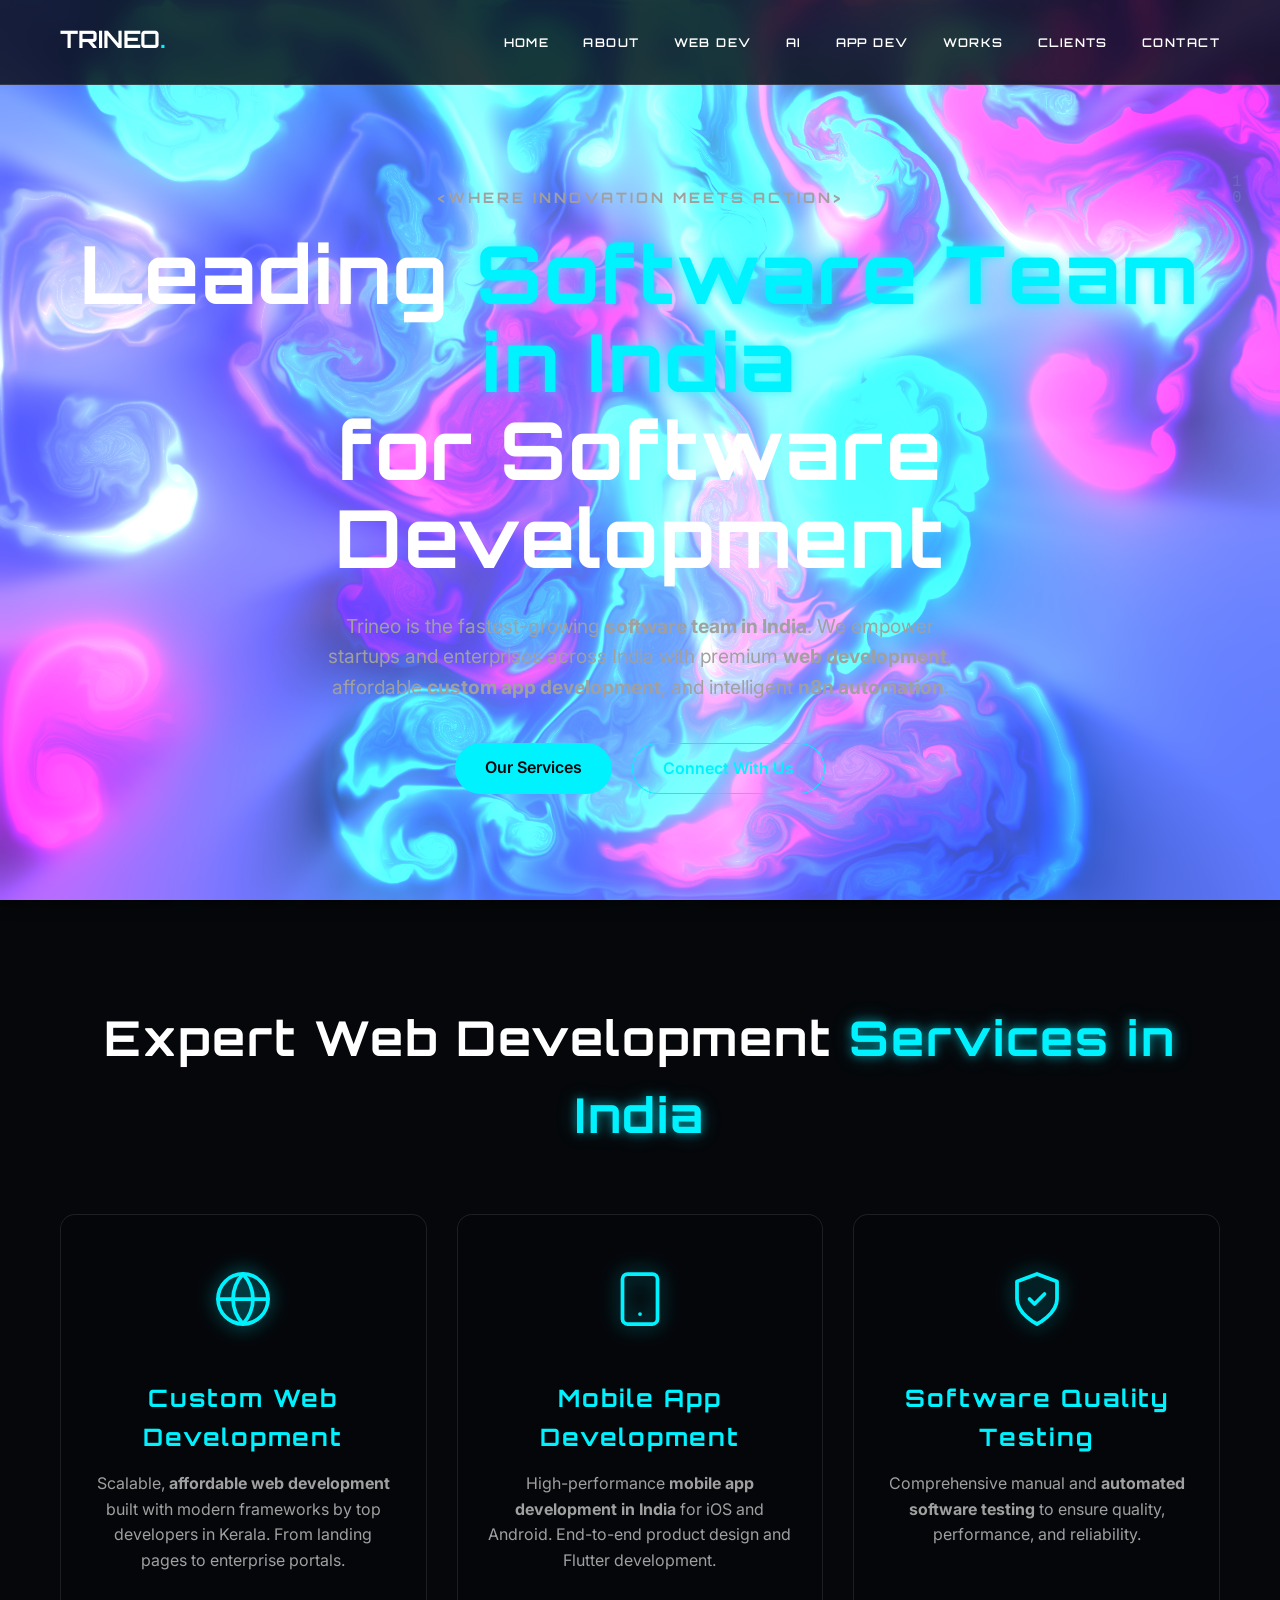
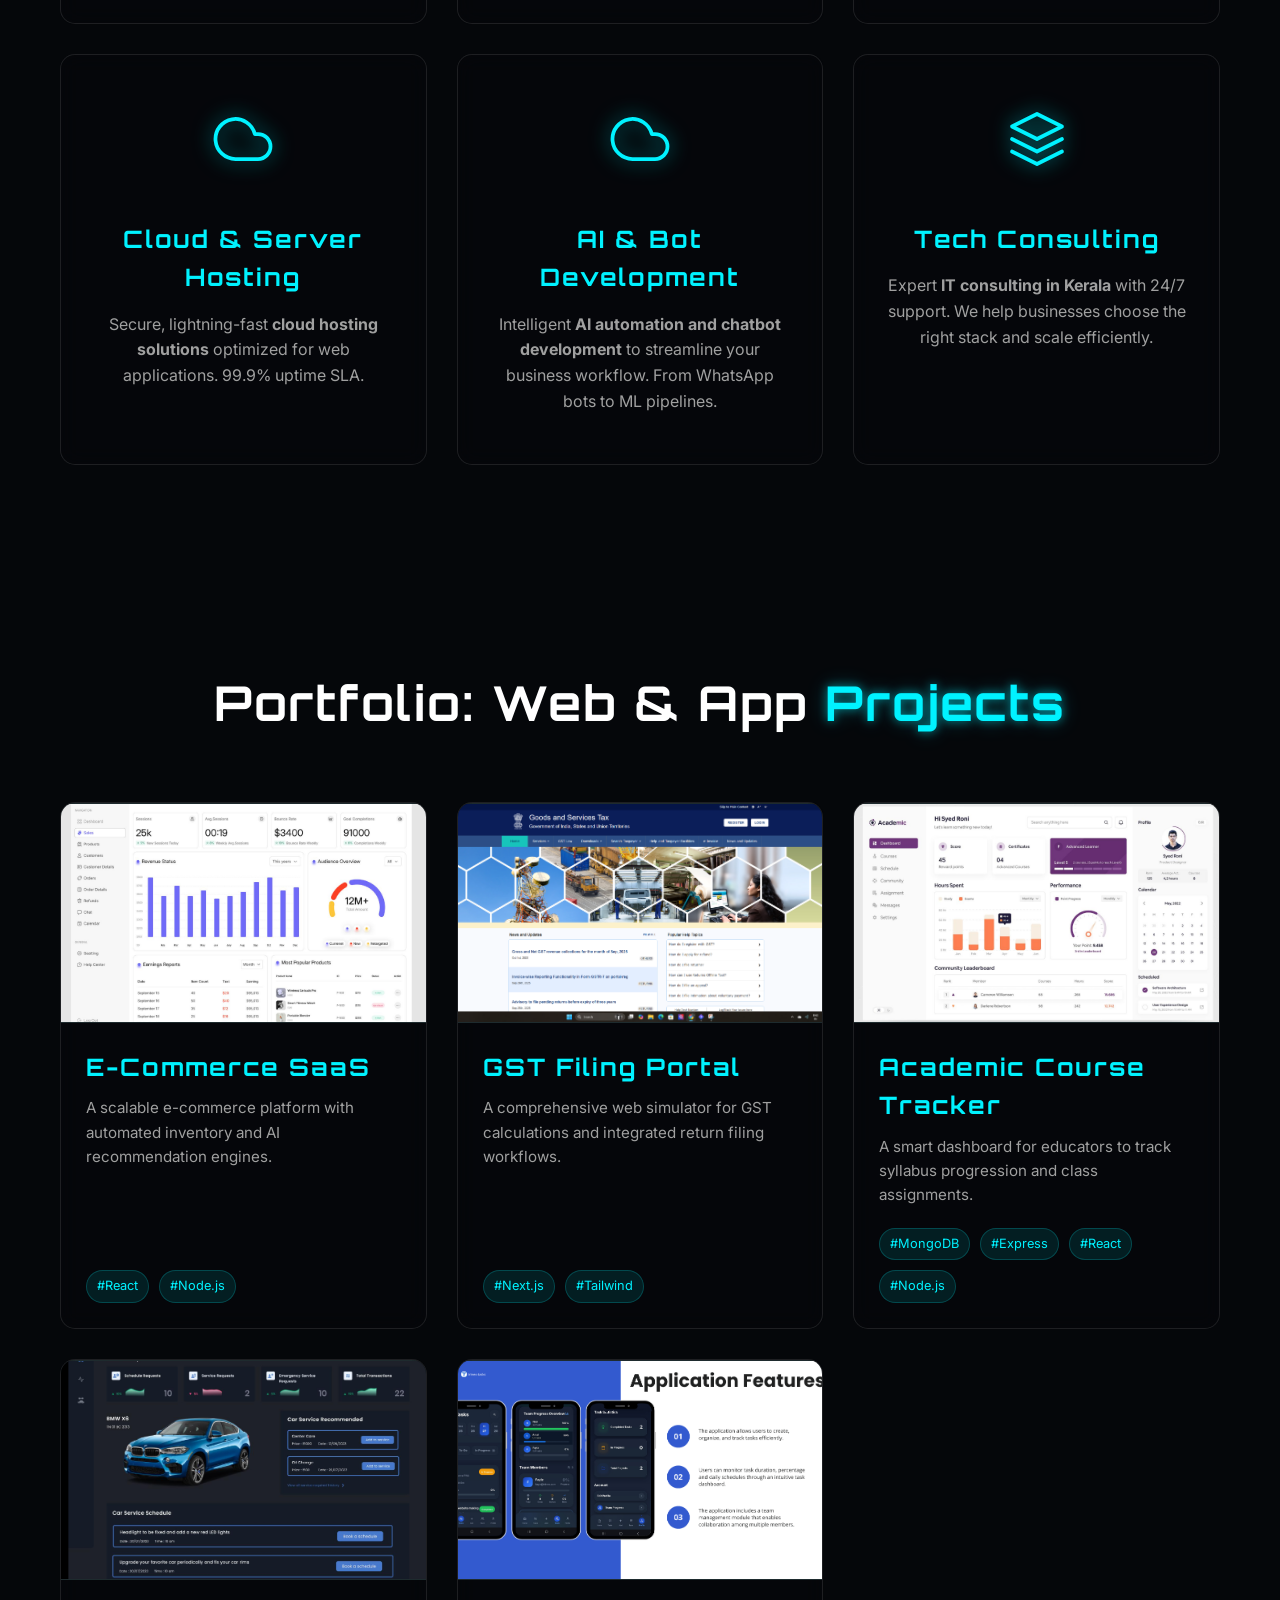
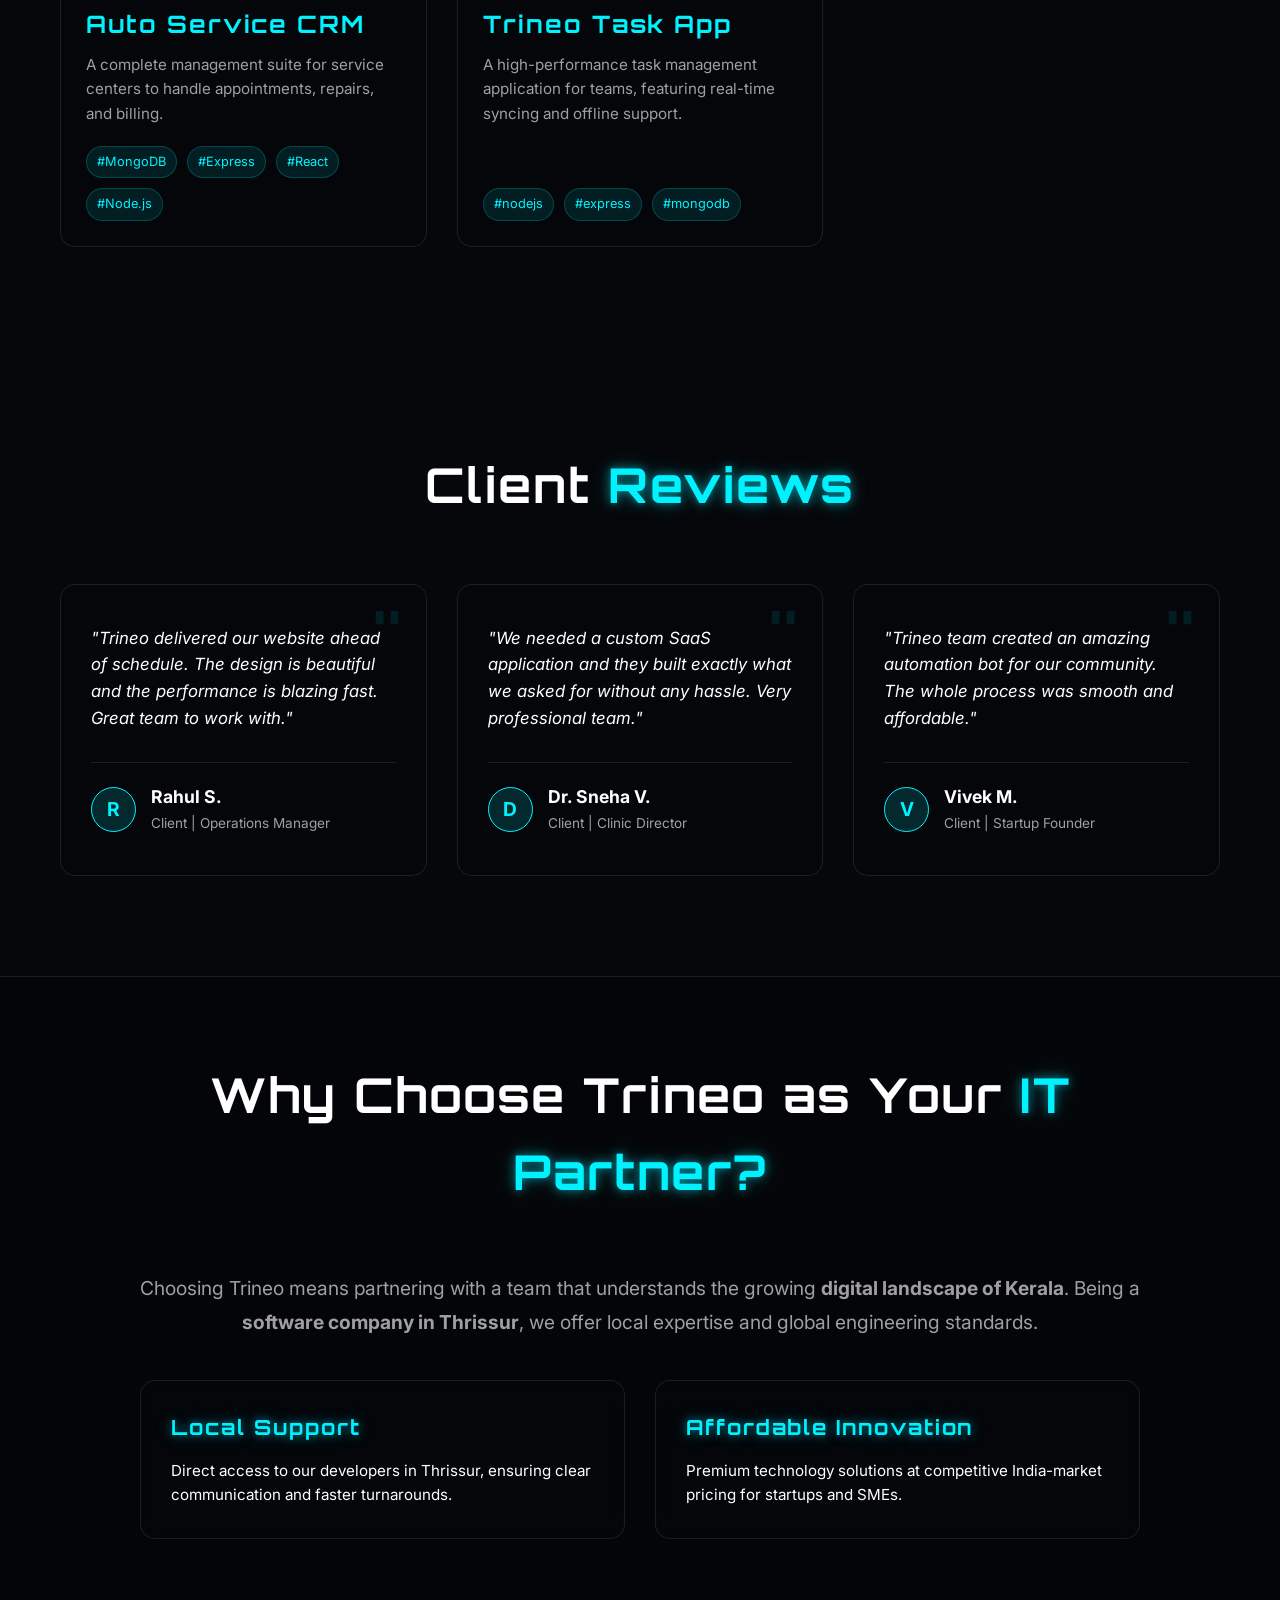
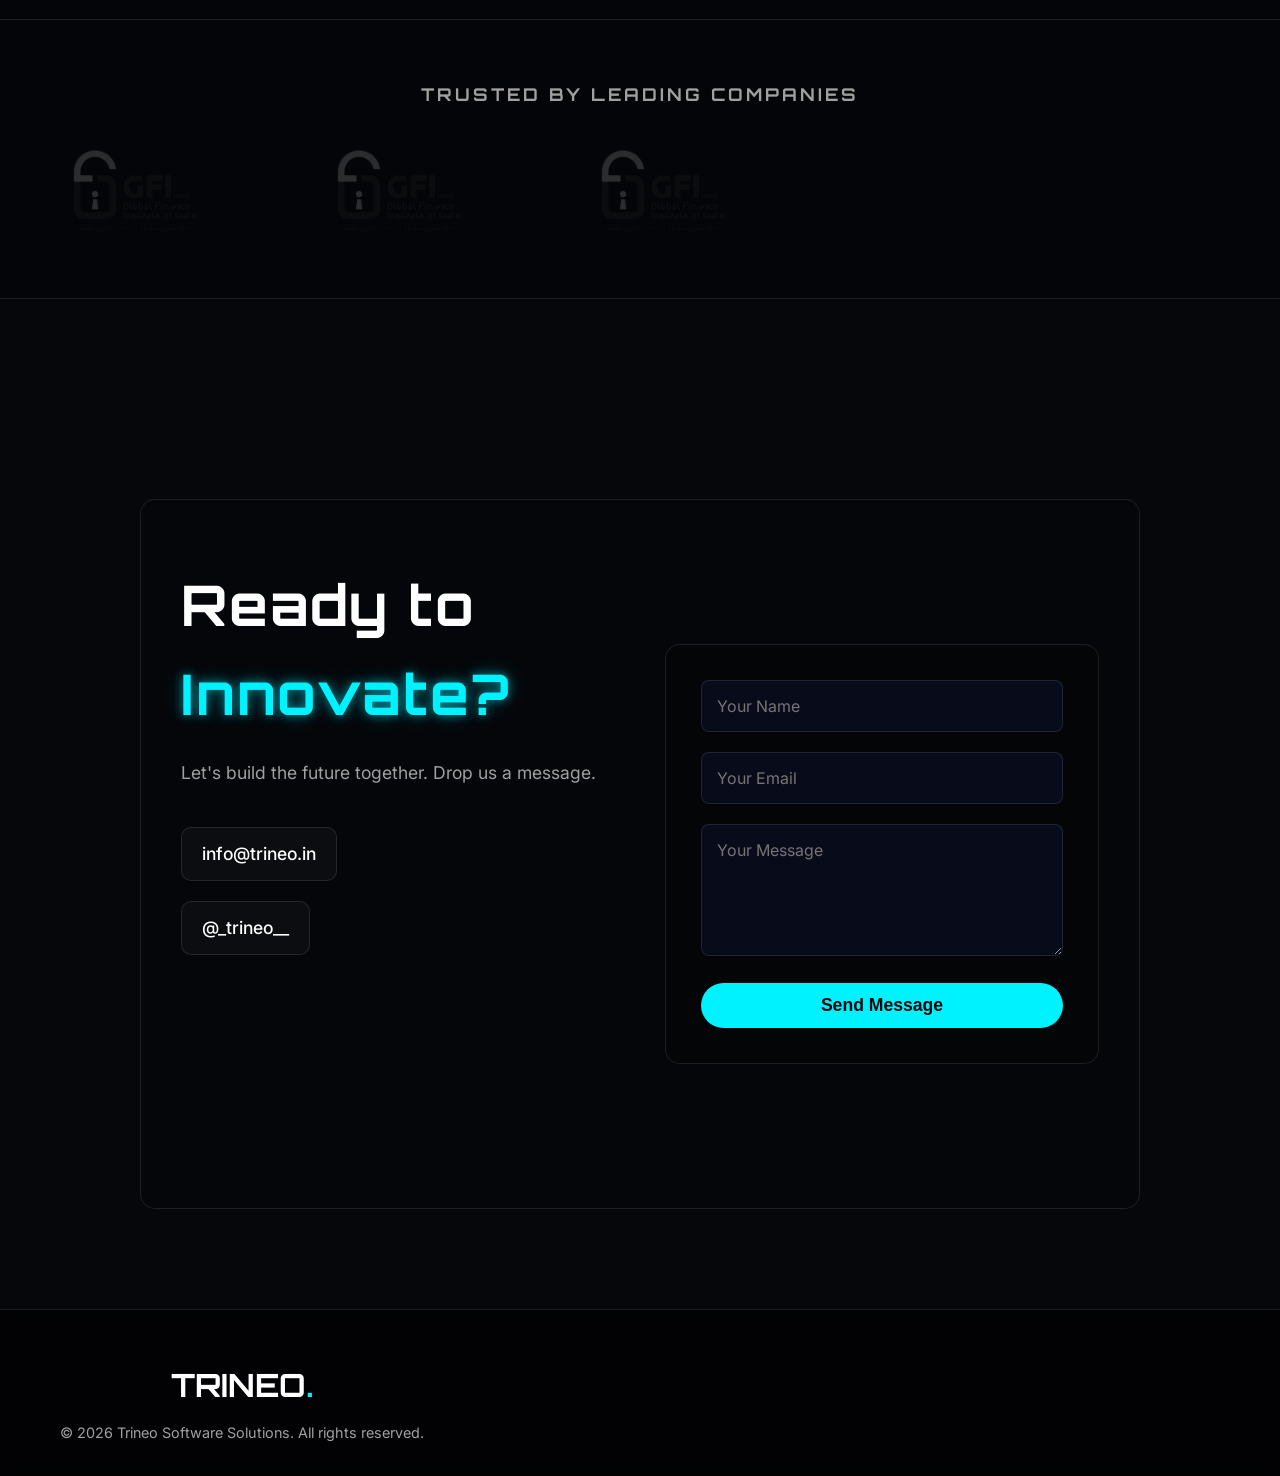
==== commit db36cbc4: "Fix co-founder images, update founder names for SEO, and fix project card alignment" ====
--- a/index.html
+++ b/index.html
@@ -20,7 +20,7 @@
     
     <title>Trineo | Top Software & Web Development Company in Kerala</title>
     <meta name="description" content="Trineo is Kerala's fastest-growing software company specializing in premium Web Development, SaaS products, and AI solutions. Affordable tech excellence in Thrissur, India.">
-    <meta name="author" content="Anal (Founder)">
+    <meta name="author" content="Anal Joseph (Founder)">
     <meta name="keywords" content="software company Kerala, web development India, best web developers Thrissur, SaaS development company India, custom AI applications, tech startup Kerala">
     <meta name="robots" content="index, follow, max-snippet:-1, max-image-preview:large, max-video-preview:-1">
     <link rel="canonical" href="https://trineo.in/">
@@ -71,7 +71,7 @@
         "founder": [
           {
             "@type": "Person",
-            "name": "Anal",
+            "name": "Anal Joseph",
             "jobTitle": "Founder & Lead Developer"
           },
           {
--- a/style.css
+++ b/style.css
@@ -374,17 +374,21 @@
 .project-card {
     display: flex;
     flex-direction: column;
+    height: 100%;
     overflow: hidden;
 }
 
-.project-image {
-    height: 180px;
+.project-image, 
+.project-gallery {
+    height: 220px;
     background: rgba(0, 242, 255, 0.05);
     display: flex;
     align-items: center;
     justify-content: center;
     border-bottom: 1px solid var(--glass-border);
+    border-top: 1px solid var(--glass-border);
     overflow: hidden;
+    width: 100%;
 }
 
 .project-image img {
@@ -420,8 +424,11 @@
 }
 
 .project-content {
-    padding: 30px;
+    padding: 25px;
     text-align: left;
+    display: flex;
+    flex-direction: column;
+    flex-grow: 1;
 }
 
 .project-content h3 {
@@ -434,6 +441,7 @@
     color: var(--text-muted);
     font-size: 0.95rem;
     margin-bottom: 20px;
+    flex-grow: 1;
 }
 
 .tech-stack {
